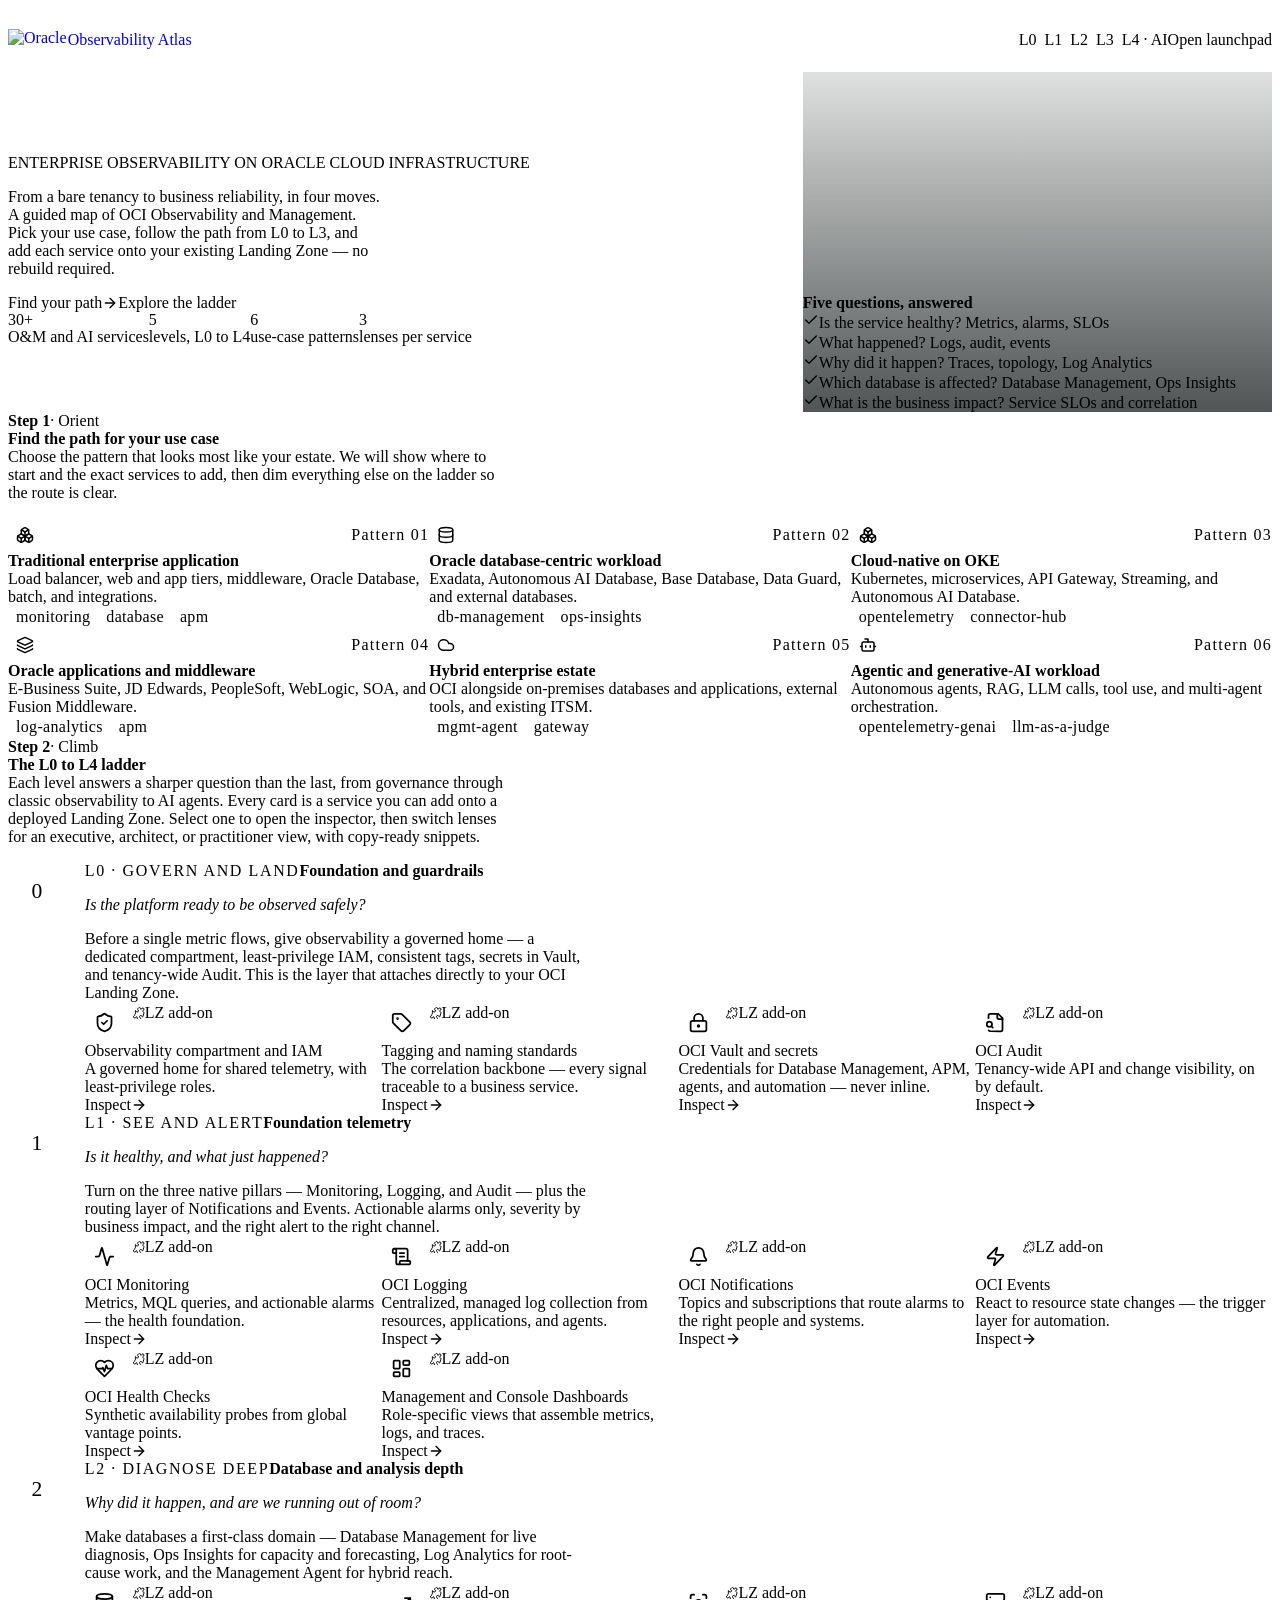
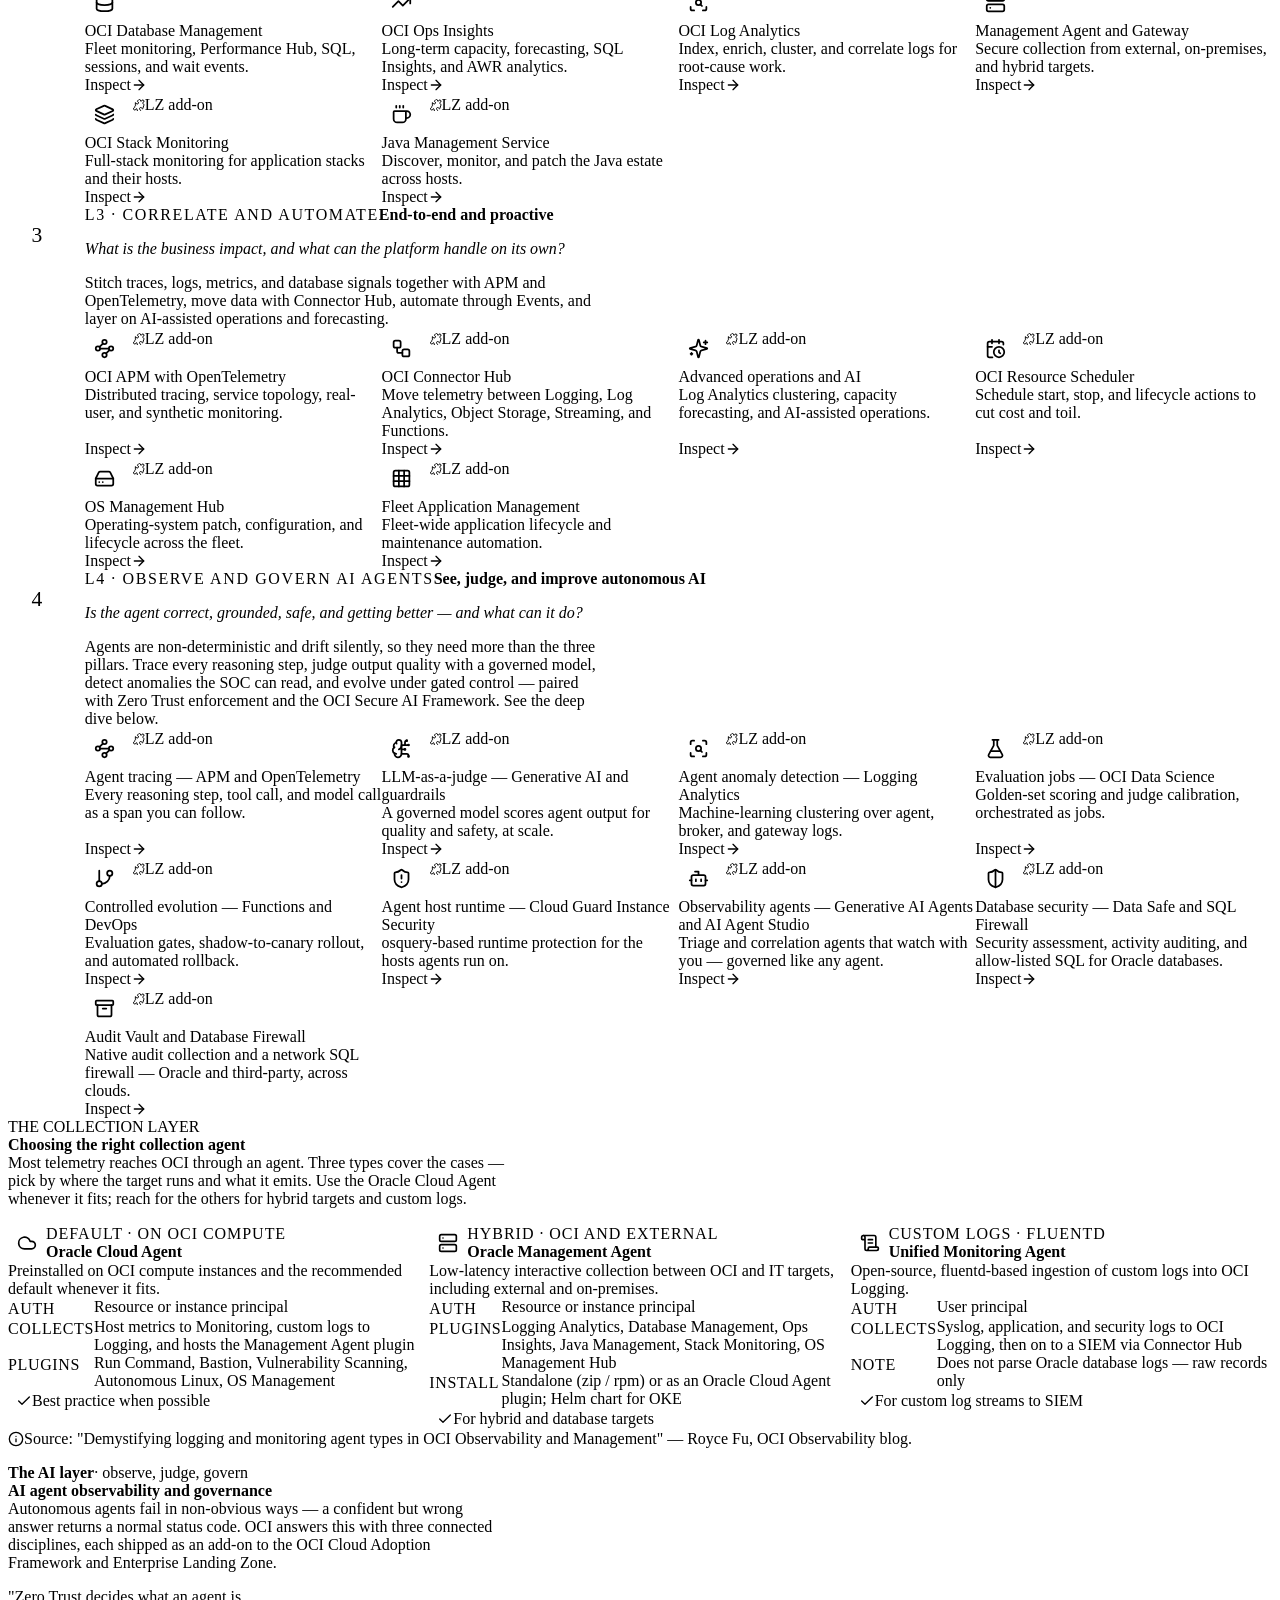
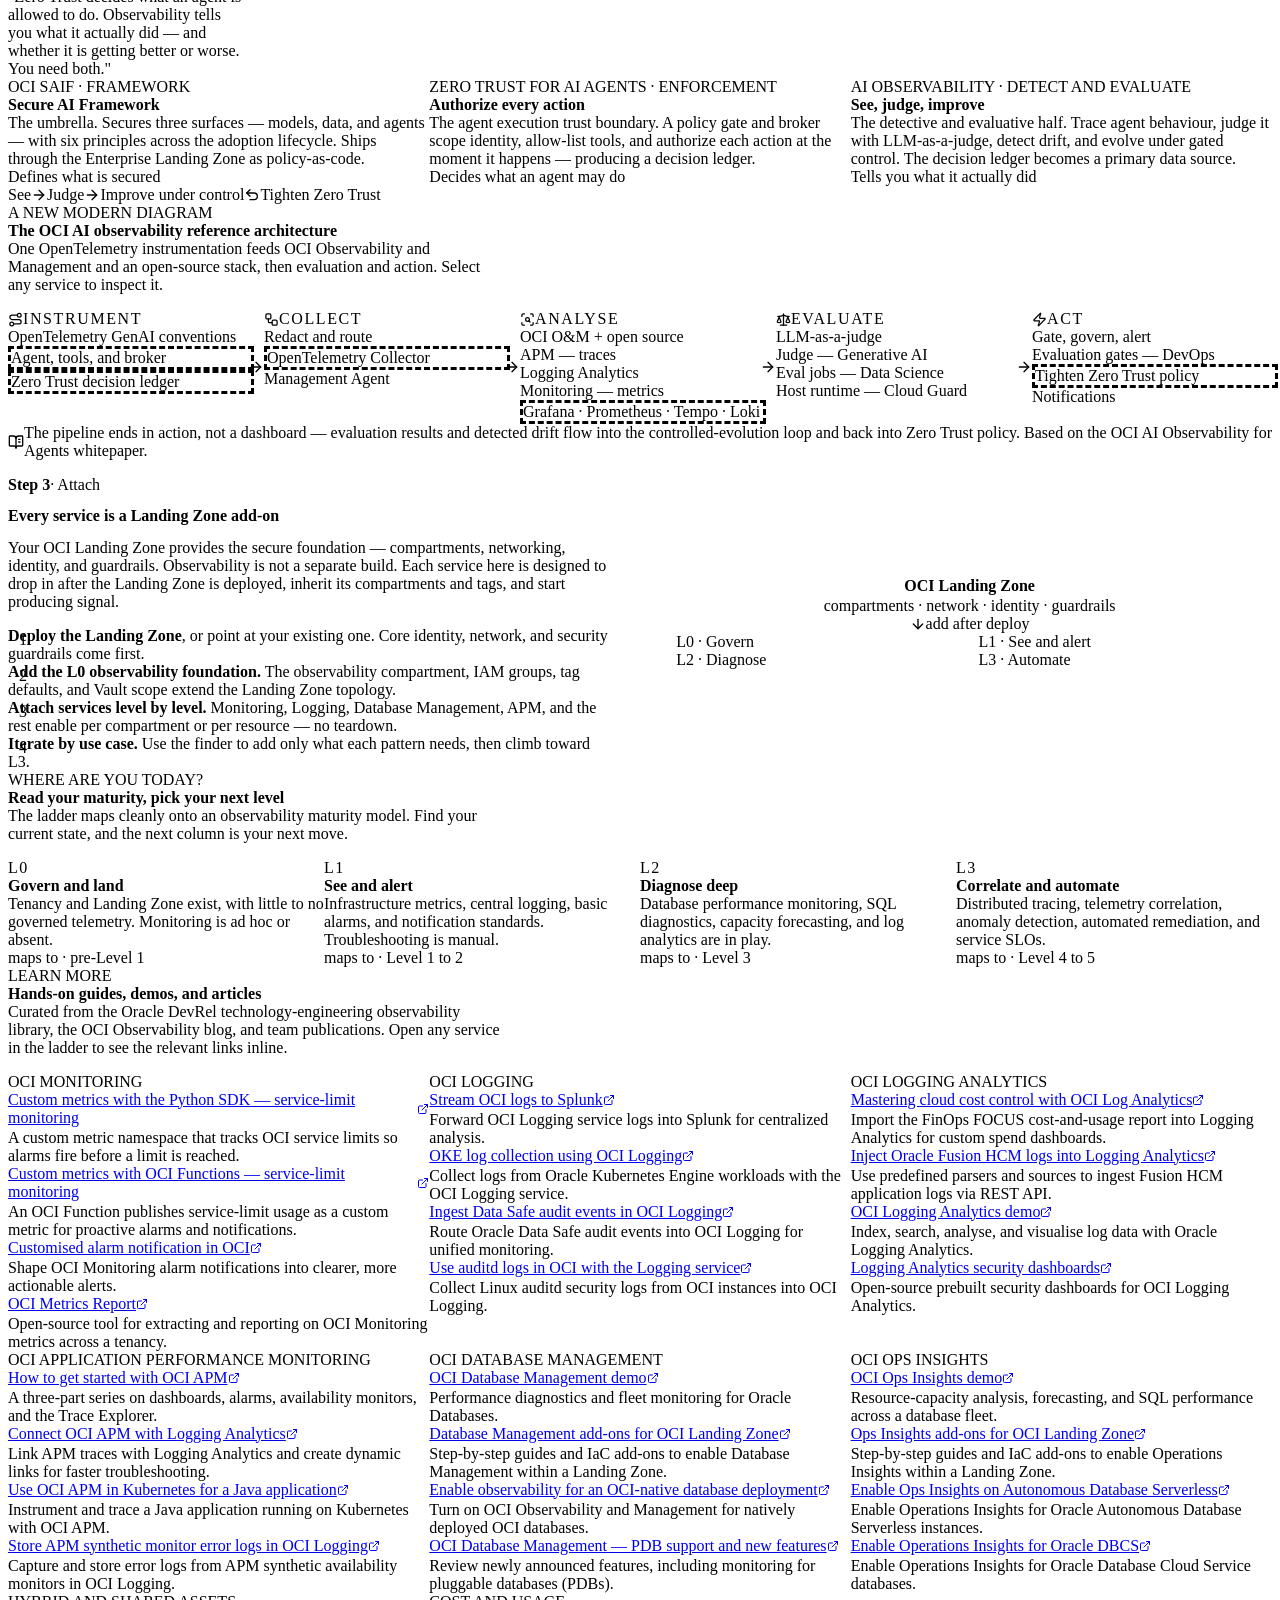
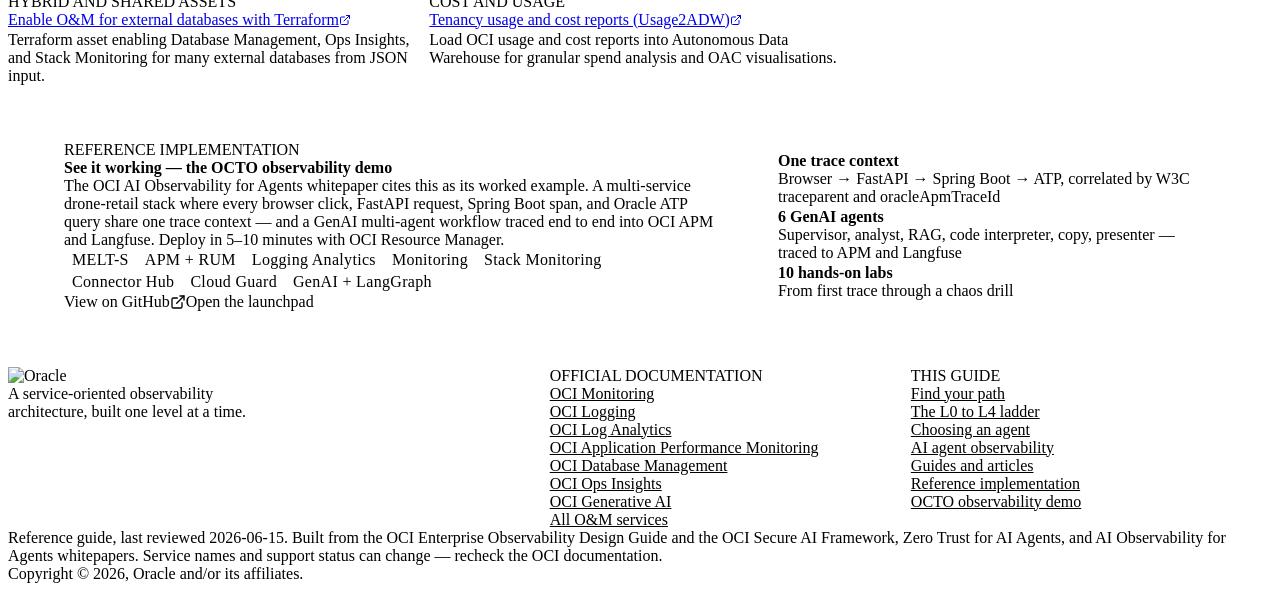
==== index.html @ d5f4e7b4 "feat: expand use-cases, add curated O&M articles to guide and launchpad Sourced from oracle-devrel/t" ====
<!DOCTYPE html>
<html lang="en">
<head>
  <meta charset="UTF-8" />
  <meta name="viewport" content="width=device-width, initial-scale=1.0" />
  <meta name="description" content="OCI Observability Atlas — a guided path from L0 (govern and land) through L4 (observe and govern AI agents). Find the right Oracle Cloud Infrastructure Observability and Management services for your use case, each deployable as an add-on to your OCI Landing Zone." />
  <meta name="theme-color" content="#FBF9F8" />
  <title>OCI Observability Atlas — a guided path from L0 to L4</title>

  <link rel="icon" type="image/svg+xml" href="data:image/svg+xml,%3Csvg xmlns='http://www.w3.org/2000/svg' viewBox='0 0 64 64'%3E%3Crect width='64' height='64' rx='14' fill='%23FBF9F8'/%3E%3Ccircle cx='32' cy='32' r='19' fill='none' stroke='%2304536F' stroke-width='3'/%3E%3Ccircle cx='32' cy='32' r='7' fill='%23C74634'/%3E%3C/svg%3E" />

  <link rel="preconnect" href="https://fonts.googleapis.com" />
  <link rel="preconnect" href="https://fonts.gstatic.com" crossorigin />

  <!-- Oracle Redwood Design System tokens (vendored) -->
  <link rel="stylesheet" href="assets/redwood/styles.css" />
  <!-- Page styles built on Redwood tokens -->
  <link rel="stylesheet" href="assets/guide.css" />
</head>
<body>
  <img class="texture-corner" src="assets/redwood/brand-texture-corner.svg" alt="" aria-hidden="true" />
  <div class="scrollbar" id="scrollbar" aria-hidden="true"></div>

  <!-- ============ NAV ============ -->
  <header class="topnav">
    <div class="wrap topnav__row">
      <a class="brand" href="#top" aria-label="OCI Observability Atlas — home">
        <img class="brand__logo" src="assets/redwood/oracle-logo-red.svg" alt="Oracle" />
        <span class="brand__div" aria-hidden="true"></span>
        <span class="brand__name">Observability Atlas</span>
      </a>
      <span class="topnav__spacer"></span>
      <nav class="levelnav" aria-label="Levels">
        <a href="#lvl-L0" data-lv="L0"><span class="dot" style="--lv:var(--l0)"></span>L0</a>
        <a href="#lvl-L1" data-lv="L1"><span class="dot" style="--lv:var(--l1)"></span>L1</a>
        <a href="#lvl-L2" data-lv="L2"><span class="dot" style="--lv:var(--l2)"></span>L2</a>
        <a href="#lvl-L3" data-lv="L3"><span class="dot" style="--lv:var(--l3)"></span>L3</a>
        <a href="#lvl-L4" data-lv="L4"><span class="dot" style="--lv:var(--l4)"></span>L4 · AI</a>
      </nav>
      <a class="btn btn--primary" href="launchpad.html">Open launchpad</a>
    </div>
  </header>

  <main id="top">
    <!-- ============ HERO ============ -->
    <section class="hero">
      <div class="wrap hero__grid">
        <div class="reveal">
          <p class="eyebrow">Enterprise observability on Oracle Cloud Infrastructure</p>
          <h1>From a bare tenancy to <span class="accent">business reliability</span>, in four moves.</h1>
          <p class="hero__lede">A guided map of OCI Observability and Management. Pick your use case, follow the path from L0 to L3, and add each service onto your existing Landing Zone — no rebuild required.</p>
          <div class="hero__actions">
            <a class="btn btn--primary" href="#finder">Find your path <svg class="lucide" viewBox="0 0 24 24" fill="none" stroke="currentColor" stroke-width="2" stroke-linecap="round" stroke-linejoin="round" aria-hidden="true"><path d="M5 12h14"/><path d="m12 5 7 7-7 7"/></svg></a>
            <a class="btn btn--secondary" href="#ladder">Explore the ladder</a>
          </div>
          <div class="hero__meta">
            <div class="hero__stat"><span class="n">30+</span><span class="l">O&amp;M and AI services</span></div>
            <div class="hero__stat"><span class="n">5</span><span class="l">levels, L0 to L4</span></div>
            <div class="hero__stat"><span class="n">6</span><span class="l">use-case patterns</span></div>
            <div class="hero__stat"><span class="n">3</span><span class="l">lenses per service</span></div>
          </div>
        </div>
        <aside class="hero__panel reveal" aria-label="Questions observability answers">
          <div class="hero__panel-bg" style="background-image:url('assets/redwood/brand-mosaic-stone.jpg')"></div>
          <div class="hero__panel-scrim"></div>
          <div class="hero__panel-body">
            <h2>Five questions, answered</h2>
            <ul class="hero__qs">
              <li><svg class="lucide" viewBox="0 0 24 24" fill="none" stroke="currentColor" stroke-width="2" stroke-linecap="round" stroke-linejoin="round" aria-hidden="true"><path d="M20 6 9 17l-5-5"/></svg><span><b>Is the service healthy?</b> Metrics, alarms, SLOs</span></li>
              <li><svg class="lucide" viewBox="0 0 24 24" fill="none" stroke="currentColor" stroke-width="2" stroke-linecap="round" stroke-linejoin="round" aria-hidden="true"><path d="M20 6 9 17l-5-5"/></svg><span><b>What happened?</b> Logs, audit, events</span></li>
              <li><svg class="lucide" viewBox="0 0 24 24" fill="none" stroke="currentColor" stroke-width="2" stroke-linecap="round" stroke-linejoin="round" aria-hidden="true"><path d="M20 6 9 17l-5-5"/></svg><span><b>Why did it happen?</b> Traces, topology, Log Analytics</span></li>
              <li><svg class="lucide" viewBox="0 0 24 24" fill="none" stroke="currentColor" stroke-width="2" stroke-linecap="round" stroke-linejoin="round" aria-hidden="true"><path d="M20 6 9 17l-5-5"/></svg><span><b>Which database is affected?</b> Database Management, Ops Insights</span></li>
              <li><svg class="lucide" viewBox="0 0 24 24" fill="none" stroke="currentColor" stroke-width="2" stroke-linecap="round" stroke-linejoin="round" aria-hidden="true"><path d="M20 6 9 17l-5-5"/></svg><span><b>What is the business impact?</b> Service SLOs and correlation</span></li>
            </ul>
          </div>
        </aside>
      </div>
    </section>

    <!-- ============ FINDER ============ -->
    <section class="section section--sunken" id="finder">
      <div class="wrap">
        <div class="section__head reveal">
          <span class="steptag"><b>Step 1</b> · Orient</span>
          <h2>Find the path for your use case</h2>
          <p>Choose the pattern that looks most like your estate. We will show where to start and the exact services to add, then dim everything else on the ladder so the route is clear.</p>
        </div>

        <div class="finder reveal">
          <button class="uc" type="button" data-uc="trad" aria-pressed="false">
            <div class="uc__top"><span class="uc__ic"></span><span class="uc__k">Pattern 01</span></div>
            <h3>Traditional enterprise application</h3>
            <p>Load balancer, web and app tiers, middleware, Oracle Database, batch, and integrations.</p>
            <div class="uc__tags"><span class="tag">monitoring</span><span class="tag">database</span><span class="tag">apm</span></div>
          </button>
          <button class="uc" type="button" data-uc="dbc" aria-pressed="false">
            <div class="uc__top"><span class="uc__ic"></span><span class="uc__k">Pattern 02</span></div>
            <h3>Oracle database-centric workload</h3>
            <p>Exadata, Autonomous AI Database, Base Database, Data Guard, and external databases.</p>
            <div class="uc__tags"><span class="tag">db-management</span><span class="tag">ops-insights</span></div>
          </button>
          <button class="uc" type="button" data-uc="oke" aria-pressed="false">
            <div class="uc__top"><span class="uc__ic"></span><span class="uc__k">Pattern 03</span></div>
            <h3>Cloud-native on OKE</h3>
            <p>Kubernetes, microservices, API Gateway, Streaming, and Autonomous AI Database.</p>
            <div class="uc__tags"><span class="tag">opentelemetry</span><span class="tag">connector-hub</span></div>
          </button>
          <button class="uc" type="button" data-uc="apps" aria-pressed="false">
            <div class="uc__top"><span class="uc__ic"></span><span class="uc__k">Pattern 04</span></div>
            <h3>Oracle applications and middleware</h3>
            <p>E-Business Suite, JD Edwards, PeopleSoft, WebLogic, SOA, and Fusion Middleware.</p>
            <div class="uc__tags"><span class="tag">log-analytics</span><span class="tag">apm</span></div>
          </button>
          <button class="uc" type="button" data-uc="hybrid" aria-pressed="false">
            <div class="uc__top"><span class="uc__ic"></span><span class="uc__k">Pattern 05</span></div>
            <h3>Hybrid enterprise estate</h3>
            <p>OCI alongside on-premises databases and applications, external tools, and existing ITSM.</p>
            <div class="uc__tags"><span class="tag">mgmt-agent</span><span class="tag">gateway</span></div>
          </button>
          <button class="uc" type="button" data-uc="agentic" aria-pressed="false">
            <div class="uc__top"><span class="uc__ic"></span><span class="uc__k">Pattern 06</span></div>
            <h3>Agentic and generative-AI workload</h3>
            <p>Autonomous agents, RAG, LLM calls, tool use, and multi-agent orchestration.</p>
            <div class="uc__tags"><span class="tag">opentelemetry-genai</span><span class="tag">llm-as-a-judge</span></div>
          </button>
        </div>

        <div class="finder__result reveal" id="finderResult" role="region" aria-live="polite">
          <span class="eyebrow">Recommended path</span>
          <h3 id="fr-name">—</h3>
          <p class="finder__detail" id="fr-detail"></p>
          <ul class="finder__outcomes" id="fr-outcomes"></ul>
          <p class="finder__start" id="fr-start"></p>
          <div class="path-label">Add these services, in order</div>
          <div class="path" id="fr-path"></div>
          <p class="finder__foot">
            <button class="linkbtn" id="finderClear" type="button"><svg class="lucide" viewBox="0 0 24 24" fill="none" stroke="currentColor" stroke-width="2" stroke-linecap="round" stroke-linejoin="round" aria-hidden="true"><path d="M3 12a9 9 0 1 0 9-9 9.75 9.75 0 0 0-6.74 2.74L3 8"/><path d="M3 3v5h5"/></svg> Clear and show all</button>
            <span>· select any service to inspect it</span>
          </p>
        </div>
      </div>
    </section>

    <!-- ============ LADDER ============ -->
    <section class="section" id="ladder">
      <div class="wrap">
        <div class="section__head reveal">
          <span class="steptag"><b>Step 2</b> · Climb</span>
          <h2>The L0 to L4 ladder</h2>
          <p>Each level answers a sharper question than the last, from governance through classic observability to AI agents. Every card is a service you can add onto a deployed Landing Zone. Select one to open the inspector, then switch lenses for an executive, architect, or practitioner view, with copy-ready snippets.</p>
        </div>

        <div class="ladder">
          <article class="station reveal" id="lvl-L0" data-level="L0">
            <div class="station__node">0</div>
            <div class="station__head">
              <span class="station__tier">L0 · Govern and land</span>
              <h3>Foundation and guardrails</h3>
            </div>
            <p class="station__q">Is the platform ready to be observed safely?</p>
            <p class="station__body">Before a single metric flows, give observability a governed home — a dedicated compartment, least-privilege IAM, consistent tags, secrets in Vault, and tenancy-wide Audit. This is the layer that attaches directly to your OCI Landing Zone.</p>
            <div class="cards"></div>
          </article>

          <article class="station reveal" id="lvl-L1" data-level="L1">
            <div class="station__node">1</div>
            <div class="station__head">
              <span class="station__tier">L1 · See and alert</span>
              <h3>Foundation telemetry</h3>
            </div>
            <p class="station__q">Is it healthy, and what just happened?</p>
            <p class="station__body">Turn on the three native pillars — Monitoring, Logging, and Audit — plus the routing layer of Notifications and Events. Actionable alarms only, severity by business impact, and the right alert to the right channel.</p>
            <div class="cards"></div>
          </article>

          <article class="station reveal" id="lvl-L2" data-level="L2">
            <div class="station__node">2</div>
            <div class="station__head">
              <span class="station__tier">L2 · Diagnose deep</span>
              <h3>Database and analysis depth</h3>
            </div>
            <p class="station__q">Why did it happen, and are we running out of room?</p>
            <p class="station__body">Make databases a first-class domain — Database Management for live diagnosis, Ops Insights for capacity and forecasting, Log Analytics for root-cause work, and the Management Agent for hybrid reach.</p>
            <div class="cards"></div>
          </article>

          <article class="station reveal" id="lvl-L3" data-level="L3">
            <div class="station__node">3</div>
            <div class="station__head">
              <span class="station__tier">L3 · Correlate and automate</span>
              <h3>End-to-end and proactive</h3>
            </div>
            <p class="station__q">What is the business impact, and what can the platform handle on its own?</p>
            <p class="station__body">Stitch traces, logs, metrics, and database signals together with APM and OpenTelemetry, move data with Connector Hub, automate through Events, and layer on AI-assisted operations and forecasting.</p>
            <div class="cards"></div>
          </article>

          <article class="station reveal" id="lvl-L4" data-level="L4">
            <div class="station__node">4</div>
            <div class="station__head">
              <span class="station__tier">L4 · Observe and govern AI agents</span>
              <h3>See, judge, and improve autonomous AI</h3>
            </div>
            <p class="station__q">Is the agent correct, grounded, safe, and getting better — and what can it do?</p>
            <p class="station__body">Agents are non-deterministic and drift silently, so they need more than the three pillars. Trace every reasoning step, judge output quality with a governed model, detect anomalies the SOC can read, and evolve under gated control — paired with Zero Trust enforcement and the OCI Secure AI Framework. See the deep dive below.</p>
            <div class="cards"></div>
          </article>
        </div>
      </div>
    </section>

    <!-- ============ AGENT COMPARISON ============ -->
    <section class="section" id="agents">
      <div class="wrap">
        <div class="section__head reveal">
          <span class="eyebrow">The collection layer</span>
          <h2>Choosing the right collection agent</h2>
          <p>Most telemetry reaches OCI through an agent. Three types cover the cases — pick by where the target runs and what it emits. Use the Oracle Cloud Agent whenever it fits; reach for the others for hybrid targets and custom logs.</p>
        </div>
        <div class="agents reveal">
          <article class="agentcard" style="--ac:var(--l1);--ac-tint:var(--l1-tint)">
            <div class="agentcard__top">
              <span class="agentcard__ic"><svg class="lucide" viewBox="0 0 24 24" fill="none" stroke="currentColor" stroke-width="2" stroke-linecap="round" stroke-linejoin="round" aria-hidden="true"><path d="M17.5 19H9a7 7 0 1 1 6.71-9h1.79a4.5 4.5 0 1 1 0 9Z"/></svg></span>
              <div><span class="kind">Default · on OCI compute</span><h3>Oracle Cloud Agent</h3></div>
            </div>
            <p class="use">Preinstalled on OCI compute instances and the recommended default whenever it fits.</p>
            <dl>
              <dt>Auth</dt><dd>Resource or instance principal</dd>
              <dt>Collects</dt><dd>Host metrics to Monitoring, custom logs to Logging, and hosts the Management Agent plugin</dd>
              <dt>Plugins</dt><dd>Run Command, Bastion, Vulnerability Scanning, Autonomous Linux, OS Management</dd>
            </dl>
            <span class="best"><svg class="lucide" viewBox="0 0 24 24" fill="none" stroke="currentColor" stroke-width="2.4" stroke-linecap="round" stroke-linejoin="round" aria-hidden="true"><path d="M20 6 9 17l-5-5"/></svg> Best practice when possible</span>
          </article>
          <article class="agentcard" style="--ac:var(--l2);--ac-tint:var(--l2-tint)">
            <div class="agentcard__top">
              <span class="agentcard__ic"><svg class="lucide" viewBox="0 0 24 24" fill="none" stroke="currentColor" stroke-width="2" stroke-linecap="round" stroke-linejoin="round" aria-hidden="true"><rect width="20" height="8" x="2" y="2" rx="2"/><rect width="20" height="8" x="2" y="14" rx="2"/><path d="M6 6h.01"/><path d="M6 18h.01"/></svg></span>
              <div><span class="kind">Hybrid · OCI and external</span><h3>Oracle Management Agent</h3></div>
            </div>
            <p class="use">Low-latency interactive collection between OCI and IT targets, including external and on-premises.</p>
            <dl>
              <dt>Auth</dt><dd>Resource or instance principal</dd>
              <dt>Plugins</dt><dd>Logging Analytics, Database Management, Ops Insights, Java Management, Stack Monitoring, OS Management Hub</dd>
              <dt>Install</dt><dd>Standalone (zip / rpm) or as an Oracle Cloud Agent plugin; Helm chart for OKE</dd>
            </dl>
            <span class="best"><svg class="lucide" viewBox="0 0 24 24" fill="none" stroke="currentColor" stroke-width="2.4" stroke-linecap="round" stroke-linejoin="round" aria-hidden="true"><path d="M20 6 9 17l-5-5"/></svg> For hybrid and database targets</span>
          </article>
          <article class="agentcard" style="--ac:var(--l0);--ac-tint:var(--l0-tint)">
            <div class="agentcard__top">
              <span class="agentcard__ic"><svg class="lucide" viewBox="0 0 24 24" fill="none" stroke="currentColor" stroke-width="2" stroke-linecap="round" stroke-linejoin="round" aria-hidden="true"><path d="M15 12h-5"/><path d="M15 8h-5"/><path d="M19 17V5a2 2 0 0 0-2-2H4"/><path d="M8 21h12a2 2 0 0 0 2-2v-1a1 1 0 0 0-1-1H11a1 1 0 0 0-1 1v1a2 2 0 1 1-4 0V5a2 2 0 1 0-4 0v2a1 1 0 0 0 1 1h3"/></svg></span>
              <div><span class="kind">Custom logs · fluentd</span><h3>Unified Monitoring Agent</h3></div>
            </div>
            <p class="use">Open-source, fluentd-based ingestion of custom logs into OCI Logging.</p>
            <dl>
              <dt>Auth</dt><dd>User principal</dd>
              <dt>Collects</dt><dd>Syslog, application, and security logs to OCI Logging, then on to a SIEM via Connector Hub</dd>
              <dt>Note</dt><dd>Does not parse Oracle database logs — raw records only</dd>
            </dl>
            <span class="best"><svg class="lucide" viewBox="0 0 24 24" fill="none" stroke="currentColor" stroke-width="2.4" stroke-linecap="round" stroke-linejoin="round" aria-hidden="true"><path d="M20 6 9 17l-5-5"/></svg> For custom log streams to SIEM</span>
          </article>
        </div>
        <p class="aicap reveal"><svg class="lucide" viewBox="0 0 24 24" fill="none" stroke="currentColor" stroke-width="2" stroke-linecap="round" stroke-linejoin="round" aria-hidden="true"><circle cx="12" cy="12" r="10"/><path d="M12 16v-4"/><path d="M12 8h.01"/></svg> Source: "Demystifying logging and monitoring agent types in OCI Observability and Management" — Royce Fu, OCI Observability blog.</p>
      </div>
    </section>

    <!-- ============ AI LAYER (deep dive) ============ -->
    <section class="section section--sunken" id="ai">
      <div class="wrap">
        <div class="section__head reveal">
          <span class="steptag"><b>The AI layer</b> · observe, judge, govern</span>
          <h2>AI agent observability and governance</h2>
          <p>Autonomous agents fail in non-obvious ways — a confident but wrong answer returns a normal status code. OCI answers this with three connected disciplines, each shipped as an add-on to the OCI Cloud Adoption Framework and Enterprise Landing Zone.</p>
        </div>

        <div class="reveal">
          <p class="triad__quote">"Zero Trust decides what an agent is allowed to do. Observability tells you what it <span class="accent">actually did</span> — and whether it is getting better or worse. You need both."</p>
          <div class="triad">
            <article class="triadcard" style="--tc:var(--blue-deep)">
              <span class="role">OCI SAIF · framework</span>
              <h3>Secure AI Framework</h3>
              <p>The umbrella. Secures three surfaces — models, data, and agents — with six principles across the adoption lifecycle. Ships through the Enterprise Landing Zone as policy-as-code.</p>
              <span class="verb">Defines what is secured</span>
            </article>
            <article class="triadcard" style="--tc:var(--red-redwood)">
              <span class="role">Zero Trust for AI agents · enforcement</span>
              <h3>Authorize every action</h3>
              <p>The agent execution trust boundary. A policy gate and broker scope identity, allow-list tools, and authorize each action at the moment it happens — producing a decision ledger.</p>
              <span class="verb">Decides what an agent may do</span>
            </article>
            <article class="triadcard" style="--tc:var(--plum-core)">
              <span class="role">AI observability · detect and evaluate</span>
              <h3>See, judge, improve</h3>
              <p>The detective and evaluative half. Trace agent behaviour, judge it with LLM-as-a-judge, detect drift, and evolve under gated control. The decision ledger becomes a primary data source.</p>
              <span class="verb">Tells you what it actually did</span>
            </article>
          </div>
          <div class="loop" aria-label="The agent observability loop">
            <span class="loopchip">See</span>
            <span class="arrow"><svg class="lucide" viewBox="0 0 24 24" fill="none" stroke="currentColor" stroke-width="2" stroke-linecap="round" stroke-linejoin="round" aria-hidden="true"><path d="M5 12h14"/><path d="m12 5 7 7-7 7"/></svg></span>
            <span class="loopchip">Judge</span>
            <span class="arrow"><svg class="lucide" viewBox="0 0 24 24" fill="none" stroke="currentColor" stroke-width="2" stroke-linecap="round" stroke-linejoin="round" aria-hidden="true"><path d="M5 12h14"/><path d="m12 5 7 7-7 7"/></svg></span>
            <span class="loopchip">Improve under control</span>
            <span class="arrow"><svg class="lucide" viewBox="0 0 24 24" fill="none" stroke="currentColor" stroke-width="2" stroke-linecap="round" stroke-linejoin="round" aria-hidden="true"><path d="M9 14 4 9l5-5"/><path d="M4 9h11a5 5 0 0 1 5 5v0a5 5 0 0 1-5 5H9"/></svg></span>
            <span class="loopchip">Tighten Zero Trust</span>
          </div>
        </div>

        <div class="section__head reveal" style="margin-top:var(--space-8)">
          <span class="eyebrow">A new modern diagram</span>
          <h2 style="font-size:var(--text-2xl)">The OCI AI observability reference architecture</h2>
          <p>One OpenTelemetry instrumentation feeds OCI Observability and Management and an open-source stack, then evaluation and action. Select any service to inspect it.</p>
        </div>

        <div class="aiflow reveal" role="group" aria-label="AI observability pipeline">
          <div class="aistage" style="--stagec:var(--l0)">
            <div class="aistage__h"><svg class="lucide" viewBox="0 0 24 24" fill="none" stroke="currentColor" stroke-width="2" stroke-linecap="round" stroke-linejoin="round" aria-hidden="true"><circle cx="6" cy="19" r="3"/><path d="M9 19h8.5a3.5 3.5 0 0 0 0-7h-11a3.5 3.5 0 0 1 0-7H15"/><circle cx="18" cy="5" r="3"/></svg> Instrument</div>
            <p class="aistage__sub">OpenTelemetry GenAI conventions</p>
            <span class="dchip dchip--static">Agent, tools, and broker</span>
            <span class="dchip dchip--static">Zero Trust decision ledger</span>
          </div>
          <span class="aiarrow"><svg class="lucide" viewBox="0 0 24 24" fill="none" stroke="currentColor" stroke-width="2" stroke-linecap="round" stroke-linejoin="round" aria-hidden="true"><path d="M5 12h14"/><path d="m12 5 7 7-7 7"/></svg></span>

          <div class="aistage" style="--stagec:var(--l1)">
            <div class="aistage__h"><svg class="lucide" viewBox="0 0 24 24" fill="none" stroke="currentColor" stroke-width="2" stroke-linecap="round" stroke-linejoin="round" aria-hidden="true"><rect width="8" height="8" x="3" y="3" rx="2"/><path d="M7 11v4a2 2 0 0 0 2 2h4"/><rect width="8" height="8" x="13" y="13" rx="2"/></svg> Collect</div>
            <p class="aistage__sub">Redact and route</p>
            <span class="dchip dchip--static">OpenTelemetry Collector</span>
            <button class="dchip" type="button" data-comp="agent">Management Agent</button>
          </div>
          <span class="aiarrow"><svg class="lucide" viewBox="0 0 24 24" fill="none" stroke="currentColor" stroke-width="2" stroke-linecap="round" stroke-linejoin="round" aria-hidden="true"><path d="M5 12h14"/><path d="m12 5 7 7-7 7"/></svg></span>

          <div class="aistage" style="--stagec:var(--l2)">
            <div class="aistage__h"><svg class="lucide" viewBox="0 0 24 24" fill="none" stroke="currentColor" stroke-width="2" stroke-linecap="round" stroke-linejoin="round" aria-hidden="true"><path d="M3 7V5a2 2 0 0 1 2-2h2"/><path d="M17 3h2a2 2 0 0 1 2 2v2"/><path d="M21 17v2a2 2 0 0 1-2 2h-2"/><path d="M7 21H5a2 2 0 0 1-2-2v-2"/><circle cx="12" cy="12" r="3"/><path d="m16 16-1.9-1.9"/></svg> Analyse</div>
            <p class="aistage__sub">OCI O&amp;M + open source</p>
            <button class="dchip" type="button" data-comp="ai_apm">APM — traces</button>
            <button class="dchip" type="button" data-comp="ai_logan">Logging Analytics</button>
            <button class="dchip" type="button" data-comp="metric">Monitoring — metrics</button>
            <span class="dchip dchip--static">Grafana · Prometheus · Tempo · Loki</span>
          </div>
          <span class="aiarrow"><svg class="lucide" viewBox="0 0 24 24" fill="none" stroke="currentColor" stroke-width="2" stroke-linecap="round" stroke-linejoin="round" aria-hidden="true"><path d="M5 12h14"/><path d="m12 5 7 7-7 7"/></svg></span>

          <div class="aistage" style="--stagec:var(--l4)">
            <div class="aistage__h"><svg class="lucide" viewBox="0 0 24 24" fill="none" stroke="currentColor" stroke-width="2" stroke-linecap="round" stroke-linejoin="round" aria-hidden="true"><path d="m16 16 3-8 3 8c-.87.65-1.92 1-3 1s-2.13-.35-3-1Z"/><path d="m2 16 3-8 3 8c-.87.65-1.92 1-3 1s-2.13-.35-3-1Z"/><path d="M7 21h10"/><path d="M12 3v18"/><path d="M3 7h2c2 0 5-1 7-2 2 1 5 2 7 2h2"/></svg> Evaluate</div>
            <p class="aistage__sub">LLM-as-a-judge</p>
            <button class="dchip" type="button" data-comp="ai_genai">Judge — Generative AI</button>
            <button class="dchip" type="button" data-comp="ai_eval">Eval jobs — Data Science</button>
            <button class="dchip" type="button" data-comp="ai_cgis">Host runtime — Cloud Guard</button>
          </div>
          <span class="aiarrow"><svg class="lucide" viewBox="0 0 24 24" fill="none" stroke="currentColor" stroke-width="2" stroke-linecap="round" stroke-linejoin="round" aria-hidden="true"><path d="M5 12h14"/><path d="m12 5 7 7-7 7"/></svg></span>

          <div class="aistage" style="--stagec:var(--l3)">
            <div class="aistage__h"><svg class="lucide" viewBox="0 0 24 24" fill="none" stroke="currentColor" stroke-width="2" stroke-linecap="round" stroke-linejoin="round" aria-hidden="true"><path d="M4 14a1 1 0 0 1-.78-1.63l9.9-10.2a.5.5 0 0 1 .86.46l-1.92 6.02A1 1 0 0 0 13 10h7a1 1 0 0 1 .78 1.63l-9.9 10.2a.5.5 0 0 1-.86-.46l1.92-6.02A1 1 0 0 0 11 14z"/></svg> Act</div>
            <p class="aistage__sub">Gate, govern, alert</p>
            <button class="dchip" type="button" data-comp="ai_loop">Evaluation gates — DevOps</button>
            <span class="dchip dchip--static">Tighten Zero Trust policy</span>
            <button class="dchip" type="button" data-comp="bell">Notifications</button>
          </div>
        </div>
        <p class="aicap reveal"><svg class="lucide" viewBox="0 0 24 24" fill="none" stroke="currentColor" stroke-width="2" stroke-linecap="round" stroke-linejoin="round" aria-hidden="true"><path d="M12 7v14"/><path d="M16 12h2"/><path d="M16 8h2"/><path d="M3 18a1 1 0 0 1-1-1V4a1 1 0 0 1 1-1h5a4 4 0 0 1 4 4 4 4 0 0 1 4-4h5a1 1 0 0 1 1 1v13a1 1 0 0 1-1 1h-6a3 3 0 0 0-3 3 3 3 0 0 0-3-3z"/></svg> The pipeline ends in action, not a dashboard — evaluation results and detected drift flow into the controlled-evolution loop and back into Zero Trust policy. Based on the OCI AI Observability for Agents whitepaper.</p>
      </div>
    </section>

    <!-- ============ LANDING ZONE ============ -->
    <section class="section section--sunken" id="landingzone">
      <div class="wrap lzband">
        <div class="reveal">
          <span class="steptag"><b>Step 3</b> · Attach</span>
          <h2>Every service is a Landing Zone add-on</h2>
          <p style="color:var(--text-muted);margin-top:var(--space-4)">Your OCI Landing Zone provides the secure foundation — compartments, networking, identity, and guardrails. Observability is not a separate build. Each service here is designed to drop in after the Landing Zone is deployed, inherit its compartments and tags, and start producing signal.</p>
          <ol class="steps">
            <li><b>Deploy the Landing Zone</b>, or point at your existing one. Core identity, network, and security guardrails come first.</li>
            <li><b>Add the L0 observability foundation.</b> The observability compartment, IAM groups, tag defaults, and Vault scope extend the Landing Zone topology.</li>
            <li><b>Attach services level by level.</b> Monitoring, Logging, Database Management, APM, and the rest enable per compartment or per resource — no teardown.</li>
            <li><b>Iterate by use case.</b> Use the finder to add only what each pattern needs, then climb toward L3.</li>
          </ol>
        </div>
        <div class="lzcard reveal" aria-hidden="true">
          <div class="lzcore"><b>OCI Landing Zone</b><span>compartments · network · identity · guardrails</span></div>
          <div class="lzplus"><svg class="lucide" viewBox="0 0 24 24" fill="none" stroke="currentColor" stroke-width="2" stroke-linecap="round" stroke-linejoin="round" aria-hidden="true"><path d="M12 5v14"/><path d="m19 12-7 7-7-7"/></svg> add after deploy</div>
          <div class="lzaddons">
            <div class="lzaddon"><span class="dot" style="background:var(--l0)"></span>L0 · Govern</div>
            <div class="lzaddon"><span class="dot" style="background:var(--l1)"></span>L1 · See and alert</div>
            <div class="lzaddon"><span class="dot" style="background:var(--l2)"></span>L2 · Diagnose</div>
            <div class="lzaddon"><span class="dot" style="background:var(--l3)"></span>L3 · Automate</div>
          </div>
        </div>
      </div>
    </section>

    <!-- ============ MATURITY ============ -->
    <section class="section" id="maturity">
      <div class="wrap">
        <div class="section__head reveal">
          <span class="eyebrow">Where are you today?</span>
          <h2>Read your maturity, pick your next level</h2>
          <p>The ladder maps cleanly onto an observability maturity model. Find your current state, and the next column is your next move.</p>
        </div>
        <div class="matgrid reveal">
          <div class="matcard" style="--lvl:var(--l0)">
            <span class="lv">L0</span><h4>Govern and land</h4>
            <p>Tenancy and Landing Zone exist, with little to no governed telemetry. Monitoring is ad hoc or absent.</p>
            <span class="map">maps to · pre-Level 1</span>
          </div>
          <div class="matcard" style="--lvl:var(--l1)">
            <span class="lv">L1</span><h4>See and alert</h4>
            <p>Infrastructure metrics, central logging, basic alarms, and notification standards. Troubleshooting is manual.</p>
            <span class="map">maps to · Level 1 to 2</span>
          </div>
          <div class="matcard" style="--lvl:var(--l2)">
            <span class="lv">L2</span><h4>Diagnose deep</h4>
            <p>Database performance monitoring, SQL diagnostics, capacity forecasting, and log analytics are in play.</p>
            <span class="map">maps to · Level 3</span>
          </div>
          <div class="matcard" style="--lvl:var(--l3)">
            <span class="lv">L3</span><h4>Correlate and automate</h4>
            <p>Distributed tracing, telemetry correlation, anomaly detection, automated remediation, and service SLOs.</p>
            <span class="map">maps to · Level 4 to 5</span>
          </div>
        </div>
      </div>
    </section>
    <!-- ============ RESOURCES ============ -->
    <section class="section section--sunken" id="resources">
      <div class="wrap">
        <div class="section__head reveal">
          <span class="eyebrow">Learn more</span>
          <h2>Hands-on guides, demos, and articles</h2>
          <p>Curated from the Oracle DevRel technology-engineering observability library, the OCI Observability blog, and team publications. Open any service in the ladder to see the relevant links inline.</p>
        </div>
        <div class="reslist reveal" id="resList"></div>
      </div>
    </section>

    <!-- ============ REFERENCE IMPLEMENTATION ============ -->
    <section class="section" id="reference">
      <div class="wrap">
        <div class="refimpl reveal">
          <div class="refimpl__bg" style="background-image:url('assets/redwood/brand-mosaic-stone.jpg')"></div>
          <div class="refimpl__in">
            <div>
              <span class="eyebrow">Reference implementation</span>
              <h2>See it working — the OCTO observability demo</h2>
              <p>The OCI AI Observability for Agents whitepaper cites this as its worked example. A multi-service drone-retail stack where every browser click, FastAPI request, Spring Boot span, and Oracle ATP query share one trace context — and a GenAI multi-agent workflow traced end to end into OCI APM and Langfuse. Deploy in 5–10 minutes with OCI Resource Manager.</p>
              <div class="refimpl__tags">
                <span class="tag">MELT-S</span><span class="tag">APM + RUM</span><span class="tag">Logging Analytics</span><span class="tag">Monitoring</span><span class="tag">Stack Monitoring</span><span class="tag">Connector Hub</span><span class="tag">Cloud Guard</span><span class="tag">GenAI + LangGraph</span>
              </div>
              <div class="refimpl__actions">
                <a class="btn btn--primary" href="https://github.com/adibirzu/octo-observability-demo" target="_blank" rel="noopener">View on GitHub <svg class="lucide" viewBox="0 0 24 24" fill="none" stroke="currentColor" stroke-width="2" stroke-linecap="round" stroke-linejoin="round" aria-hidden="true"><path d="M15 3h6v6"/><path d="M10 14 21 3"/><path d="M18 13v6a2 2 0 0 1-2 2H5a2 2 0 0 1-2-2V8a2 2 0 0 1 2-2h6"/></svg></a>
                <a class="btn btn--ghostlight" href="launchpad.html">Open the launchpad</a>
              </div>
            </div>
            <div class="refimpl__side">
              <div class="refstat"><b>One trace context</b><span>Browser → FastAPI → Spring Boot → ATP, correlated by W3C traceparent and oracleApmTraceId</span></div>
              <div class="refstat"><b>6 GenAI agents</b><span>Supervisor, analyst, RAG, code interpreter, copy, presenter — traced to APM and Langfuse</span></div>
              <div class="refstat"><b>10 hands-on labs</b><span>From first trace through a chaos drill</span></div>
            </div>
          </div>
        </div>
      </div>
    </section>
  </main>

  <!-- ============ FOOTER ============ -->
  <footer class="foot">
    <div class="wrap">
      <div class="foot__grid">
        <div>
          <img class="foot__logo" src="assets/redwood/oracle-logo-white.svg" alt="Oracle" />
          <p class="foot__lede">A service-oriented observability architecture, built one level at a time.</p>
        </div>
        <div>
          <h4>Official documentation</h4>
          <ul>
            <li><a href="https://docs.oracle.com/en-us/iaas/Content/Monitoring/home.htm">OCI Monitoring</a></li>
            <li><a href="https://docs.oracle.com/en-us/iaas/Content/Logging/home.htm">OCI Logging</a></li>
            <li><a href="https://docs.oracle.com/en-us/iaas/log-analytics/home.htm">OCI Log Analytics</a></li>
            <li><a href="https://docs.oracle.com/en-us/iaas/application-performance-monitoring/home.htm">OCI Application Performance Monitoring</a></li>
            <li><a href="https://docs.oracle.com/en-us/iaas/database-management/doc/database-management-oracle-databases.html">OCI Database Management</a></li>
            <li><a href="https://docs.oracle.com/en-us/iaas/operations-insights/doc/operations-insights.html">OCI Ops Insights</a></li>
            <li><a href="https://docs.oracle.com/en-us/iaas/Content/generative-ai/home.htm">OCI Generative AI</a></li>
            <li><a href="https://www.oracle.com/manageability/">All O&amp;M services</a></li>
          </ul>
        </div>
        <div>
          <h4>This guide</h4>
          <ul>
            <li><a href="#finder">Find your path</a></li>
            <li><a href="#ladder">The L0 to L4 ladder</a></li>
            <li><a href="#agents">Choosing an agent</a></li>
            <li><a href="#ai">AI agent observability</a></li>
            <li><a href="#resources">Guides and articles</a></li>
            <li><a href="#reference">Reference implementation</a></li>
            <li><a href="https://github.com/adibirzu/octo-observability-demo">OCTO observability demo</a></li>
          </ul>
        </div>
      </div>
      <div class="foot__legal">
        <span>Reference guide, last reviewed 2026-06-15. Built from the OCI Enterprise Observability Design Guide and the OCI Secure AI Framework, Zero Trust for AI Agents, and AI Observability for Agents whitepapers. Service names and support status can change — recheck the OCI documentation.</span>
        <span>Copyright © 2026, Oracle and/or its affiliates.</span>
      </div>
    </div>
  </footer>

  <!-- ============ SLIDE-OVER INSPECTOR ============ -->
  <div class="scrim" id="scrim" aria-hidden="true"></div>
  <aside class="inspector" id="inspector" role="dialog" aria-modal="true" aria-labelledby="i-name" aria-hidden="true">
    <div class="inspector__bar"></div>
    <div class="inspector__head">
      <span class="inspector__ic" id="i-ic"></span>
      <div class="inspector__title">
        <span class="tier" id="i-tier"></span>
        <h3 id="i-name"></h3>
        <p id="i-tag"></p>
      </div>
      <button class="iclose" id="i-close" type="button" aria-label="Close inspector"><svg class="lucide" viewBox="0 0 24 24" fill="none" stroke="currentColor" stroke-width="2" stroke-linecap="round" stroke-linejoin="round" aria-hidden="true"><path d="M18 6 6 18"/><path d="m6 6 12 12"/></svg></button>
    </div>
    <div class="inspector__scroll">
      <div class="callout">
        <svg class="lucide" viewBox="0 0 24 24" fill="none" stroke="currentColor" stroke-width="2" stroke-linecap="round" stroke-linejoin="round" aria-hidden="true"><path d="M15.39 4.39a1 1 0 0 0 1.68-.474 2.5 2.5 0 1 1 3.014 3.015 1 1 0 0 0-.474 1.68l1.683 1.682a2.414 2.414 0 0 1 0 3.414L19.61 19.39a1 1 0 0 1-1.68-.474 2.5 2.5 0 1 0-3.014 3.015 1 1 0 0 1-.474 1.68l-1.683 1.682a2.414 2.414 0 0 1-3.414 0L7.61 19.61a1 1 0 0 0-1.68.474 2.5 2.5 0 1 1-3.014-3.015 1 1 0 0 0 .474-1.68l1.683-1.682a2.414 2.414 0 0 1 0-3.414L4.39 7.61a1 1 0 0 1 1.68.474 2.5 2.5 0 1 0 3.014-3.015 1 1 0 0 1 .474-1.68l1.683-1.682a2.414 2.414 0 0 1 3.414 0z"/></svg>
        <div><b>Landing Zone add-on.</b><p id="i-lz"></p></div>
      </div>

      <div class="lens" role="tablist" aria-label="Detail lens">
        <button role="tab" type="button" aria-selected="true">Executive</button>
        <button role="tab" type="button" aria-selected="false">Architect</button>
        <button role="tab" type="button" aria-selected="false">Practitioner</button>
      </div>

      <div class="lenspanel active" role="tabpanel"><h4>Business value</h4><div id="i-exec"></div></div>
      <div class="lenspanel" role="tabpanel"><h4>Design decisions</h4><div id="i-arch"></div></div>
      <div class="lenspanel" role="tabpanel"><h4>Hands-on</h4><div id="i-prac"></div></div>

      <a class="idocs" id="i-docs" href="#" target="_blank" rel="noopener">Official documentation <svg class="lucide" viewBox="0 0 24 24" fill="none" stroke="currentColor" stroke-width="2" stroke-linecap="round" stroke-linejoin="round" aria-hidden="true"><path d="M15 3h6v6"/><path d="M10 14 21 3"/><path d="M18 13v6a2 2 0 0 1-2 2H5a2 2 0 0 1-2-2V8a2 2 0 0 1 2-2h6"/></svg></a>
      <div id="i-resources"></div>
    </div>
  </aside>

  <script src="assets/resources.js"></script>
  <script src="assets/guide.js"></script>
</body>
</html>
---- assets/guide.css ----
/* =========================================================================
   OCI Observability Atlas — guide.css
   Built on the Oracle Redwood Design System tokens (assets/redwood/).
   References semantic Redwood variables only — no raw hex except level
   accents drawn from the Redwood core palette.
   ========================================================================= */

:root {
  /* Level accents — drawn from the Redwood core palette.
     L0 Pine (Tech·OCI family) · L1 Deep blue · L2 Ochre · L3 Redwood red */
  --l0: var(--pine);
  --l1: var(--blue-deep);
  --l2: var(--ochre);
  --l3: var(--red-redwood);
  --l4: var(--plum-core);
  --l0-tint: var(--sage-tint);
  --l1-tint: var(--blue-tint);
  --l2-tint: var(--gold-tint);
  --l3-tint: var(--red-tint);
  --l4-tint: var(--plum-tint);
}

/* ---------- Layout primitives ---------- */
.wrap { width: min(100% - 2.5rem, var(--container-max)); margin-inline: auto; }
.eyebrow {
  font-family: var(--font-body); font-size: var(--text-2xs); font-weight: var(--weight-bold);
  letter-spacing: var(--tracking-caps); text-transform: uppercase; color: var(--text-brand);
}
.section { position: relative; z-index: 1; padding-block: var(--space-9); }
.section--sunken { background: var(--surface-sunken); border-block: 1px solid var(--border-subtle); }
.section__head { max-width: 62ch; margin-bottom: var(--space-7); }
.section__head h2 { font-size: var(--text-3xl); margin: var(--space-2) 0 0; }
.section__head p { color: var(--text-muted); margin-top: var(--space-3); font-size: var(--text-md); }

@media (prefers-reduced-motion: reduce) {
  html { scroll-behavior: auto; }
  *, *::before, *::after { animation-duration: .001ms !important; transition-duration: .001ms !important; }
}
html { scroll-behavior: smooth; }
body { overflow-x: hidden; }
body.no-scroll { overflow: hidden; }
.lucide { width: 1em; height: 1em; display: inline-block; vertical-align: -0.125em; stroke-width: 2; }

/* ---------- Brand texture atmosphere ---------- */
.texture-corner {
  position: fixed; top: 0; right: 0; width: clamp(220px, 30vw, 460px); z-index: 0;
  opacity: .5; pointer-events: none; mix-blend-mode: multiply;
}

/* ---------- Scroll progress ---------- */
.scrollbar { position: fixed; top: 0; left: 0; height: 3px; width: 0%; z-index: 60;
  background: var(--red-redwood); transition: width 80ms linear; }

/* ---------- Top nav ---------- */
.topnav {
  position: sticky; top: 0; z-index: 50;
  background: color-mix(in srgb, var(--stone-50) 86%, transparent);
  backdrop-filter: blur(12px); border-bottom: 1px solid var(--border-subtle);
}
.topnav__row { display: flex; align-items: center; gap: var(--space-5); height: 64px; }
.brand { display: flex; align-items: center; gap: var(--space-3); text-decoration: none; }
.brand:hover { text-decoration: none; }
.brand__logo { height: 22px; width: auto; }
.brand__div { width: 1px; height: 22px; background: var(--border-default); }
.brand__name { font-family: var(--font-display); font-size: var(--text-md); color: var(--text-strong); letter-spacing: var(--tracking-snug); }
.topnav__spacer { flex: 1; }
.levelnav { display: flex; gap: var(--space-1); }
.levelnav a {
  font-size: var(--text-sm); font-weight: var(--weight-medium); color: var(--text-muted); text-decoration: none;
  padding: var(--space-2) var(--space-3); border-radius: var(--radius-pill);
  display: inline-flex; align-items: center; gap: var(--space-2);
  transition: background var(--duration-fast) var(--ease-standard), color var(--duration-fast) var(--ease-standard);
}
.levelnav a:hover { background: var(--surface-sunken); color: var(--text-strong); text-decoration: none; }
.levelnav a.active { color: var(--text-strong); }
.levelnav a .dot { width: 8px; height: 8px; border-radius: 50%; background: var(--lv, var(--stone-400)); flex: none; }
.btn {
  font-family: var(--font-body); font-size: var(--text-sm); font-weight: var(--weight-semibold);
  border: none; cursor: pointer; padding: var(--space-2) var(--space-4); border-radius: var(--radius-pill);
  display: inline-flex; align-items: center; gap: var(--space-2); text-decoration: none;
  transition: background var(--duration-fast) var(--ease-standard), transform var(--duration-fast) var(--ease-standard);
}
.btn:hover { text-decoration: none; }
.btn--primary { background: var(--action-primary); color: var(--white); }
.btn--primary:hover { background: var(--action-primary-hover); color: var(--white); }
.btn--primary:active { background: var(--action-primary-active); transform: translateY(.5px); }
.btn--secondary { background: transparent; color: var(--action-secondary); box-shadow: inset 0 0 0 1.5px var(--action-secondary); }
.btn--secondary:hover { background: var(--surface-sunken); }
@media (max-width: 920px) { .levelnav { display: none; } }

/* ---------- Hero ---------- */
.hero { position: relative; z-index: 1; padding: var(--space-9) 0 var(--space-8); }
.hero__grid { display: grid; grid-template-columns: 1.55fr 1fr; gap: clamp(2rem, 1rem + 4vw, 5rem); align-items: center; }
@media (max-width: 940px) { .hero__grid { grid-template-columns: 1fr; } }
.hero h1 {
  font-size: clamp(2.6rem, 1.4rem + 4.5vw, var(--text-6xl)); line-height: var(--leading-tight);
  letter-spacing: var(--tracking-tight); font-weight: var(--weight-regular); margin: var(--space-4) 0 0;
}
.hero h1 .accent { color: var(--red-redwood); }
.hero__lede { margin-top: var(--space-5); font-size: var(--text-lg); color: var(--text-muted); max-width: 46ch; line-height: var(--leading-relaxed); }
.hero__actions { margin-top: var(--space-6); display: flex; flex-wrap: wrap; gap: var(--space-3); }
.hero__panel {
  position: relative; border-radius: var(--radius-xl); overflow: hidden; min-height: 340px;
  background: var(--surface-inverse); box-shadow: var(--shadow-lg); display: flex; flex-direction: column; justify-content: flex-end;
  padding: var(--space-6);
}
.hero__panel-bg { position: absolute; inset: 0; background-size: cover; background-position: center; }
.hero__panel-scrim { position: absolute; inset: 0; background: linear-gradient(180deg, rgba(42,47,47,.15), rgba(42,47,47,.82)); }
.hero__panel-body { position: relative; z-index: 1; }
.hero__panel h2 { color: var(--white); font-size: var(--text-xl); margin: 0 0 var(--space-2); }
.hero__qs { list-style: none; margin: 0; padding: 0; display: flex; flex-direction: column; gap: var(--space-2); }
.hero__qs li { color: var(--stone-200); font-size: var(--text-sm); display: flex; gap: var(--space-2); align-items: baseline; }
.hero__qs li b { color: var(--white); font-weight: var(--weight-semibold); }
.hero__qs .lucide { color: var(--gold-core); flex: none; }

.hero__meta { margin-top: var(--space-7); display: grid; grid-template-columns: repeat(4, auto); gap: var(--space-5) var(--space-7);
  padding-top: var(--space-5); border-top: 1px solid var(--border-subtle); width: fit-content; }
@media (max-width: 560px) { .hero__meta { grid-template-columns: 1fr 1fr; } }
.hero__stat .n { font-family: var(--font-display); font-size: var(--text-3xl); color: var(--text-strong); display: block; line-height: 1; }
.hero__stat .l { font-size: var(--text-xs); color: var(--text-muted); }

/* ---------- Reveal (progressive enhancement) ---------- */
.js .reveal { opacity: 0; transform: translateY(12px); transition: opacity var(--duration-slow) var(--ease-out), transform var(--duration-slow) var(--ease-out); }
.js .reveal.in { opacity: 1; transform: none; }
@media (prefers-reduced-motion: reduce) { .js .reveal { opacity: 1; transform: none; } }

/* ---------- Steps eyebrow ---------- */
.steptag { display: inline-flex; align-items: center; gap: var(--space-2); font-family: var(--font-mono); font-size: var(--text-xs);
  color: var(--text-muted); background: var(--surface-card); border: 1px solid var(--border-subtle); border-radius: var(--radius-pill);
  padding: var(--space-1) var(--space-3); margin-bottom: var(--space-3); }
.steptag b { color: var(--text-brand); }

/* ---------- Use-case finder ---------- */
.finder { display: grid; grid-template-columns: repeat(3, 1fr); gap: var(--space-4); }
@media (max-width: 900px) { .finder { grid-template-columns: 1fr 1fr; } }
@media (max-width: 560px) { .finder { grid-template-columns: 1fr; } }
.uc {
  text-align: left; cursor: pointer; background: var(--surface-card); border: 1px solid var(--border-subtle);
  border-radius: var(--radius-lg); padding: var(--space-5); font: inherit; color: inherit; position: relative; overflow: hidden;
  transition: transform var(--duration-base) var(--ease-standard), box-shadow var(--duration-base) var(--ease-standard), border-color var(--duration-base) var(--ease-standard);
}
.uc::before { content: ""; position: absolute; inset: 0 auto 0 0; width: 4px; background: var(--action-secondary); transform: scaleY(0); transform-origin: bottom; transition: transform var(--duration-base) var(--ease-emphasized); }
.uc:hover { transform: translateY(-2px); box-shadow: var(--shadow-md); }
.uc:hover::before, .uc[aria-pressed="true"]::before { transform: scaleY(1); }
.uc[aria-pressed="true"] { border-color: var(--action-secondary); box-shadow: var(--shadow-sm); }
.uc__top { display: flex; align-items: center; justify-content: space-between; margin-bottom: var(--space-3); }
.uc__ic { width: 34px; height: 34px; border-radius: var(--radius-md); display: grid; place-items: center; background: var(--blue-tint); color: var(--blue-deep); font-size: 18px; }
.uc__k { font-family: var(--font-mono); font-size: var(--text-2xs); color: var(--text-subtle); letter-spacing: .08em; }
.uc h3 { font-size: var(--text-lg); margin: 0 0 var(--space-2); font-family: var(--font-display); }
.uc p { font-size: var(--text-sm); color: var(--text-muted); margin: 0; }
.uc__tags { margin-top: var(--space-4); display: flex; flex-wrap: wrap; gap: var(--space-1); }
.tag {
  font-family: var(--font-mono); font-size: var(--text-2xs); letter-spacing: .02em; padding: 2px 8px;
  border-radius: var(--radius-pill); background: var(--surface-sunken); color: var(--text-muted); border: 1px solid var(--border-subtle);
}
.uc--hint { display: flex; align-items: center; border-style: dashed; cursor: default; background: transparent; }
.uc--hint:hover { transform: none; box-shadow: none; }
.uc--hint::before { display: none; }
.uc--hint p { color: var(--text-muted); }

.finder__result {
  margin-top: var(--space-5); border: 1px solid var(--border-default); border-left: 4px solid var(--action-secondary);
  border-radius: var(--radius-lg); padding: var(--space-5) var(--space-6); background: var(--surface-card); display: none; box-shadow: var(--shadow-sm);
}
.finder__result.show { display: block; animation: rise var(--duration-base) var(--ease-out); }
@keyframes rise { from { opacity: 0; transform: translateY(8px); } to { opacity: 1; transform: none; } }
.finder__result h3 { font-size: var(--text-2xl); margin: var(--space-1) 0 0; }
.finder__detail { color: var(--text-muted); margin: var(--space-3) 0 0; max-width: 70ch; }
.finder__outcomes { list-style: none; margin: var(--space-4) 0 0; padding: 0; display: grid; grid-template-columns: 1fr 1fr; gap: var(--space-2) var(--space-5); }
@media (max-width: 680px) { .finder__outcomes { grid-template-columns: 1fr; } }
.finder__outcomes li { display: flex; gap: var(--space-2); align-items: flex-start; font-size: var(--text-sm); color: var(--text-body); }
.finder__outcomes .lucide { color: var(--success); flex: none; font-size: 16px; margin-top: 2px; }
.finder__start { color: var(--text-body); font-weight: var(--weight-semibold); margin: var(--space-5) 0 0; padding: var(--space-3) var(--space-4); background: var(--blue-tint); border-radius: var(--radius-md); border-left: 3px solid var(--action-secondary); }
.path-label { font-family: var(--font-mono); font-size: var(--text-xs); letter-spacing: .06em; text-transform: uppercase; color: var(--text-subtle); margin: var(--space-5) 0 0; }
.path { display: flex; flex-wrap: wrap; gap: var(--space-2); margin-top: var(--space-4); align-items: center; }
.pathchip {
  display: inline-flex; align-items: center; gap: var(--space-2); font-family: var(--font-body); font-size: var(--text-sm);
  font-weight: var(--weight-medium); padding: var(--space-1) var(--space-3); border-radius: var(--radius-pill);
  border: 1px solid var(--brdr, var(--border-default)); cursor: pointer; background: var(--surface-card); color: var(--text-body);
  transition: background var(--duration-fast) var(--ease-standard), border-color var(--duration-fast) var(--ease-standard);
}
.pathchip:hover { background: var(--surface-sunken); border-color: var(--lv); }
.pathchip .dot { width: 8px; height: 8px; border-radius: 50%; background: var(--lv); flex: none; }
.path .arrow { color: var(--stone-400); display: inline-flex; }
.finder__foot { margin-top: var(--space-4); font-size: var(--text-sm); color: var(--text-muted); display: flex; align-items: center; gap: var(--space-2); flex-wrap: wrap; }
.linkbtn { background: none; border: none; color: var(--text-link); cursor: pointer; font: inherit; font-weight: var(--weight-semibold); padding: 0; display: inline-flex; align-items: center; gap: var(--space-1); }
.linkbtn:hover { text-decoration: underline; }

/* ---------- The ladder ---------- */
.ladder { position: relative; }
.ladder::before {
  content: ""; position: absolute; left: clamp(15px, 2.4vw, 28px); top: 10px; bottom: 10px; width: 2px;
  background: linear-gradient(var(--l0), var(--l1), var(--l2), var(--l3), var(--l4)); opacity: .35; border-radius: 2px;
}
.station { position: relative; padding-left: clamp(50px, 6vw, 84px); margin-bottom: var(--space-8); scroll-margin-top: 90px; }
.station__node {
  position: absolute; left: 0; top: 0; width: clamp(32px, 4.8vw, 58px); height: clamp(32px, 4.8vw, 58px);
  border-radius: var(--radius-circle); display: grid; place-items: center; background: var(--surface-card);
  border: 2px solid var(--lvl); color: var(--lvl); font-family: var(--font-display); font-weight: var(--weight-semibold);
  font-size: clamp(.95rem, 2vw, 1.35rem); box-shadow: 0 0 0 6px var(--surface-page);
}
.station__head { display: flex; flex-wrap: wrap; align-items: baseline; gap: var(--space-2) var(--space-4); }
.station__tier { font-family: var(--font-mono); font-size: var(--text-xs); letter-spacing: .1em; text-transform: uppercase; color: var(--lvl); font-weight: var(--weight-bold); }
.station h3 { font-size: var(--text-2xl); margin: var(--space-1) 0; }
.station__q { color: var(--text-subtle); font-family: var(--font-display); font-style: italic; font-size: var(--text-md); }
.station__body { color: var(--text-muted); max-width: 64ch; margin: var(--space-2) 0 var(--space-5); }

.cards { display: grid; grid-template-columns: repeat(auto-fill, minmax(248px, 1fr)); gap: var(--space-4); }
.card {
  text-align: left; cursor: pointer; background: var(--surface-card); border: 1px solid var(--border-subtle); border-radius: var(--radius-lg);
  padding: var(--space-5); font: inherit; color: inherit; position: relative; display: flex; flex-direction: column; gap: var(--space-3);
  transition: transform var(--duration-base) var(--ease-standard), box-shadow var(--duration-base) var(--ease-standard), opacity var(--duration-base) var(--ease-standard);
}
.card::before { content: ""; position: absolute; inset: 0 0 auto 0; height: 4px; background: var(--lvl); border-radius: var(--radius-lg) var(--radius-lg) 0 0; opacity: 0; transition: opacity var(--duration-base) var(--ease-standard); }
.card:hover { transform: translateY(-2px); box-shadow: var(--shadow-md); }
.card:hover::before { opacity: 1; }
.card.dim { opacity: .34; }
.card__top { display: flex; align-items: flex-start; justify-content: space-between; gap: var(--space-3); }
.card__ic { width: 40px; height: 40px; border-radius: var(--radius-md); display: grid; place-items: center; background: var(--lvl-tint); color: var(--lvl); font-size: 21px; flex: none; }
.card h4 { font-family: var(--font-body); font-weight: var(--weight-bold); font-size: var(--text-md); letter-spacing: var(--tracking-snug); color: var(--text-strong); margin: 0; }
.card p { font-size: var(--text-sm); color: var(--text-muted); margin: 0; flex: 1; }
.card__foot { display: flex; align-items: center; justify-content: space-between; gap: var(--space-2); margin-top: var(--space-1); }
.addon {
  display: inline-flex; align-items: center; gap: var(--space-1); font-family: var(--font-mono); font-size: var(--text-2xs);
  color: var(--success); background: var(--success-tint); padding: 2px 8px; border-radius: var(--radius-pill);
}
.addon .lucide { font-size: 12px; }
.card__more { font-family: var(--font-body); font-size: var(--text-xs); font-weight: var(--weight-semibold); color: var(--text-subtle); display: inline-flex; align-items: center; gap: var(--space-1); }
.card:hover .card__more { color: var(--lvl); }

/* ---------- Landing Zone band ---------- */
.lzband { display: grid; grid-template-columns: 1fr 1fr; gap: clamp(2rem, 1rem + 3vw, 4rem); align-items: center; }
@media (max-width: 860px) { .lzband { grid-template-columns: 1fr; } }
.lzband h2 { font-size: var(--text-3xl); }
.steps { list-style: none; padding: 0; margin: var(--space-5) 0 0; counter-reset: s; }
.steps li { position: relative; padding-left: var(--space-7); margin-bottom: var(--space-4); color: var(--text-muted); }
.steps li::before {
  counter-increment: s; content: counter(s); position: absolute; left: 0; top: -2px; width: 30px; height: 30px;
  border-radius: var(--radius-circle); background: var(--action-secondary); color: var(--white); display: grid; place-items: center;
  font-family: var(--font-mono); font-size: var(--text-sm); font-weight: var(--weight-medium);
}
.steps li b { color: var(--text-strong); }
.lzcard { background: var(--surface-card); border: 1px solid var(--border-subtle); border-radius: var(--radius-xl); padding: var(--space-6); box-shadow: var(--shadow-md); }
.lzcore { border: 1.5px solid var(--action-secondary); border-radius: var(--radius-md); padding: var(--space-3) var(--space-4); text-align: center; background: var(--blue-tint); }
.lzcore b { font-family: var(--font-display); color: var(--action-secondary); font-size: var(--text-lg); }
.lzcore span { display: block; font-size: var(--text-xs); color: var(--text-muted); margin-top: 2px; }
.lzplus { text-align: center; color: var(--text-subtle); font-family: var(--font-mono); margin: var(--space-3) 0; font-size: var(--text-sm); display: flex; align-items: center; gap: var(--space-2); justify-content: center; }
.lzaddons { display: grid; grid-template-columns: 1fr 1fr; gap: var(--space-2); }
.lzaddon { border: 1px dashed var(--border-default); border-radius: var(--radius-md); padding: var(--space-2) var(--space-3); font-size: var(--text-sm); display: flex; align-items: center; gap: var(--space-2); background: var(--surface-page); }
.lzaddon .dot { width: 9px; height: 9px; border-radius: 50%; flex: none; }

/* ---------- Maturity ---------- */
.matgrid { display: grid; grid-template-columns: repeat(4, 1fr); gap: var(--space-4); }
@media (max-width: 860px) { .matgrid { grid-template-columns: 1fr 1fr; } }
@media (max-width: 480px) { .matgrid { grid-template-columns: 1fr; } }
.matcard { border: 1px solid var(--border-subtle); border-radius: var(--radius-lg); padding: var(--space-5); background: var(--surface-card); border-top: 3px solid var(--lvl); }
.matcard .lv { font-family: var(--font-mono); font-size: var(--text-xs); letter-spacing: .1em; color: var(--lvl); text-transform: uppercase; font-weight: var(--weight-bold); }
.matcard h4 { font-family: var(--font-display); font-size: var(--text-xl); margin: var(--space-2) 0 var(--space-2); }
.matcard p { font-size: var(--text-sm); color: var(--text-muted); margin: 0; }
.matcard .map { font-size: var(--text-2xs); color: var(--text-subtle); margin-top: var(--space-3); font-family: var(--font-mono); display: block; }

/* ---------- AI layer: whitepaper triad ---------- */
.triad__quote { font-family: var(--font-display); font-size: var(--text-2xl); color: var(--text-strong); max-width: 30ch; line-height: var(--leading-snug); margin: 0 0 var(--space-6); }
.triad__quote .accent { color: var(--red-redwood); }
.triad { display: grid; grid-template-columns: repeat(3, 1fr); gap: var(--space-4); }
@media (max-width: 820px) { .triad { grid-template-columns: 1fr; } }
.triadcard { background: var(--surface-card); border: 1px solid var(--border-subtle); border-radius: var(--radius-lg); border-top: 3px solid var(--tc); padding: var(--space-5); display: flex; flex-direction: column; gap: var(--space-2); }
.triadcard .role { font-family: var(--font-mono); font-size: var(--text-2xs); letter-spacing: var(--tracking-caps); text-transform: uppercase; color: var(--tc); font-weight: var(--weight-bold); }
.triadcard h3 { font-family: var(--font-display); font-size: var(--text-xl); margin: 0; }
.triadcard p { font-size: var(--text-sm); color: var(--text-muted); margin: 0; flex: 1; }
.triadcard .verb { font-family: var(--font-body); font-size: var(--text-sm); font-weight: var(--weight-bold); color: var(--tc); }

/* loop chips SEE -> JUDGE -> IMPROVE */
.loop { display: flex; flex-wrap: wrap; align-items: center; gap: var(--space-2); margin-top: var(--space-5); }
.loopchip { display: inline-flex; align-items: center; gap: var(--space-2); font-family: var(--font-body); font-weight: var(--weight-bold); font-size: var(--text-sm); padding: var(--space-2) var(--space-4); border-radius: var(--radius-pill); background: var(--l4-tint); color: var(--plum-core); }
.loop .arrow { color: var(--stone-400); display: inline-flex; }

/* ---------- AI reference-architecture diagram ---------- */
.aiflow { display: flex; align-items: stretch; gap: var(--space-2); }
@media (max-width: 1000px) { .aiflow { flex-direction: column; } .aiflow .aiarrow { transform: rotate(90deg); align-self: center; } }
.aistage { flex: 1 1 0; min-width: 0; background: var(--surface-card); border: 1px solid var(--border-subtle); border-radius: var(--radius-lg); padding: var(--space-4); display: flex; flex-direction: column; gap: var(--space-2); }
.aistage__h { display: flex; align-items: center; gap: var(--space-2); font-family: var(--font-mono); font-size: var(--text-2xs); letter-spacing: .1em; text-transform: uppercase; font-weight: var(--weight-bold); color: var(--stagec); margin-bottom: var(--space-1); }
.aistage__h .lucide { font-size: 15px; }
.aistage__sub { font-size: var(--text-2xs); color: var(--text-subtle); margin: -4px 0 var(--space-1); }
.aiarrow { align-self: center; color: var(--stone-400); flex: none; display: inline-flex; }
.dchip { display: inline-flex; align-items: center; gap: var(--space-2); width: 100%; text-align: left; font: inherit; font-size: var(--text-sm); font-weight: var(--weight-medium);
  padding: var(--space-2) var(--space-3); border-radius: var(--radius-md); border: 1px solid var(--border-subtle); background: var(--surface-page); color: var(--text-body); cursor: pointer;
  transition: border-color var(--duration-fast) var(--ease-standard), background var(--duration-fast) var(--ease-standard), box-shadow var(--duration-fast) var(--ease-standard); }
button.dchip:hover { border-color: var(--l4); background: var(--surface-card); box-shadow: var(--shadow-xs); }
.dchip .lucide { color: var(--stagec); flex: none; font-size: 16px; }
.dchip--static { cursor: default; color: var(--text-muted); border-style: dashed; }
.dchip--static:hover { border-color: var(--border-subtle); box-shadow: none; background: var(--surface-page); }
.aicap { margin-top: var(--space-4); font-size: var(--text-sm); color: var(--text-muted); display: flex; align-items: center; gap: var(--space-2); }
.aicap .lucide { color: var(--text-subtle); flex: none; }

/* ---------- Agent comparison ---------- */
.agents { display: grid; grid-template-columns: repeat(3, 1fr); gap: var(--space-4); }
@media (max-width: 860px) { .agents { grid-template-columns: 1fr; } }
.agentcard { background: var(--surface-card); border: 1px solid var(--border-subtle); border-radius: var(--radius-lg); border-top: 3px solid var(--ac); padding: var(--space-5); display: flex; flex-direction: column; gap: var(--space-3); }
.agentcard__top { display: flex; align-items: center; gap: var(--space-3); }
.agentcard__ic { width: 38px; height: 38px; border-radius: var(--radius-md); display: grid; place-items: center; background: var(--ac-tint); color: var(--ac); font-size: 20px; flex: none; }
.agentcard h3 { font-family: var(--font-display); font-size: var(--text-lg); margin: 0; }
.agentcard .kind { font-family: var(--font-mono); font-size: var(--text-2xs); letter-spacing: .06em; text-transform: uppercase; color: var(--ac); font-weight: var(--weight-bold); }
.agentcard .use { font-size: var(--text-sm); color: var(--text-body); margin: 0; }
.agentcard dl { margin: 0; display: grid; grid-template-columns: auto 1fr; gap: var(--space-1) var(--space-3); font-size: var(--text-sm); }
.agentcard dt { font-family: var(--font-mono); font-size: var(--text-xs); color: var(--text-subtle); text-transform: uppercase; letter-spacing: .04em; padding-top: 2px; }
.agentcard dd { margin: 0; color: var(--text-muted); }
.agentcard .best { display: inline-flex; align-items: center; gap: var(--space-1); font-family: var(--font-mono); font-size: var(--text-2xs); color: var(--success); background: var(--success-tint); padding: 2px 8px; border-radius: var(--radius-pill); align-self: flex-start; }

/* ---------- Reference implementation band ---------- */
.refimpl { background: var(--surface-inverse); border-radius: var(--radius-xl); padding: clamp(2rem, 1.5rem + 3vw, 3.5rem); position: relative; overflow: hidden; }
.refimpl__bg { position: absolute; inset: 0; background-size: cover; background-position: center; opacity: .14; }
.refimpl__in { position: relative; z-index: 1; display: grid; grid-template-columns: 1.5fr 1fr; gap: clamp(1.5rem, 1rem + 3vw, 4rem); align-items: center; }
@media (max-width: 820px) { .refimpl__in { grid-template-columns: 1fr; } }
.refimpl .eyebrow { color: var(--gold-core); }
.refimpl h2 { color: var(--white); font-size: var(--text-3xl); margin: var(--space-2) 0 var(--space-3); }
.refimpl p { color: var(--stone-200); font-size: var(--text-md); margin: 0 0 var(--space-4); }
.refimpl__tags { display: flex; flex-wrap: wrap; gap: var(--space-2); margin-bottom: var(--space-5); }
.refimpl__tags .tag { background: rgba(255,255,255,.08); color: var(--stone-200); border-color: rgba(255,255,255,.14); }
.refimpl__actions { display: flex; flex-wrap: wrap; gap: var(--space-3); }
.refimpl__side { display: flex; flex-direction: column; gap: var(--space-3); }
.refstat { background: rgba(255,255,255,.06); border: 1px solid rgba(255,255,255,.12); border-radius: var(--radius-md); padding: var(--space-4); }
.refstat b { font-family: var(--font-display); color: var(--white); font-size: var(--text-xl); display: block; }
.refstat span { color: var(--stone-300); font-size: var(--text-sm); }
.btn--ghostlight { background: transparent; color: var(--white); box-shadow: inset 0 0 0 1.5px rgba(255,255,255,.4); }
.btn--ghostlight:hover { background: rgba(255,255,255,.1); color: var(--white); }

/* ---------- Slide-over inspector (Redwood console pattern) ---------- */
.scrim { position: fixed; inset: 0; z-index: 90; background: rgba(42,47,47,.4); opacity: 0; visibility: hidden;
  transition: opacity var(--duration-base) var(--ease-standard), visibility var(--duration-base); }
.scrim.open { opacity: 1; visibility: visible; }
.inspector {
  position: fixed; top: 0; right: 0; bottom: 0; z-index: 91; width: min(540px, 94vw);
  background: var(--surface-card); box-shadow: var(--shadow-xl); transform: translateX(100%);
  transition: transform var(--duration-slow) var(--ease-emphasized); display: flex; flex-direction: column; overflow: hidden;
}
.inspector.open { transform: none; }
.inspector__bar { height: 5px; background: var(--lvl, var(--action-secondary)); flex: none; }
.inspector__head { padding: var(--space-5) var(--space-6) var(--space-4); border-bottom: 1px solid var(--border-subtle); display: flex; gap: var(--space-4); align-items: flex-start; }
.inspector__ic { width: 46px; height: 46px; border-radius: var(--radius-md); display: grid; place-items: center; background: var(--lvl-tint, var(--blue-tint)); color: var(--lvl, var(--action-secondary)); font-size: 24px; flex: none; }
.inspector__title { flex: 1; min-width: 0; }
.inspector__title .tier { font-family: var(--font-mono); font-size: var(--text-xs); letter-spacing: .1em; text-transform: uppercase; color: var(--lvl, var(--action-secondary)); font-weight: var(--weight-bold); }
.inspector__title h3 { font-size: var(--text-2xl); margin: var(--space-1) 0 0; }
.inspector__title p { font-size: var(--text-sm); color: var(--text-muted); margin: var(--space-2) 0 0; }
.iclose { background: var(--surface-card); border: 1px solid var(--border-subtle); border-radius: var(--radius-circle); width: 36px; height: 36px; cursor: pointer; color: var(--text-muted); flex: none; display: grid; place-items: center; font-size: 18px; transition: background var(--duration-fast) var(--ease-standard); }
.iclose:hover { background: var(--surface-sunken); color: var(--text-strong); }
.inspector__scroll { overflow-y: auto; padding: var(--space-5) var(--space-6) var(--space-8); flex: 1; }

.callout { display: flex; gap: var(--space-3); background: var(--success-tint); border: 1px solid color-mix(in srgb, var(--success) 30%, transparent); border-radius: var(--radius-md); padding: var(--space-4); margin-bottom: var(--space-5); }
.callout .lucide { color: var(--success); flex: none; font-size: 18px; margin-top: 2px; }
.callout b { color: var(--success); }
.callout p { margin: var(--space-1) 0 0; font-size: var(--text-sm); color: var(--text-body); }

.lens { display: flex; gap: var(--space-1); background: var(--surface-sunken); padding: 4px; border-radius: var(--radius-pill); margin-bottom: var(--space-4); }
.lens button { flex: 1; font: inherit; font-size: var(--text-sm); font-weight: var(--weight-semibold); cursor: pointer; border: none; background: none;
  padding: var(--space-2); border-radius: var(--radius-pill); color: var(--text-muted); transition: background var(--duration-fast) var(--ease-standard), color var(--duration-fast) var(--ease-standard); }
.lens button[aria-selected="true"] { background: var(--surface-card); color: var(--text-strong); box-shadow: var(--shadow-xs); }
.lenspanel { display: none; }
.lenspanel.active { display: block; animation: rise var(--duration-base) var(--ease-out); }
.lenspanel h4 { font-family: var(--font-body); font-weight: var(--weight-bold); font-size: var(--text-xs); text-transform: uppercase; letter-spacing: var(--tracking-caps); color: var(--text-subtle); margin: 0 0 var(--space-2); }
.lenspanel ul { margin: 0 0 var(--space-4); padding-left: var(--space-5); }
.lenspanel li { margin-bottom: var(--space-2); color: var(--text-body); }
.lenspanel li b { color: var(--text-strong); }

.codeblock { background: var(--stone-900); border-radius: var(--radius-md); overflow: hidden; margin-top: var(--space-2); }
.codeblock__bar { display: flex; align-items: center; justify-content: space-between; padding: var(--space-2) var(--space-3); background: #20262b; }
.codeblock__lang { font-family: var(--font-mono); font-size: var(--text-xs); color: var(--sage-core); letter-spacing: .04em; }
.copybtn { background: none; border: 1px solid #3a4248; color: var(--stone-300); font-family: var(--font-mono); font-size: var(--text-xs); padding: 3px 10px; border-radius: var(--radius-sm); cursor: pointer; display: inline-flex; align-items: center; gap: var(--space-1); transition: background var(--duration-fast) var(--ease-standard); }
.copybtn:hover { background: #3a4248; color: var(--white); }
.copybtn.ok { color: var(--green-core); border-color: var(--green-core); }
.codeblock pre { margin: 0; padding: var(--space-4); overflow-x: auto; }
.codeblock code { font-family: var(--font-mono); font-size: var(--text-sm); line-height: 1.7; color: var(--stone-200); white-space: pre; background: none; padding: 0; }
.codeblock .c { color: var(--stone-500); }
.codeblock .k { color: var(--ochre); }

.idocs { display: inline-flex; align-items: center; gap: var(--space-2); margin-top: var(--space-5); font-size: var(--text-sm); font-weight: var(--weight-semibold); }

/* inspector learn-more */
.ilearn__h { font-family: var(--font-body); font-weight: var(--weight-bold); font-size: var(--text-xs); text-transform: uppercase; letter-spacing: var(--tracking-caps); color: var(--text-subtle); margin: var(--space-6) 0 var(--space-3); padding-top: var(--space-4); border-top: 1px solid var(--border-subtle); }
.ilearn { list-style: none; margin: 0; padding: 0; display: flex; flex-direction: column; gap: var(--space-3); }
.ilearn li { display: flex; flex-direction: column; gap: 2px; }
.ilearn a { font-size: var(--text-sm); font-weight: var(--weight-semibold); display: inline-flex; align-items: center; gap: var(--space-1); }
.ilearn a .lucide { font-size: 13px; color: var(--text-subtle); flex: none; }
.ilearn span { font-size: var(--text-xs); color: var(--text-muted); }

/* ---------- Resources section ---------- */
.reslist { display: grid; grid-template-columns: repeat(3, 1fr); gap: var(--space-4); }
@media (max-width: 920px) { .reslist { grid-template-columns: 1fr 1fr; } }
@media (max-width: 600px) { .reslist { grid-template-columns: 1fr; } }
.resgroup { background: var(--surface-card); border: 1px solid var(--border-subtle); border-radius: var(--radius-lg); padding: var(--space-5); }
.resgroup h3 { font-family: var(--font-body); font-weight: var(--weight-bold); font-size: var(--text-xs); text-transform: uppercase; letter-spacing: var(--tracking-caps); color: var(--text-brand); margin: 0 0 var(--space-4); }
.resgroup ul { list-style: none; margin: 0; padding: 0; display: flex; flex-direction: column; gap: var(--space-4); }
.resgroup li { display: flex; flex-direction: column; gap: 2px; }
.resgroup a { font-size: var(--text-sm); font-weight: var(--weight-semibold); line-height: var(--leading-snug); display: inline-flex; align-items: baseline; gap: var(--space-1); }
.resgroup a .lucide { font-size: 12px; color: var(--text-subtle); flex: none; align-self: center; }
.resgroup span { font-size: var(--text-xs); color: var(--text-muted); }

/* ---------- Footer ---------- */
.foot { background: var(--surface-inverse); color: var(--stone-200); padding: var(--space-8) 0 var(--space-6); position: relative; z-index: 1; }
.foot a { color: var(--stone-200); }
.foot a:hover { color: var(--white); }
.foot__grid { display: grid; grid-template-columns: 1.5fr 1fr 1fr; gap: var(--space-6); }
@media (max-width: 740px) { .foot__grid { grid-template-columns: 1fr; gap: var(--space-5); } }
.foot__logo { height: 26px; margin-bottom: var(--space-4); }
.foot__lede { font-family: var(--font-display); font-size: var(--text-xl); color: var(--white); max-width: 34ch; line-height: var(--leading-snug); margin: 0; }
.foot h4 { font-family: var(--font-body); font-size: var(--text-2xs); letter-spacing: var(--tracking-caps); text-transform: uppercase; color: var(--stone-400); font-weight: var(--weight-bold); margin: 0 0 var(--space-4); }
.foot ul { list-style: none; padding: 0; margin: 0; }
.foot li { margin-bottom: var(--space-2); font-size: var(--text-sm); }
.foot__legal { margin-top: var(--space-7); padding-top: var(--space-5); border-top: 1px solid var(--stone-800); font-size: var(--text-xs); color: var(--stone-500); display: flex; justify-content: space-between; flex-wrap: wrap; gap: var(--space-3); }
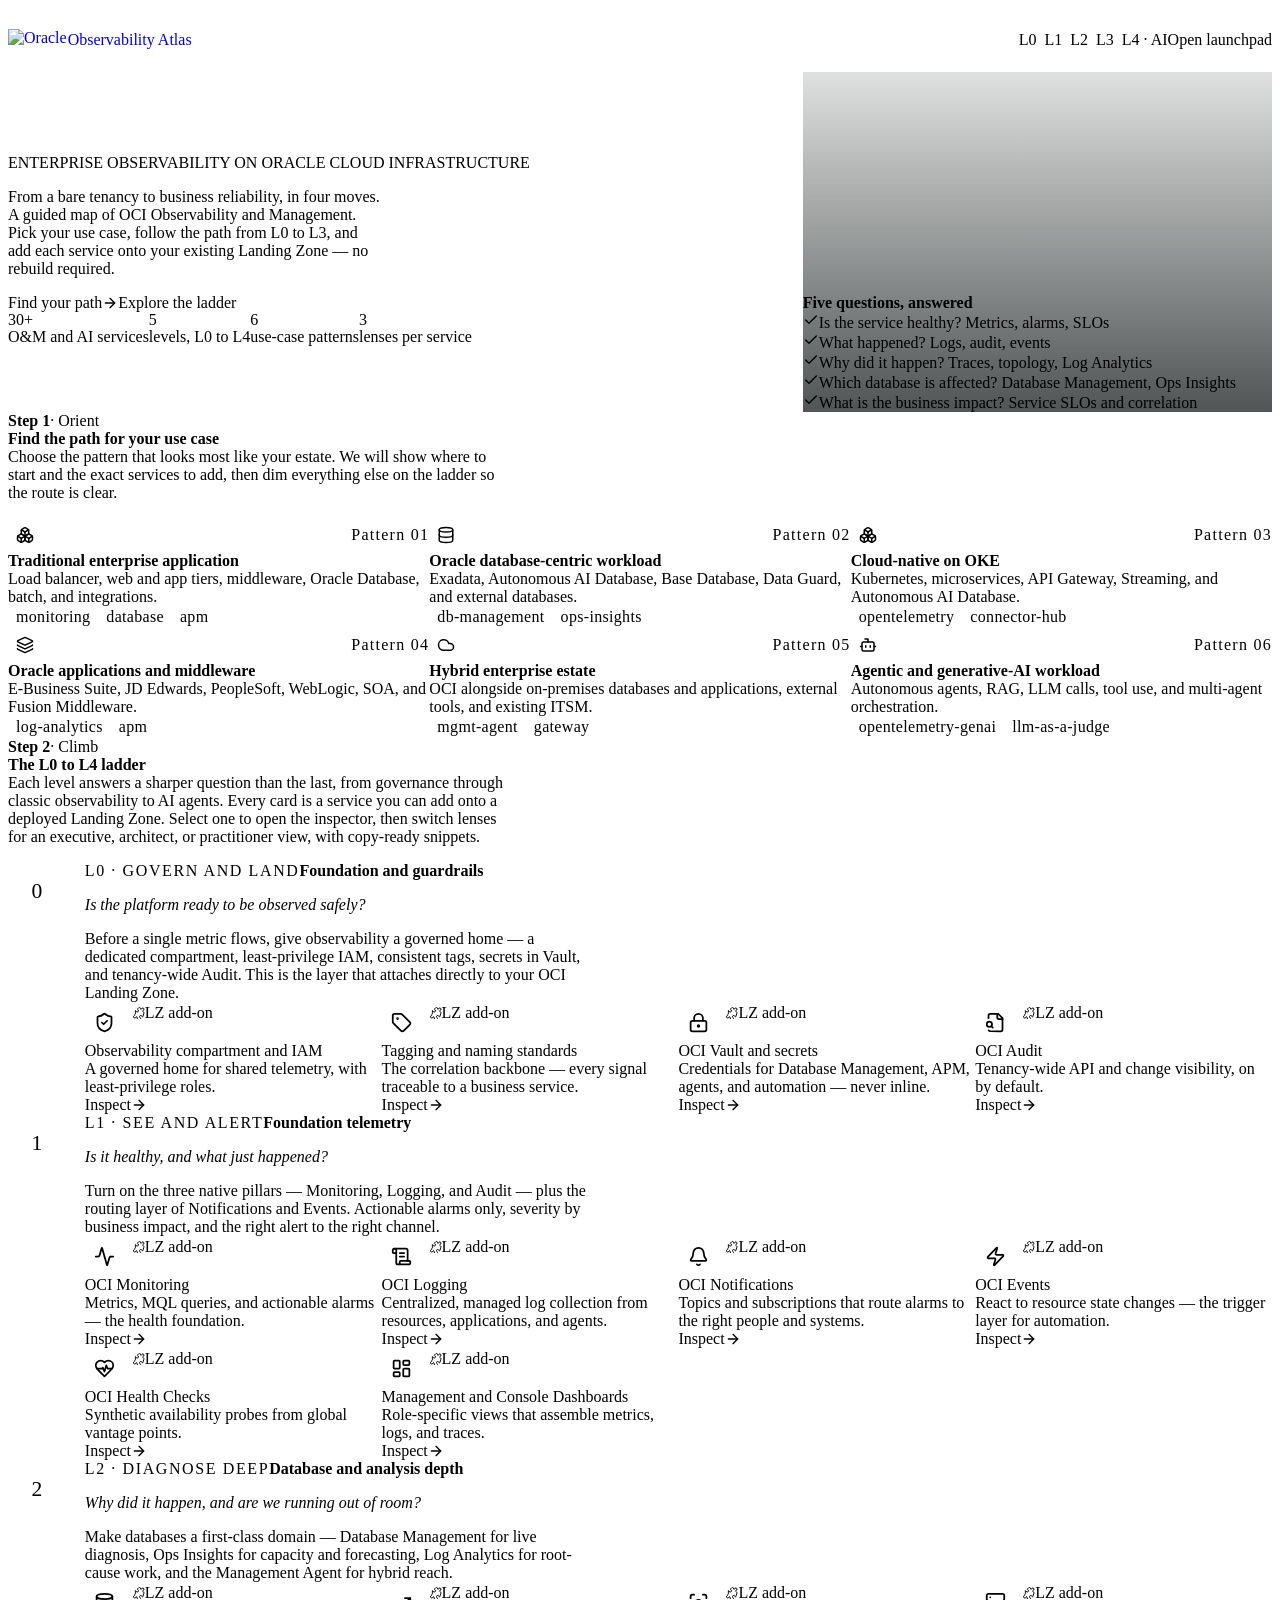
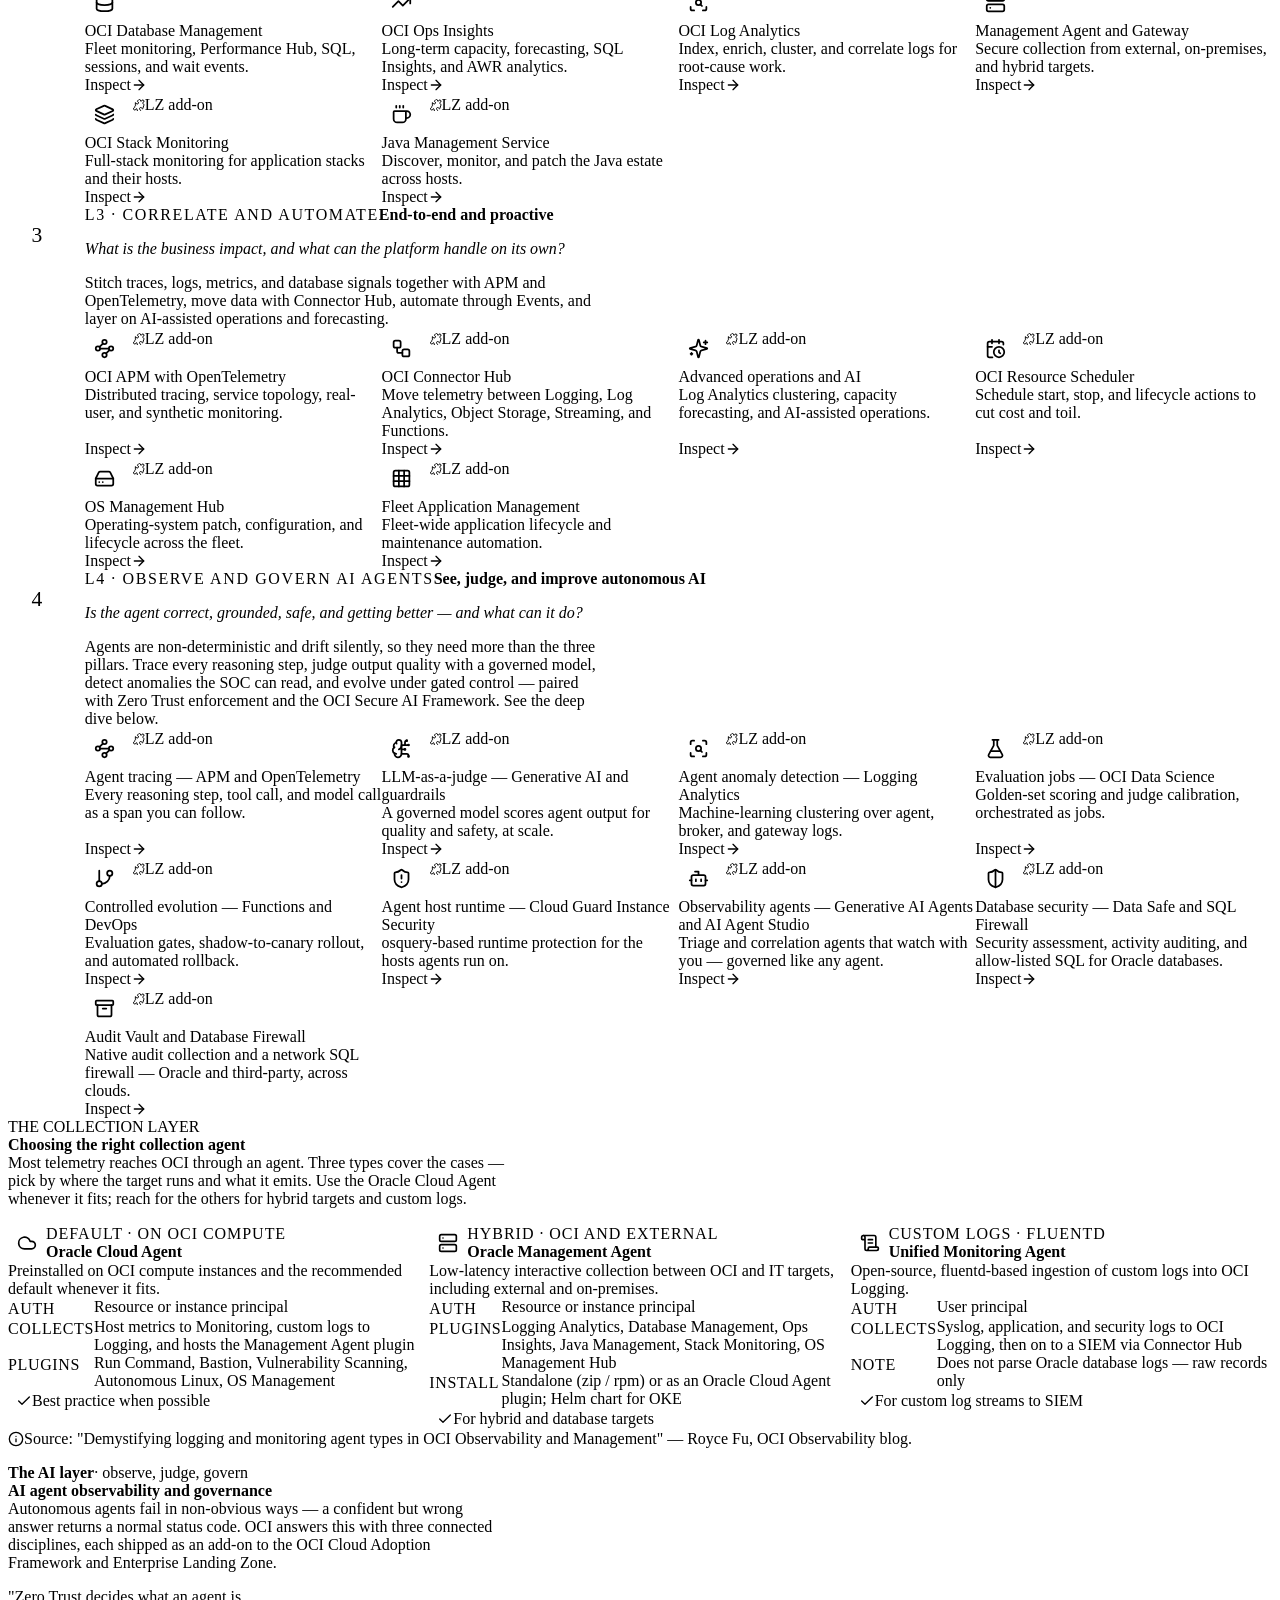
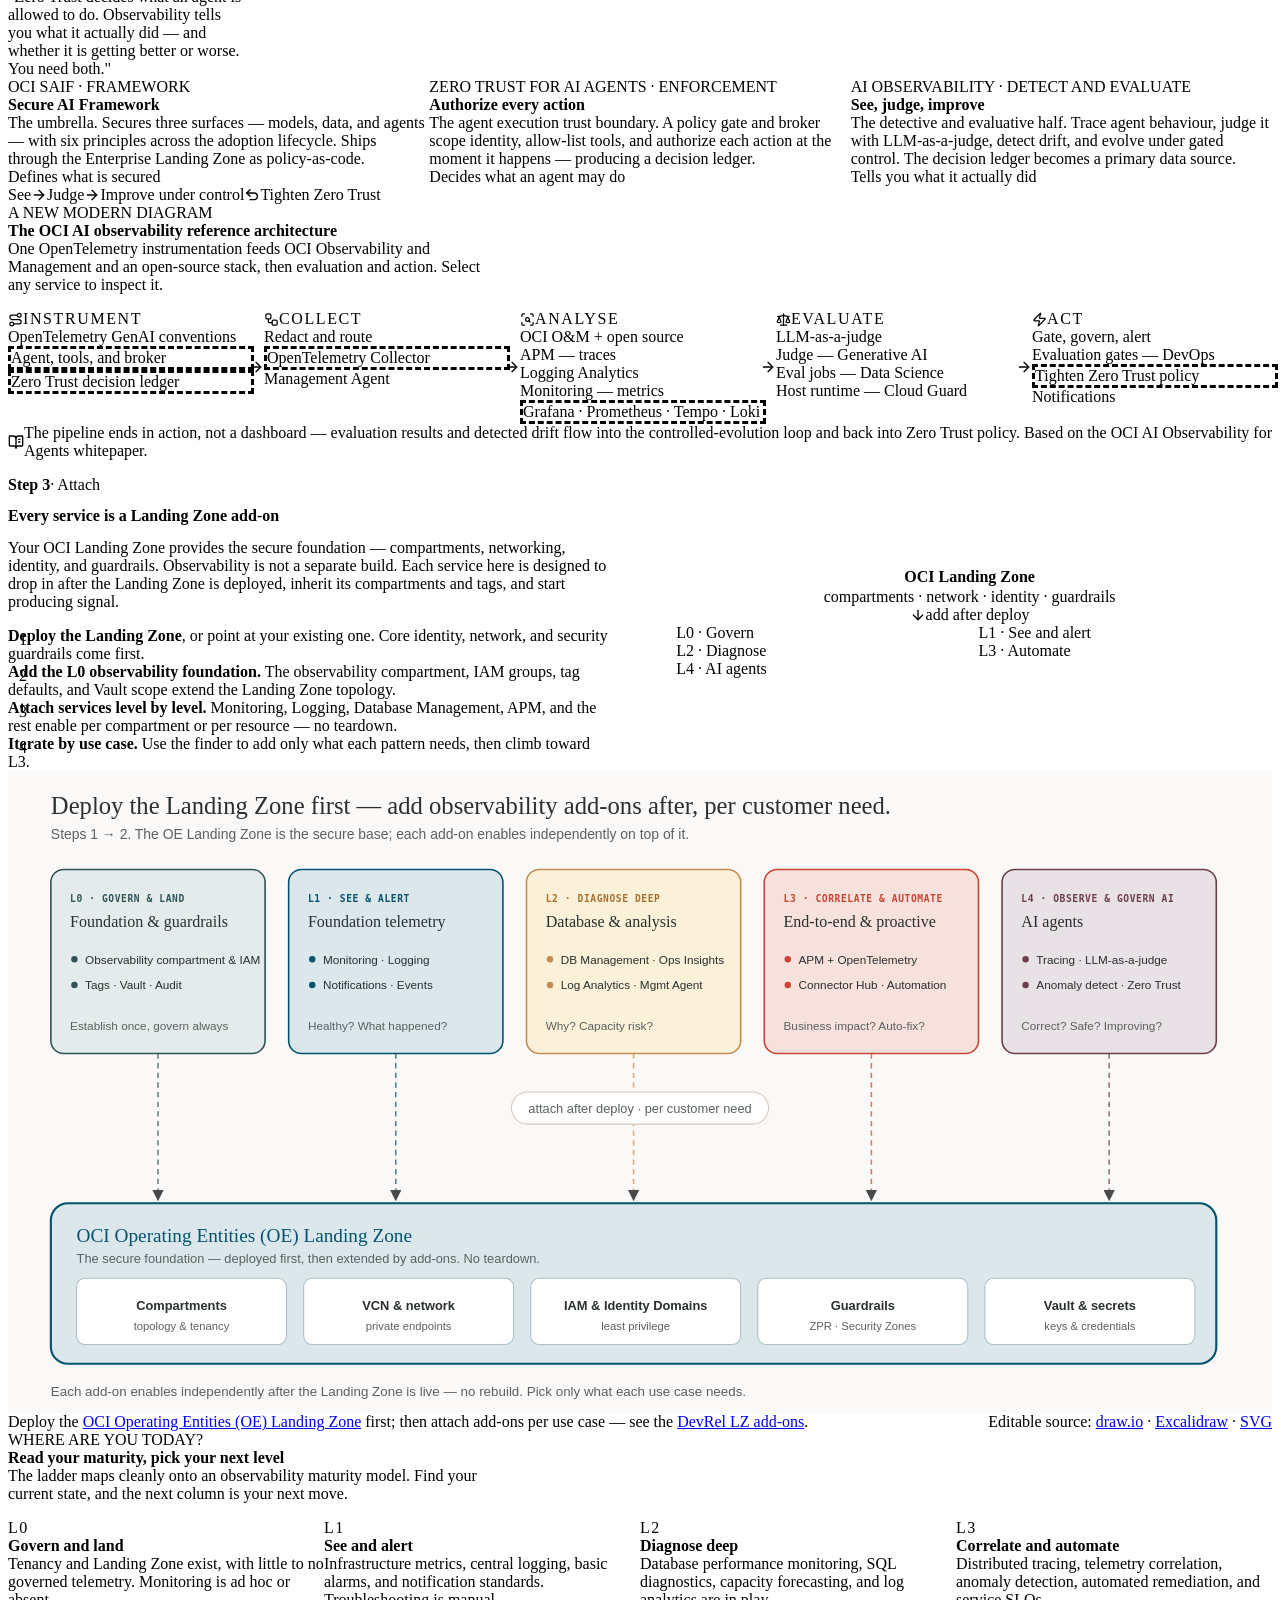
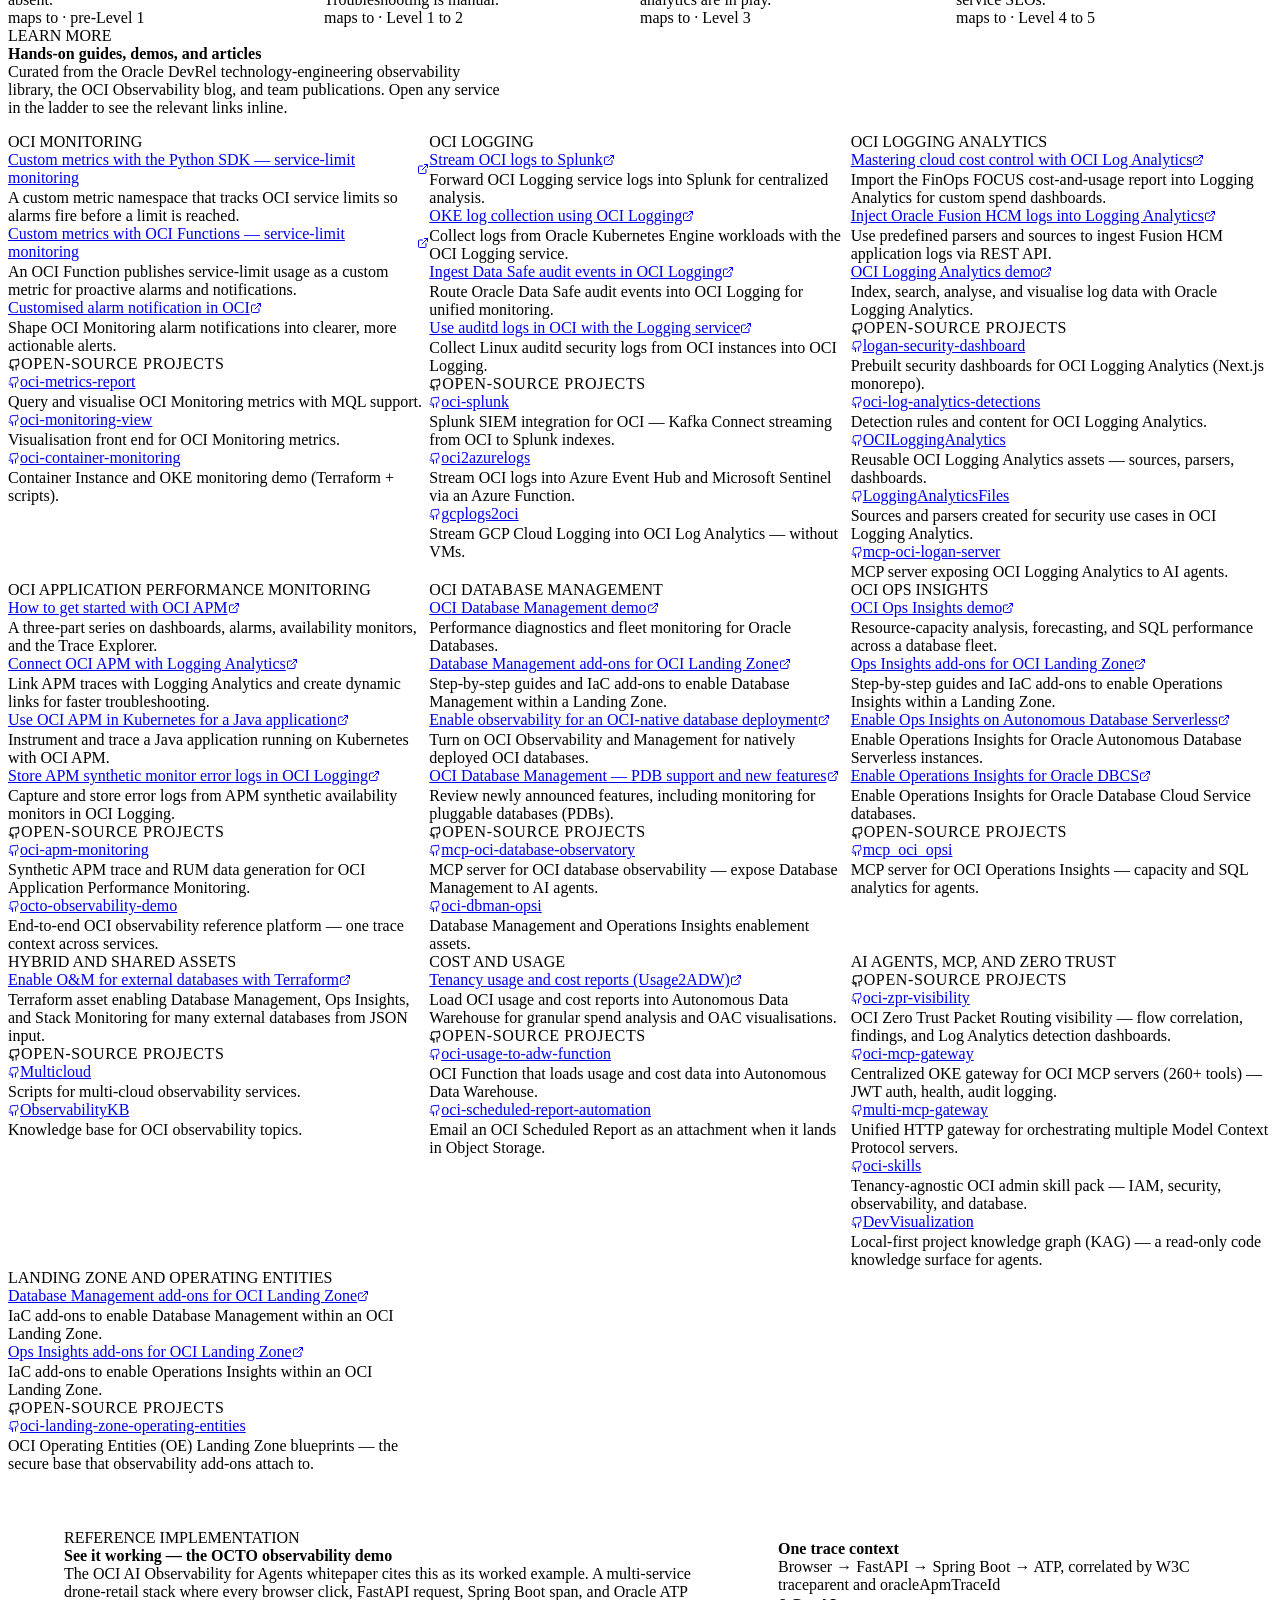
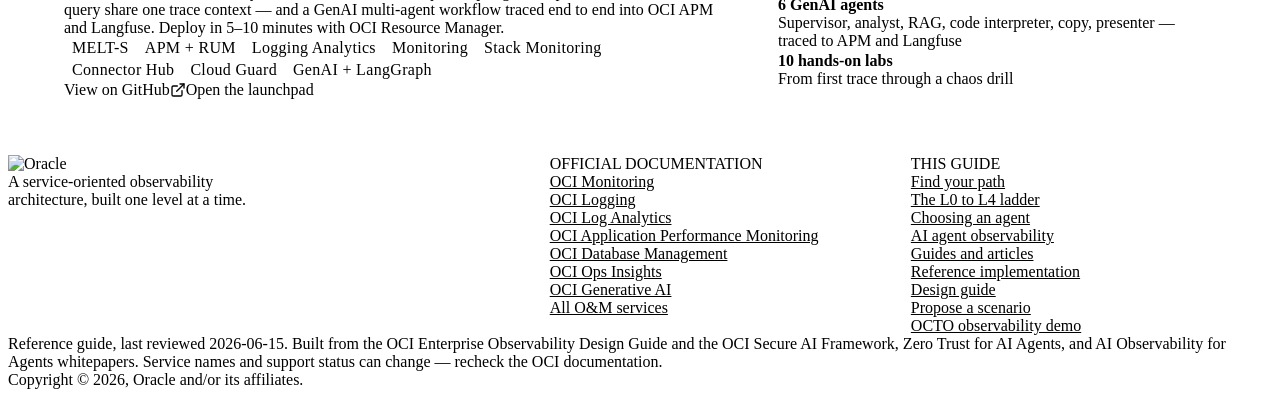
==== commit e4416fd6: "feat: LZ add-on architecture, public project refs, diagrams, README + docs UX/architecture, referenc" ====
--- a/index.html
+++ b/index.html
@@ -380,9 +380,22 @@
             <div class="lzaddon"><span class="dot" style="background:var(--l1)"></span>L1 · See and alert</div>
             <div class="lzaddon"><span class="dot" style="background:var(--l2)"></span>L2 · Diagnose</div>
             <div class="lzaddon"><span class="dot" style="background:var(--l3)"></span>L3 · Automate</div>
-          </div>
-        </div>
-      </div>
+            <div class="lzaddon"><span class="dot" style="background:var(--l4)"></span>L4 · AI agents</div>
+          </div>
+        </div>
+      </div>
+
+      <figure class="lzfig reveal">
+        <img src="assets/diagrams/lz-addons-architecture.svg" alt="Architecture: the OCI Operating Entities Landing Zone as a secure base, with L0 to L4 observability add-ons attaching after deployment, each enabled independently per customer need." loading="lazy" width="1180" height="600" />
+        <figcaption>
+          <span>Deploy the <a href="https://github.com/adibirzu/oci-landing-zone-operating-entities" target="_blank" rel="noopener">OCI Operating Entities (OE) Landing Zone</a> first; then attach add-ons per use case — see the <a href="https://github.com/oracle-devrel/technology-engineering/tree/main/observability-and-management/database-management/LZ-addons" target="_blank" rel="noopener">DevRel LZ add-ons</a>.</span>
+          <span class="lzfig__src">Editable source:
+            <a href="assets/diagrams/lz-addons-architecture.drawio" download>draw.io</a> ·
+            <a href="assets/diagrams/lz-addons-architecture.excalidraw" download>Excalidraw</a> ·
+            <a href="assets/diagrams/lz-addons-architecture.svg" target="_blank" rel="noopener">SVG</a>
+          </span>
+        </figcaption>
+      </figure>
     </section>
 
     <!-- ============ MATURITY ============ -->
@@ -488,6 +501,8 @@
             <li><a href="#ai">AI agent observability</a></li>
             <li><a href="#resources">Guides and articles</a></li>
             <li><a href="#reference">Reference implementation</a></li>
+            <li><a href="docs/observability-design-guide.md">Design guide</a></li>
+            <li><a href="docs/PROPOSE-A-SCENARIO.md">Propose a scenario</a></li>
             <li><a href="https://github.com/adibirzu/octo-observability-demo">OCTO observability demo</a></li>
           </ul>
         </div>
--- a/assets/guide.css
+++ b/assets/guide.css
@@ -248,6 +248,12 @@
 .lzaddons { display: grid; grid-template-columns: 1fr 1fr; gap: var(--space-2); }
 .lzaddon { border: 1px dashed var(--border-default); border-radius: var(--radius-md); padding: var(--space-2) var(--space-3); font-size: var(--text-sm); display: flex; align-items: center; gap: var(--space-2); background: var(--surface-page); }
 .lzaddon .dot { width: 9px; height: 9px; border-radius: 50%; flex: none; }
+
+.lzfig { margin: var(--space-7) 0 0; }
+.lzfig img { width: 100%; height: auto; display: block; border: 1px solid var(--border-subtle); border-radius: var(--radius-lg); background: var(--surface-card); box-shadow: var(--shadow-sm); }
+.lzfig figcaption { margin-top: var(--space-3); display: flex; flex-wrap: wrap; justify-content: space-between; gap: var(--space-2) var(--space-5); font-size: var(--text-sm); color: var(--text-muted); }
+.lzfig__src { font-family: var(--font-mono); font-size: var(--text-xs); color: var(--text-subtle); }
+.lzfig__src a { font-weight: var(--weight-semibold); }
 
 /* ---------- Maturity ---------- */
 .matgrid { display: grid; grid-template-columns: repeat(4, 1fr); gap: var(--space-4); }
@@ -394,6 +400,10 @@
 .resgroup a { font-size: var(--text-sm); font-weight: var(--weight-semibold); line-height: var(--leading-snug); display: inline-flex; align-items: baseline; gap: var(--space-1); }
 .resgroup a .lucide { font-size: 12px; color: var(--text-subtle); flex: none; align-self: center; }
 .resgroup span { font-size: var(--text-xs); color: var(--text-muted); }
+.projlabel { display: flex; align-items: center; gap: var(--space-1); font-family: var(--font-mono); font-size: var(--text-2xs); letter-spacing: .04em; text-transform: uppercase; color: var(--text-subtle); margin: var(--space-4) 0 var(--space-3); padding-top: var(--space-3); border-top: 1px dashed var(--border-subtle); }
+.projlabel .lucide { font-size: 13px; }
+.resgroup .projlist { gap: var(--space-3); }
+.resgroup .projlist a .lucide, .ilearn a .lucide { color: var(--text-body); }
 
 /* ---------- Footer ---------- */
 .foot { background: var(--surface-inverse); color: var(--stone-200); padding: var(--space-8) 0 var(--space-6); position: relative; z-index: 1; }
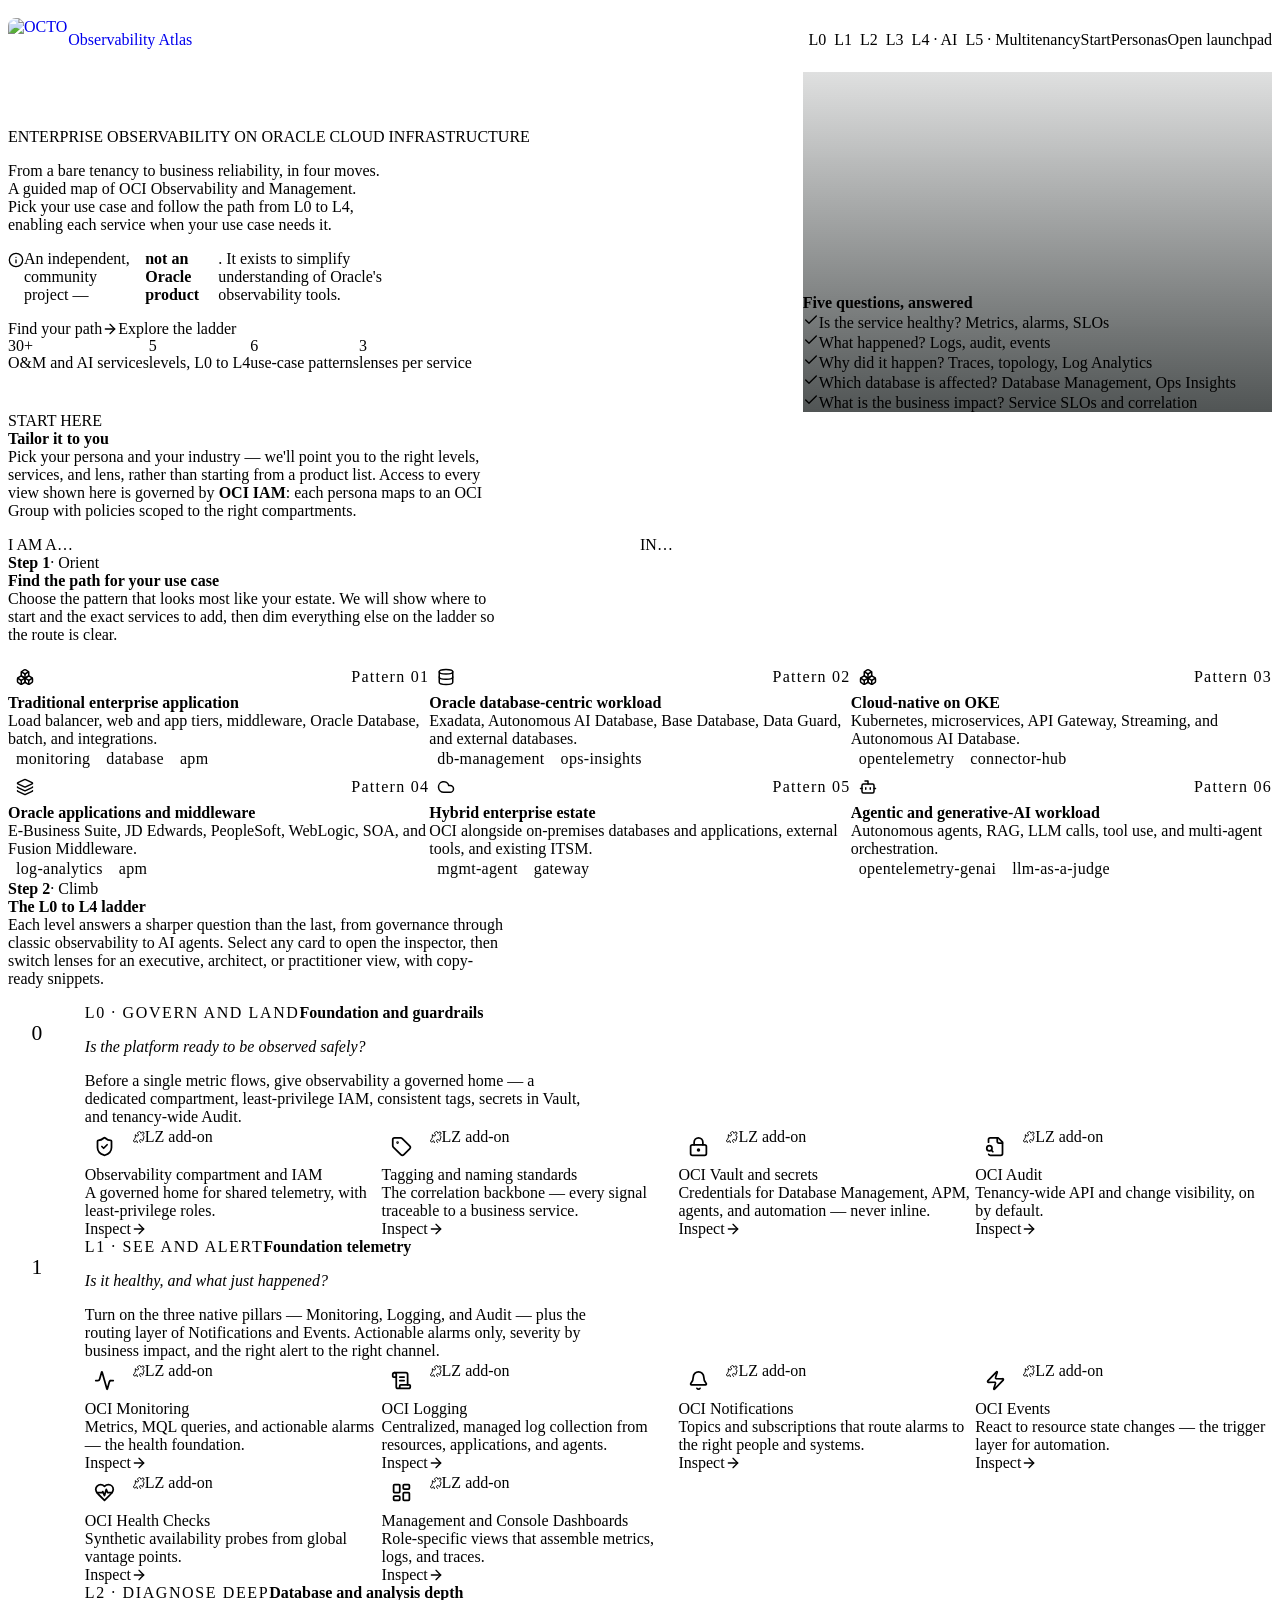
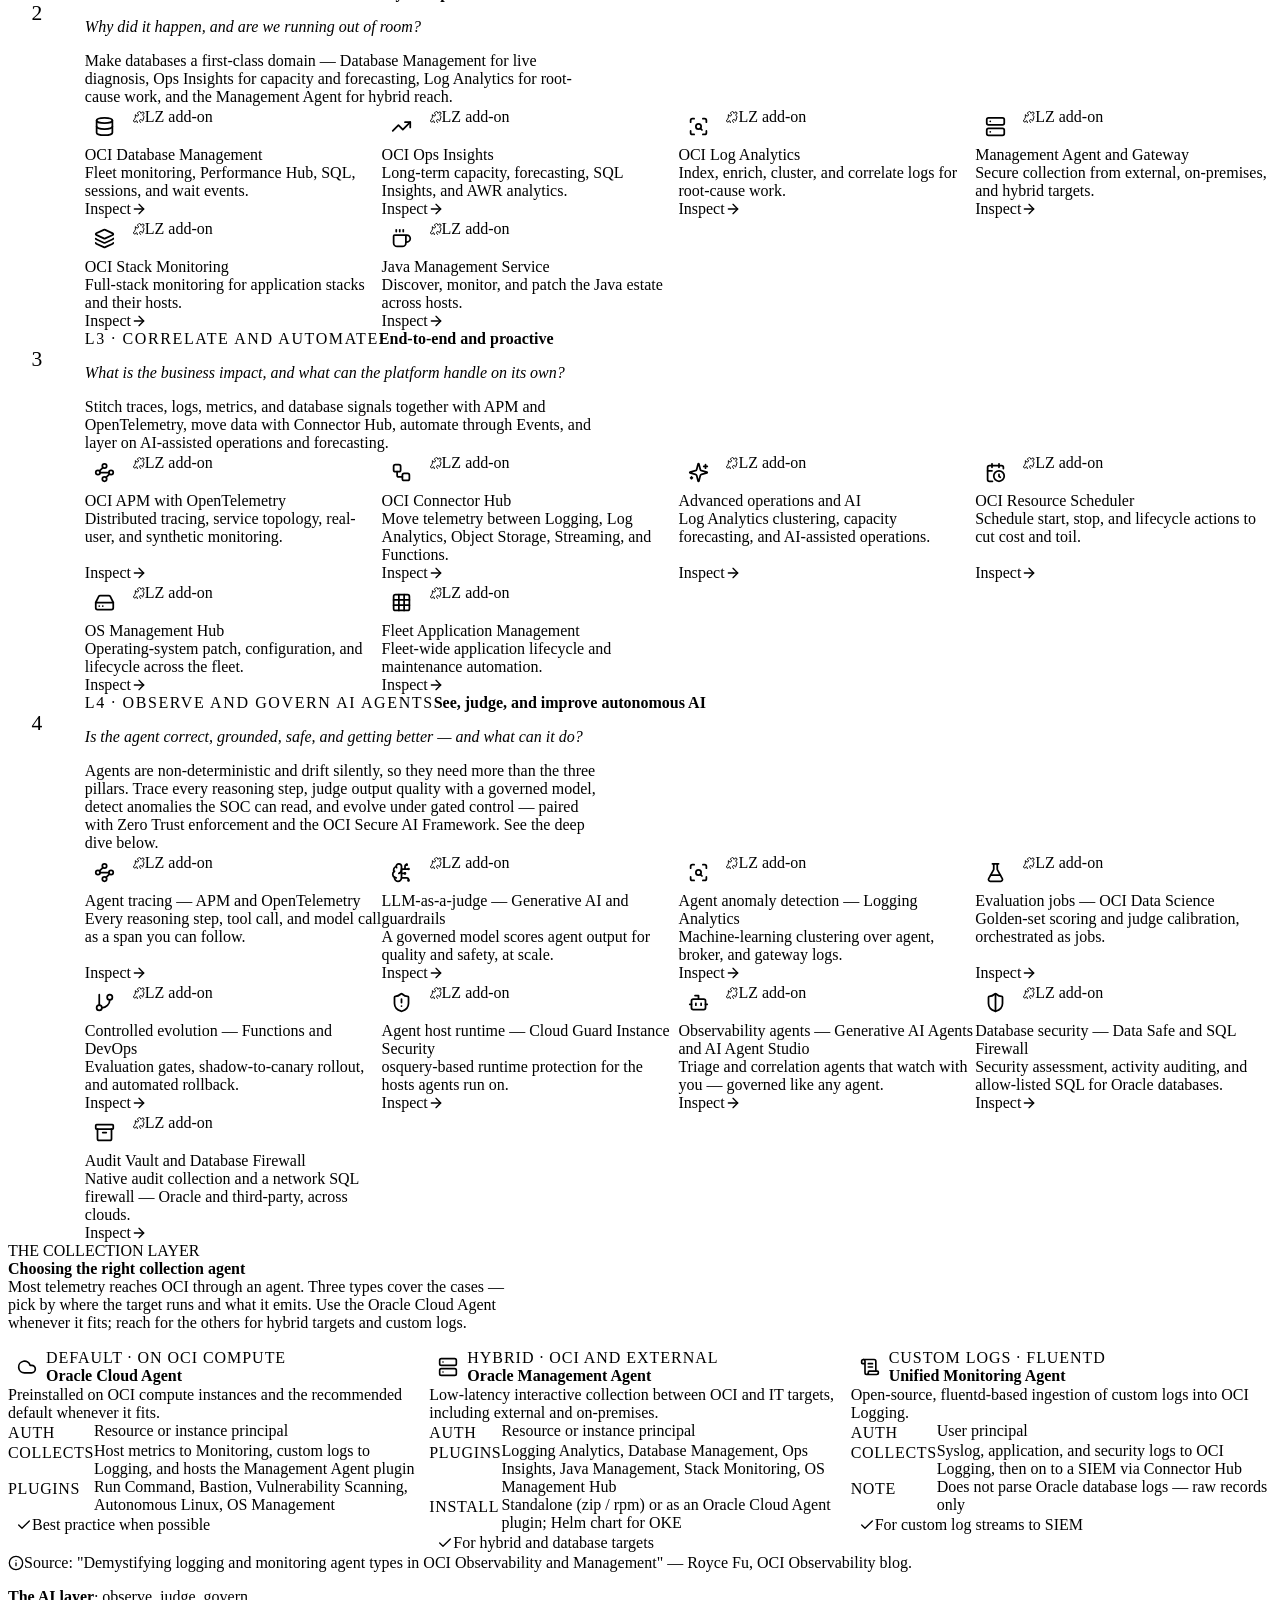
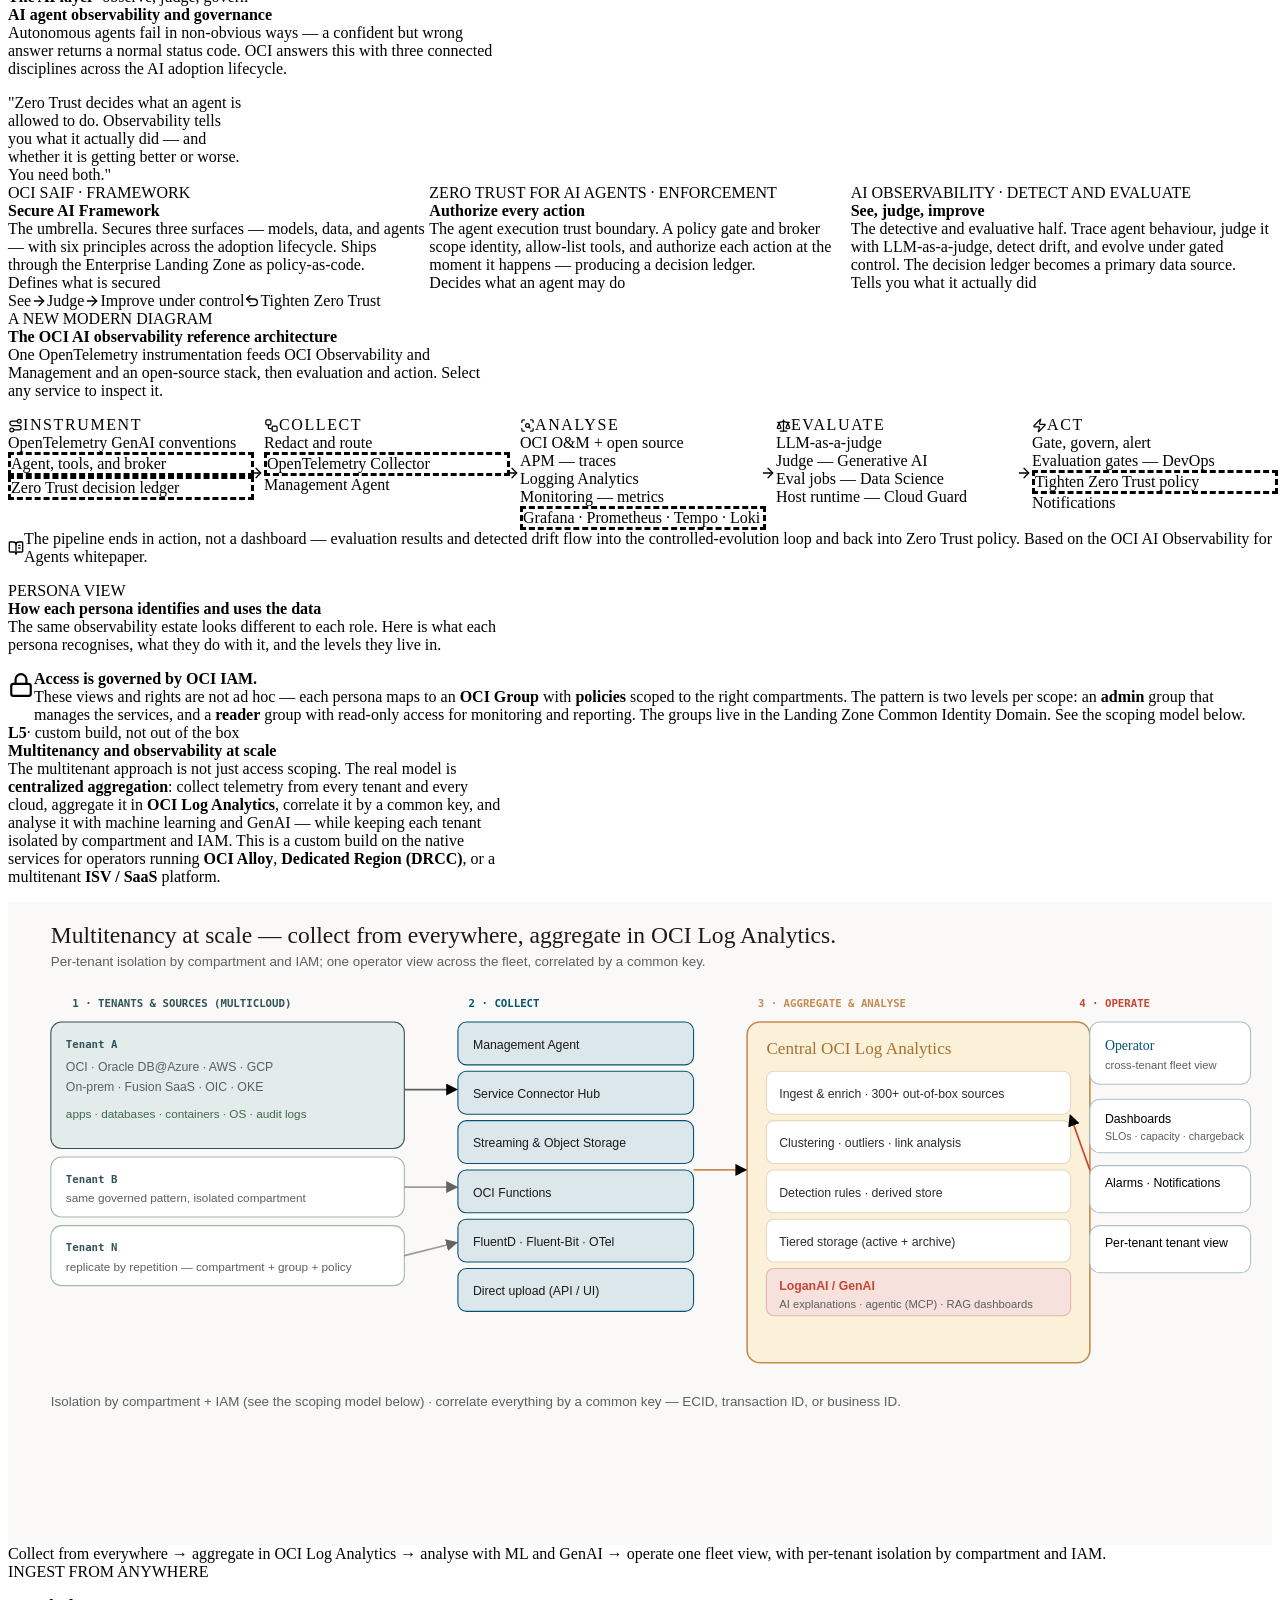
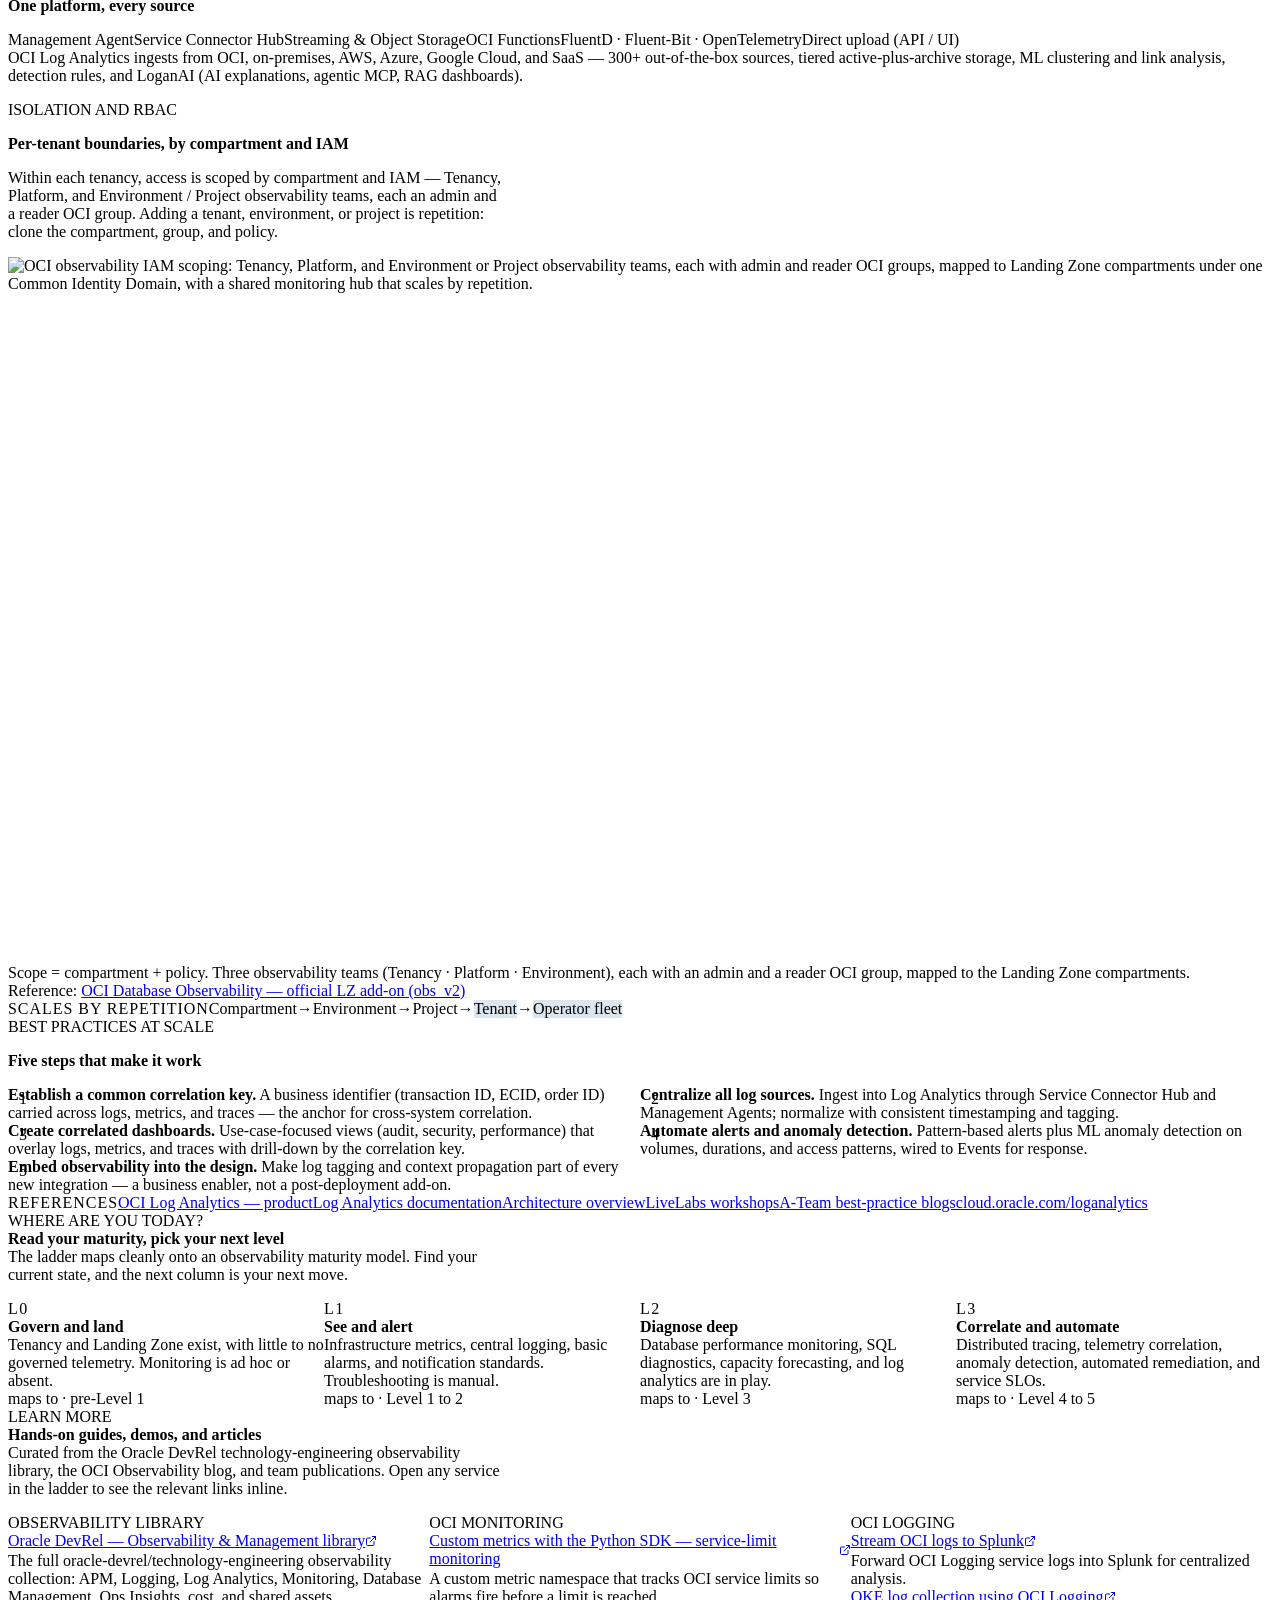
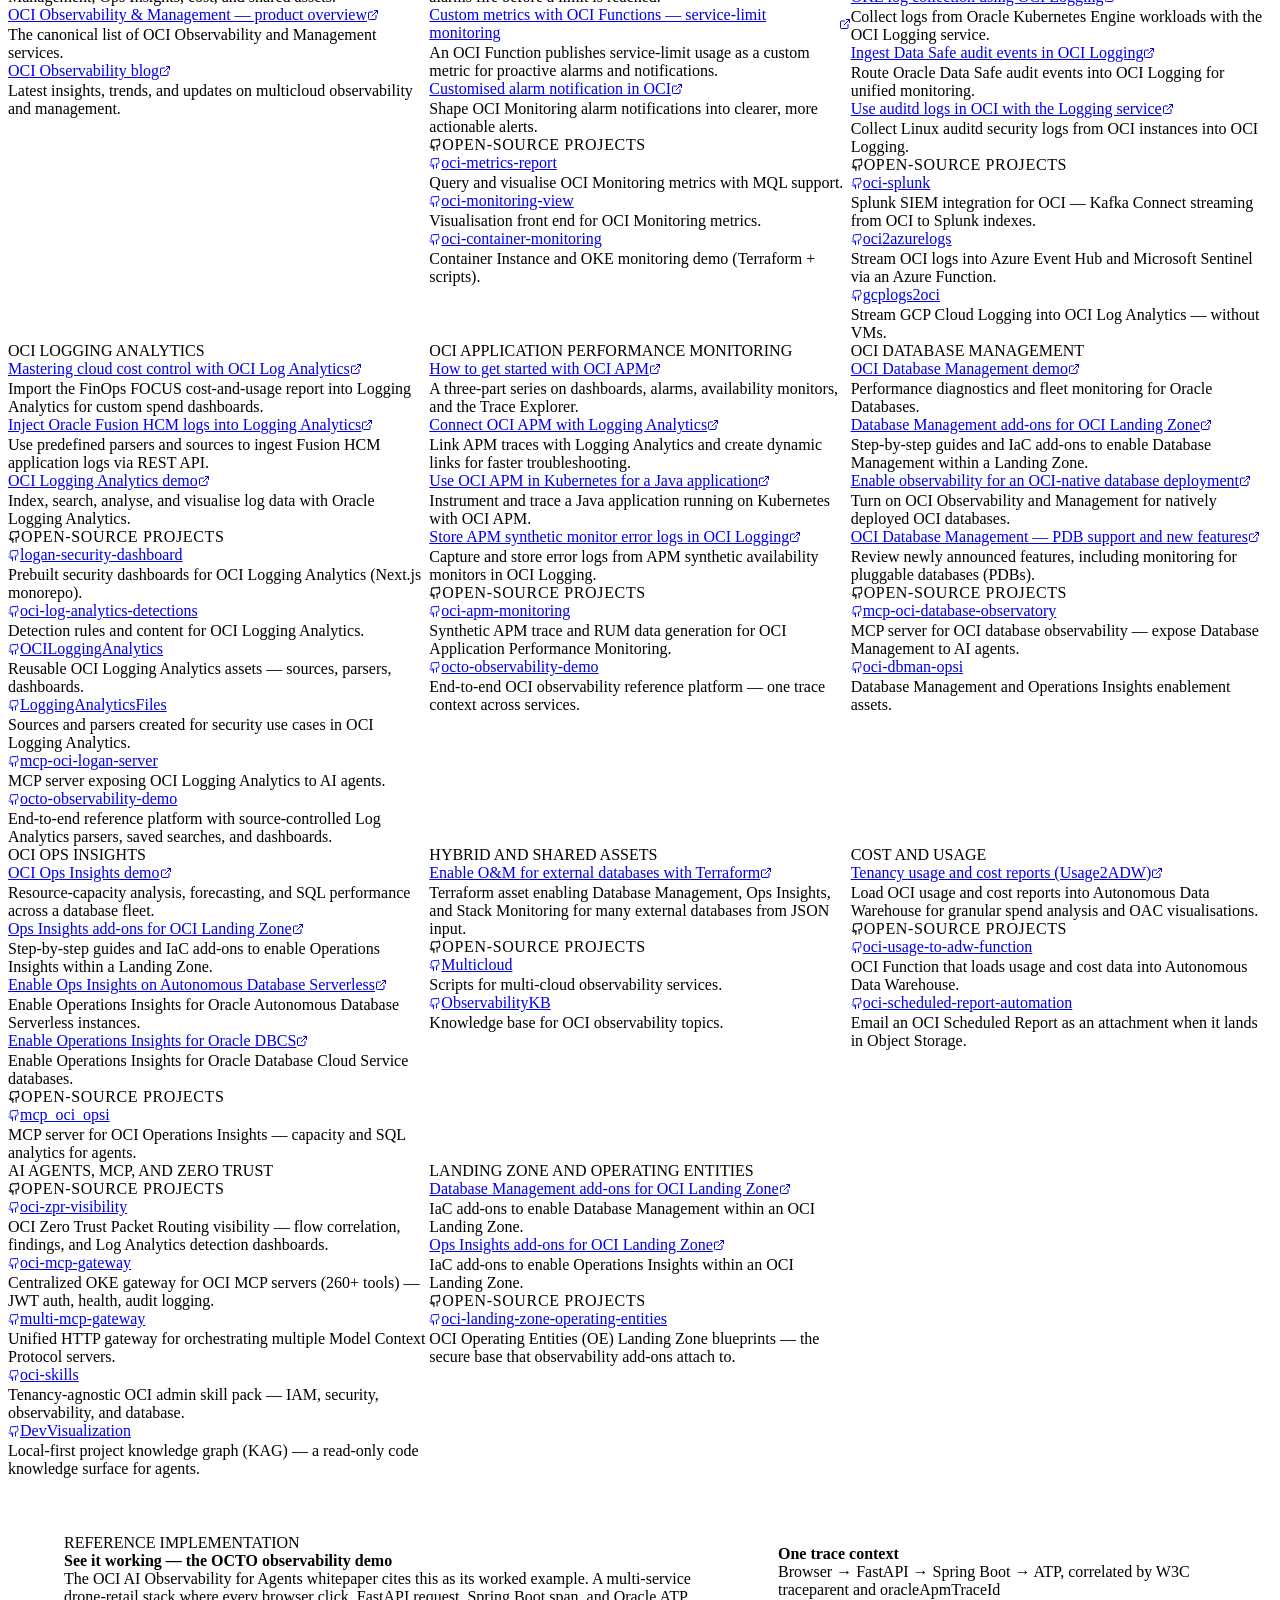
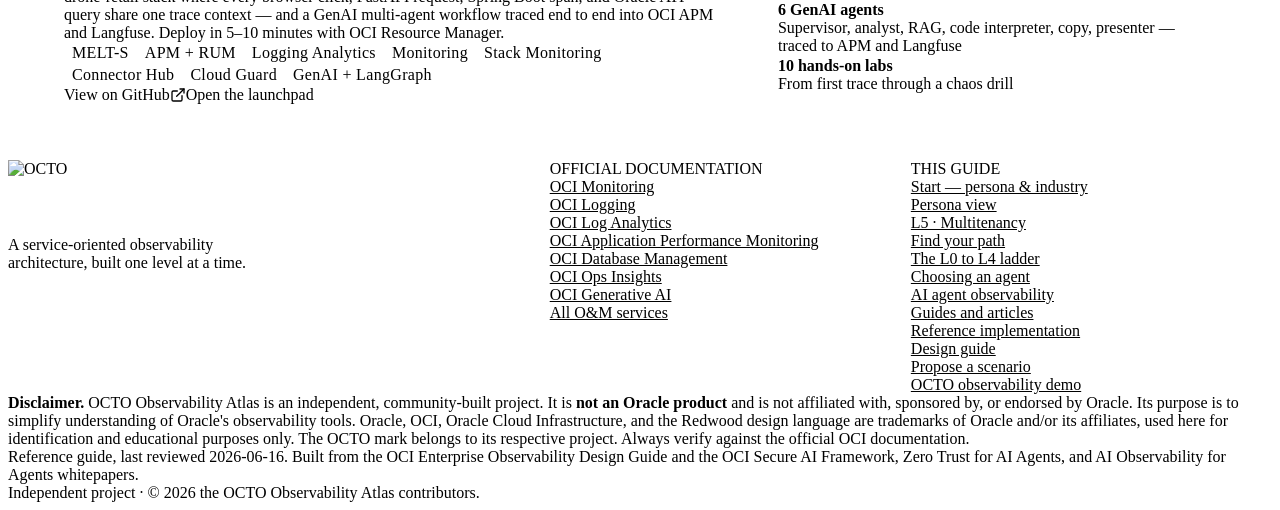
==== commit 02f6ad57: "fix: correct the multitenancy model to centralized aggregation + isolation The previous L5 section s" ====
--- a/index.html
+++ b/index.html
@@ -3,11 +3,12 @@
 <head>
   <meta charset="UTF-8" />
   <meta name="viewport" content="width=device-width, initial-scale=1.0" />
-  <meta name="description" content="OCI Observability Atlas — a guided path from L0 (govern and land) through L4 (observe and govern AI agents). Find the right Oracle Cloud Infrastructure Observability and Management services for your use case, each deployable as an add-on to your OCI Landing Zone." />
+  <meta name="description" content="OCTO Observability Atlas — an independent, community project (not an Oracle product) that simplifies understanding of OCI Observability and Management. A guided path from L0 (govern and land) through L4 (observe and govern AI agents)." />
   <meta name="theme-color" content="#FBF9F8" />
-  <title>OCI Observability Atlas — a guided path from L0 to L4</title>
-
-  <link rel="icon" type="image/svg+xml" href="data:image/svg+xml,%3Csvg xmlns='http://www.w3.org/2000/svg' viewBox='0 0 64 64'%3E%3Crect width='64' height='64' rx='14' fill='%23FBF9F8'/%3E%3Ccircle cx='32' cy='32' r='19' fill='none' stroke='%2304536F' stroke-width='3'/%3E%3Ccircle cx='32' cy='32' r='7' fill='%23C74634'/%3E%3C/svg%3E" />
+  <title>OCTO Observability Atlas — a guided path from L0 to L4 (independent project)</title>
+
+  <link rel="icon" type="image/png" sizes="256x250" href="assets/octo/octo-logo.png?v=4" />
+  <link rel="apple-touch-icon" href="assets/octo/octo-logo.png?v=4" />
 
   <link rel="preconnect" href="https://fonts.googleapis.com" />
   <link rel="preconnect" href="https://fonts.gstatic.com" crossorigin />
@@ -24,8 +25,8 @@
   <!-- ============ NAV ============ -->
   <header class="topnav">
     <div class="wrap topnav__row">
-      <a class="brand" href="#top" aria-label="OCI Observability Atlas — home">
-        <img class="brand__logo" src="assets/redwood/oracle-logo-red.svg" alt="Oracle" />
+      <a class="brand" href="#top" aria-label="OCTO Observability Atlas — home">
+        <img class="brand__logo" src="assets/octo/octo-logo.png?v=4" alt="OCTO" height="44" />
         <span class="brand__div" aria-hidden="true"></span>
         <span class="brand__name">Observability Atlas</span>
       </a>
@@ -36,7 +37,10 @@
         <a href="#lvl-L2" data-lv="L2"><span class="dot" style="--lv:var(--l2)"></span>L2</a>
         <a href="#lvl-L3" data-lv="L3"><span class="dot" style="--lv:var(--l3)"></span>L3</a>
         <a href="#lvl-L4" data-lv="L4"><span class="dot" style="--lv:var(--l4)"></span>L4 · AI</a>
+        <a href="#multitenancy" data-lv="L5"><span class="dot" style="--lv:var(--l5)"></span>L5 · Multitenancy</a>
       </nav>
+      <a class="topnav__seg" href="#start">Start</a>
+      <a class="topnav__seg" href="#personas">Personas</a>
       <a class="btn btn--primary" href="launchpad.html">Open launchpad</a>
     </div>
   </header>
@@ -48,7 +52,8 @@
         <div class="reveal">
           <p class="eyebrow">Enterprise observability on Oracle Cloud Infrastructure</p>
           <h1>From a bare tenancy to <span class="accent">business reliability</span>, in four moves.</h1>
-          <p class="hero__lede">A guided map of OCI Observability and Management. Pick your use case, follow the path from L0 to L3, and add each service onto your existing Landing Zone — no rebuild required.</p>
+          <p class="hero__lede">A guided map of OCI Observability and Management. Pick your use case and follow the path from L0 to L4, enabling each service when your use case needs it.</p>
+          <p class="hero__note"><svg class="lucide" viewBox="0 0 24 24" fill="none" stroke="currentColor" stroke-width="2" stroke-linecap="round" stroke-linejoin="round" aria-hidden="true"><circle cx="12" cy="12" r="10"/><path d="M12 16v-4"/><path d="M12 8h.01"/></svg> An independent, community project — <b>not an Oracle product</b>. It exists to simplify understanding of Oracle's observability tools.</p>
           <div class="hero__actions">
             <a class="btn btn--primary" href="#finder">Find your path <svg class="lucide" viewBox="0 0 24 24" fill="none" stroke="currentColor" stroke-width="2" stroke-linecap="round" stroke-linejoin="round" aria-hidden="true"><path d="M5 12h14"/><path d="m12 5 7 7-7 7"/></svg></a>
             <a class="btn btn--secondary" href="#ladder">Explore the ladder</a>
@@ -74,6 +79,28 @@
             </ul>
           </div>
         </aside>
+      </div>
+    </section>
+
+    <!-- ============ START: PERSONA + INDUSTRY ============ -->
+    <section class="section" id="start">
+      <div class="wrap">
+        <div class="section__head reveal">
+          <span class="eyebrow">Start here</span>
+          <h2>Tailor it to you</h2>
+          <p>Pick your persona and your industry — we'll point you to the right levels, services, and lens, rather than starting from a product list. Access to every view shown here is governed by <b>OCI IAM</b>: each persona maps to an OCI Group with policies scoped to the right compartments.</p>
+        </div>
+        <div class="start__grid reveal">
+          <div class="start__col">
+            <h3 class="start__label">I am a…</h3>
+            <div class="pickrow" id="personaPick"></div>
+          </div>
+          <div class="start__col">
+            <h3 class="start__label">In…</h3>
+            <div class="pickrow" id="industryPick"></div>
+          </div>
+        </div>
+        <div class="start__result" id="startResult" role="region" aria-live="polite"></div>
       </div>
     </section>
 
@@ -147,7 +174,7 @@
         <div class="section__head reveal">
           <span class="steptag"><b>Step 2</b> · Climb</span>
           <h2>The L0 to L4 ladder</h2>
-          <p>Each level answers a sharper question than the last, from governance through classic observability to AI agents. Every card is a service you can add onto a deployed Landing Zone. Select one to open the inspector, then switch lenses for an executive, architect, or practitioner view, with copy-ready snippets.</p>
+          <p>Each level answers a sharper question than the last, from governance through classic observability to AI agents. Select any card to open the inspector, then switch lenses for an executive, architect, or practitioner view, with copy-ready snippets.</p>
         </div>
 
         <div class="ladder">
@@ -158,7 +185,7 @@
               <h3>Foundation and guardrails</h3>
             </div>
             <p class="station__q">Is the platform ready to be observed safely?</p>
-            <p class="station__body">Before a single metric flows, give observability a governed home — a dedicated compartment, least-privilege IAM, consistent tags, secrets in Vault, and tenancy-wide Audit. This is the layer that attaches directly to your OCI Landing Zone.</p>
+            <p class="station__body">Before a single metric flows, give observability a governed home — a dedicated compartment, least-privilege IAM, consistent tags, secrets in Vault, and tenancy-wide Audit.</p>
             <div class="cards"></div>
           </article>
 
@@ -268,7 +295,7 @@
         <div class="section__head reveal">
           <span class="steptag"><b>The AI layer</b> · observe, judge, govern</span>
           <h2>AI agent observability and governance</h2>
-          <p>Autonomous agents fail in non-obvious ways — a confident but wrong answer returns a normal status code. OCI answers this with three connected disciplines, each shipped as an add-on to the OCI Cloud Adoption Framework and Enterprise Landing Zone.</p>
+          <p>Autonomous agents fail in non-obvious ways — a confident but wrong answer returns a normal status code. OCI answers this with three connected disciplines across the AI adoption lifecycle.</p>
         </div>
 
         <div class="reveal">
@@ -358,44 +385,101 @@
       </div>
     </section>
 
-    <!-- ============ LANDING ZONE ============ -->
-    <section class="section section--sunken" id="landingzone">
-      <div class="wrap lzband">
-        <div class="reveal">
-          <span class="steptag"><b>Step 3</b> · Attach</span>
-          <h2>Every service is a Landing Zone add-on</h2>
-          <p style="color:var(--text-muted);margin-top:var(--space-4)">Your OCI Landing Zone provides the secure foundation — compartments, networking, identity, and guardrails. Observability is not a separate build. Each service here is designed to drop in after the Landing Zone is deployed, inherit its compartments and tags, and start producing signal.</p>
-          <ol class="steps">
-            <li><b>Deploy the Landing Zone</b>, or point at your existing one. Core identity, network, and security guardrails come first.</li>
-            <li><b>Add the L0 observability foundation.</b> The observability compartment, IAM groups, tag defaults, and Vault scope extend the Landing Zone topology.</li>
-            <li><b>Attach services level by level.</b> Monitoring, Logging, Database Management, APM, and the rest enable per compartment or per resource — no teardown.</li>
-            <li><b>Iterate by use case.</b> Use the finder to add only what each pattern needs, then climb toward L3.</li>
-          </ol>
-        </div>
-        <div class="lzcard reveal" aria-hidden="true">
-          <div class="lzcore"><b>OCI Landing Zone</b><span>compartments · network · identity · guardrails</span></div>
-          <div class="lzplus"><svg class="lucide" viewBox="0 0 24 24" fill="none" stroke="currentColor" stroke-width="2" stroke-linecap="round" stroke-linejoin="round" aria-hidden="true"><path d="M12 5v14"/><path d="m19 12-7 7-7-7"/></svg> add after deploy</div>
-          <div class="lzaddons">
-            <div class="lzaddon"><span class="dot" style="background:var(--l0)"></span>L0 · Govern</div>
-            <div class="lzaddon"><span class="dot" style="background:var(--l1)"></span>L1 · See and alert</div>
-            <div class="lzaddon"><span class="dot" style="background:var(--l2)"></span>L2 · Diagnose</div>
-            <div class="lzaddon"><span class="dot" style="background:var(--l3)"></span>L3 · Automate</div>
-            <div class="lzaddon"><span class="dot" style="background:var(--l4)"></span>L4 · AI agents</div>
-          </div>
-        </div>
-      </div>
-
-      <figure class="lzfig reveal">
-        <img src="assets/diagrams/lz-addons-architecture.svg" alt="Architecture: the OCI Operating Entities Landing Zone as a secure base, with L0 to L4 observability add-ons attaching after deployment, each enabled independently per customer need." loading="lazy" width="1180" height="600" />
-        <figcaption>
-          <span>Deploy the <a href="https://github.com/adibirzu/oci-landing-zone-operating-entities" target="_blank" rel="noopener">OCI Operating Entities (OE) Landing Zone</a> first; then attach add-ons per use case — see the <a href="https://github.com/oracle-devrel/technology-engineering/tree/main/observability-and-management/database-management/LZ-addons" target="_blank" rel="noopener">DevRel LZ add-ons</a>.</span>
-          <span class="lzfig__src">Editable source:
-            <a href="assets/diagrams/lz-addons-architecture.drawio" download>draw.io</a> ·
-            <a href="assets/diagrams/lz-addons-architecture.excalidraw" download>Excalidraw</a> ·
-            <a href="assets/diagrams/lz-addons-architecture.svg" target="_blank" rel="noopener">SVG</a>
-          </span>
-        </figcaption>
-      </figure>
+    <!-- ============ PERSONA VIEW ============ -->
+    <section class="section" id="personas">
+      <div class="wrap">
+        <div class="section__head reveal">
+          <span class="eyebrow">Persona view</span>
+          <h2>How each persona identifies and uses the data</h2>
+          <p>The same observability estate looks different to each role. Here is what each persona recognises, what they do with it, and the levels they live in.</p>
+        </div>
+
+        <div class="iam-note reveal">
+          <svg class="lucide" viewBox="0 0 24 24" fill="none" stroke="currentColor" stroke-width="2" stroke-linecap="round" stroke-linejoin="round" aria-hidden="true"><rect width="18" height="11" x="3" y="11" rx="2" ry="2"/><path d="M7 11V7a5 5 0 0 1 10 0v4"/></svg>
+          <div>
+            <b>Access is governed by OCI IAM.</b>
+            <p>These views and rights are not ad hoc — each persona maps to an <b>OCI Group</b> with <b>policies</b> scoped to the right compartments. The pattern is two levels per scope: an <b>admin</b> group that manages the services, and a <b>reader</b> group with read-only access for monitoring and reporting. The groups live in the Landing Zone Common Identity Domain. See the scoping model below.</p>
+          </div>
+        </div>
+
+        <div class="pgrid reveal" id="personaGrid"></div>
+      </div>
+    </section>
+
+    <!-- ============ L5: MULTITENANCY ============ -->
+    <section class="section section--sunken" id="multitenancy">
+      <div class="wrap">
+        <div class="section__head reveal">
+          <span class="steptag"><b>L5</b> · custom build, not out of the box</span>
+          <h2>Multitenancy and observability at scale</h2>
+          <p>The multitenant approach is not just access scoping. The real model is <b>centralized aggregation</b>: collect telemetry from every tenant and every cloud, aggregate it in <b>OCI Log Analytics</b>, correlate it by a common key, and analyse it with machine learning and GenAI — while keeping each tenant isolated by compartment and IAM. This is a custom build on the native services for operators running <b>OCI Alloy</b>, <b>Dedicated Region (DRCC)</b>, or a multitenant <b>ISV / SaaS</b> platform.</p>
+        </div>
+
+        <figure class="lzfig reveal">
+          <img src="assets/diagrams/observability-multitenant.svg" alt="Multitenant observability at scale: per-tenant multicloud sources (OCI, Oracle Database@Azure, AWS, GCP, on-premises, Fusion SaaS, OKE) are collected by Management Agent, Service Connector Hub, Streaming and Object Storage, Functions, FluentD/Fluent-Bit/OpenTelemetry and direct upload, aggregated into a central OCI Log Analytics that ingests 300-plus sources, clusters and correlates with link analysis and detection rules and tiered storage and LoganAI, and is surfaced to an operator cross-tenant fleet view, dashboards, alarms, and per-tenant views — with per-tenant isolation by compartment and IAM." loading="lazy" width="1180" height="600" />
+          <figcaption>
+            <span>Collect from everywhere → aggregate in OCI Log Analytics → analyse with ML and GenAI → operate one fleet view, with per-tenant isolation by compartment and IAM.</span>
+          </figcaption>
+        </figure>
+
+        <div class="section__head reveal" style="margin:var(--space-7) 0 var(--space-5)">
+          <span class="eyebrow">Ingest from anywhere</span>
+          <h3 style="font-size:var(--text-xl)">One platform, every source</h3>
+        </div>
+        <div class="l5scale reveal" style="gap:var(--space-2)">
+          <span class="l5pill">Management Agent</span>
+          <span class="l5pill">Service Connector Hub</span>
+          <span class="l5pill">Streaming &amp; Object Storage</span>
+          <span class="l5pill">OCI Functions</span>
+          <span class="l5pill">FluentD · Fluent-Bit · OpenTelemetry</span>
+          <span class="l5pill">Direct upload (API / UI)</span>
+        </div>
+        <p class="reveal" style="color:var(--text-muted);font-size:var(--text-sm);margin-top:var(--space-3)">OCI Log Analytics ingests from OCI, on-premises, AWS, Azure, Google Cloud, and SaaS — 300+ out-of-the-box sources, tiered active-plus-archive storage, ML clustering and link analysis, detection rules, and LoganAI (AI explanations, agentic MCP, RAG dashboards).</p>
+
+        <div class="section__head reveal" style="margin:var(--space-8) 0 var(--space-5)">
+          <span class="eyebrow">Isolation and RBAC</span>
+          <h3 style="font-size:var(--text-xl)">Per-tenant boundaries, by compartment and IAM</h3>
+          <p>Within each tenancy, access is scoped by compartment and IAM — Tenancy, Platform, and Environment / Project observability teams, each an admin and a reader OCI group. Adding a tenant, environment, or project is repetition: clone the compartment, group, and policy.</p>
+        </div>
+        <figure class="lzfig reveal">
+          <img src="assets/diagrams/observability-scope.svg" alt="OCI observability IAM scoping: Tenancy, Platform, and Environment or Project observability teams, each with admin and reader OCI groups, mapped to Landing Zone compartments under one Common Identity Domain, with a shared monitoring hub that scales by repetition." loading="lazy" width="1180" height="660" />
+          <figcaption>
+            <span>Scope = compartment + policy. Three observability teams (Tenancy · Platform · Environment), each with an admin and a reader OCI group, mapped to the Landing Zone compartments.</span>
+            <span class="lzfig__src">Reference: <a href="https://github.com/oci-landing-zones/oci-landing-zone-operating-entities/tree/obs_v2/addons/oci-db-observability" target="_blank" rel="noopener">OCI Database Observability — official LZ add-on (obs_v2)</a></span>
+          </figcaption>
+        </figure>
+
+        <div class="l5scale reveal" style="margin-top:var(--space-6)">
+          <span class="l5scale__k">Scales by repetition</span>
+          <span class="l5pill">Compartment</span><span class="arrow">→</span>
+          <span class="l5pill">Environment</span><span class="arrow">→</span>
+          <span class="l5pill">Project</span><span class="arrow">→</span>
+          <span class="l5pill l5pill--op">Tenant</span><span class="arrow">→</span>
+          <span class="l5pill l5pill--op">Operator fleet</span>
+        </div>
+
+        <div class="section__head reveal" style="margin:var(--space-8) 0 var(--space-5)">
+          <span class="eyebrow">Best practices at scale</span>
+          <h3 style="font-size:var(--text-xl)">Five steps that make it work</h3>
+        </div>
+        <ol class="bp5 reveal">
+          <li><b>Establish a common correlation key.</b> A business identifier (transaction ID, ECID, order ID) carried across logs, metrics, and traces — the anchor for cross-system correlation.</li>
+          <li><b>Centralize all log sources.</b> Ingest into Log Analytics through Service Connector Hub and Management Agents; normalize with consistent timestamping and tagging.</li>
+          <li><b>Create correlated dashboards.</b> Use-case-focused views (audit, security, performance) that overlay logs, metrics, and traces with drill-down by the correlation key.</li>
+          <li><b>Automate alerts and anomaly detection.</b> Pattern-based alerts plus ML anomaly detection on volumes, durations, and access patterns, wired to Events for response.</li>
+          <li><b>Embed observability into the design.</b> Make log tagging and context propagation part of every new integration — a business enabler, not a post-deployment add-on.</li>
+        </ol>
+
+        <div class="refrow reveal">
+          <span class="refrow__k">References</span>
+          <a href="https://www.oracle.com/manageability/log-analytics/" target="_blank" rel="noopener">OCI Log Analytics — product</a>
+          <a href="https://docs.oracle.com/en-us/iaas/log-analytics/home.htm" target="_blank" rel="noopener">Log Analytics documentation</a>
+          <a href="https://docs.oracle.com/en-us/iaas/log-analytics/doc/oci-logging-analytics-architecture.html" target="_blank" rel="noopener">Architecture overview</a>
+          <a href="https://livelabs.oracle.com/pls/apex/r/dbpm/livelabs/livelabs-workshop-cards?clear=100&search=log%20analytics" target="_blank" rel="noopener">LiveLabs workshops</a>
+          <a href="https://www.ateam-oracle.com/" target="_blank" rel="noopener">A-Team best-practice blogs</a>
+          <a href="https://www.oracle.com/cloud/free/" target="_blank" rel="noopener">cloud.oracle.com/loganalytics</a>
+        </div>
+      </div>
     </section>
 
     <!-- ============ MATURITY ============ -->
@@ -476,7 +560,7 @@
     <div class="wrap">
       <div class="foot__grid">
         <div>
-          <img class="foot__logo" src="assets/redwood/oracle-logo-white.svg" alt="Oracle" />
+          <img class="foot__logo" src="assets/octo/octo-logo.svg" alt="OCTO" height="76" />
           <p class="foot__lede">A service-oriented observability architecture, built one level at a time.</p>
         </div>
         <div>
@@ -495,6 +579,9 @@
         <div>
           <h4>This guide</h4>
           <ul>
+            <li><a href="#start">Start — persona &amp; industry</a></li>
+            <li><a href="#personas">Persona view</a></li>
+            <li><a href="#multitenancy">L5 · Multitenancy</a></li>
             <li><a href="#finder">Find your path</a></li>
             <li><a href="#ladder">The L0 to L4 ladder</a></li>
             <li><a href="#agents">Choosing an agent</a></li>
@@ -507,9 +594,12 @@
           </ul>
         </div>
       </div>
+      <div class="foot__disclaimer">
+        <strong>Disclaimer.</strong> OCTO Observability Atlas is an independent, community-built project. It is <strong>not an Oracle product</strong> and is not affiliated with, sponsored by, or endorsed by Oracle. Its purpose is to simplify understanding of Oracle's observability tools. Oracle, OCI, Oracle Cloud Infrastructure, and the Redwood design language are trademarks of Oracle and/or its affiliates, used here for identification and educational purposes only. The OCTO mark belongs to its respective project. Always verify against the official OCI documentation.
+      </div>
       <div class="foot__legal">
-        <span>Reference guide, last reviewed 2026-06-15. Built from the OCI Enterprise Observability Design Guide and the OCI Secure AI Framework, Zero Trust for AI Agents, and AI Observability for Agents whitepapers. Service names and support status can change — recheck the OCI documentation.</span>
-        <span>Copyright © 2026, Oracle and/or its affiliates.</span>
+        <span>Reference guide, last reviewed 2026-06-16. Built from the OCI Enterprise Observability Design Guide and the OCI Secure AI Framework, Zero Trust for AI Agents, and AI Observability for Agents whitepapers.</span>
+        <span>Independent project · © 2026 the OCTO Observability Atlas contributors.</span>
       </div>
     </div>
   </footer>
@@ -528,11 +618,7 @@
       <button class="iclose" id="i-close" type="button" aria-label="Close inspector"><svg class="lucide" viewBox="0 0 24 24" fill="none" stroke="currentColor" stroke-width="2" stroke-linecap="round" stroke-linejoin="round" aria-hidden="true"><path d="M18 6 6 18"/><path d="m6 6 12 12"/></svg></button>
     </div>
     <div class="inspector__scroll">
-      <div class="callout">
-        <svg class="lucide" viewBox="0 0 24 24" fill="none" stroke="currentColor" stroke-width="2" stroke-linecap="round" stroke-linejoin="round" aria-hidden="true"><path d="M15.39 4.39a1 1 0 0 0 1.68-.474 2.5 2.5 0 1 1 3.014 3.015 1 1 0 0 0-.474 1.68l1.683 1.682a2.414 2.414 0 0 1 0 3.414L19.61 19.39a1 1 0 0 1-1.68-.474 2.5 2.5 0 1 0-3.014 3.015 1 1 0 0 1-.474 1.68l-1.683 1.682a2.414 2.414 0 0 1-3.414 0L7.61 19.61a1 1 0 0 0-1.68.474 2.5 2.5 0 1 1-3.014-3.015 1 1 0 0 0 .474-1.68l1.683-1.682a2.414 2.414 0 0 1 0-3.414L4.39 7.61a1 1 0 0 1 1.68.474 2.5 2.5 0 1 0 3.014-3.015 1 1 0 0 1 .474-1.68l1.683-1.682a2.414 2.414 0 0 1 3.414 0z"/></svg>
-        <div><b>Landing Zone add-on.</b><p id="i-lz"></p></div>
-      </div>
-
+      <div id="i-personas" class="i-personas"></div>
       <div class="lens" role="tablist" aria-label="Detail lens">
         <button role="tab" type="button" aria-selected="true">Executive</button>
         <button role="tab" type="button" aria-selected="false">Architect</button>
@@ -549,6 +635,7 @@
   </aside>
 
   <script src="assets/resources.js"></script>
+  <script src="assets/personas.js"></script>
   <script src="assets/guide.js"></script>
 </body>
 </html>
--- a/assets/guide.css
+++ b/assets/guide.css
@@ -13,11 +13,13 @@
   --l2: var(--ochre);
   --l3: var(--red-redwood);
   --l4: var(--plum-core);
+  --l5: var(--ocean);
   --l0-tint: var(--sage-tint);
   --l1-tint: var(--blue-tint);
   --l2-tint: var(--gold-tint);
   --l3-tint: var(--red-tint);
   --l4-tint: var(--plum-tint);
+  --l5-tint: #DCE6EE;
 }
 
 /* ---------- Layout primitives ---------- */
@@ -60,9 +62,11 @@
 .topnav__row { display: flex; align-items: center; gap: var(--space-5); height: 64px; }
 .brand { display: flex; align-items: center; gap: var(--space-3); text-decoration: none; }
 .brand:hover { text-decoration: none; }
-.brand__logo { height: 22px; width: auto; }
+.brand__logo { height: 44px; width: auto; border-radius: 8px; display: block; }
+.brand__octo { font-family: var(--font-display); font-size: var(--text-lg); font-weight: 600; color: var(--blue-deep); letter-spacing: .02em; }
 .brand__div { width: 1px; height: 22px; background: var(--border-default); }
 .brand__name { font-family: var(--font-display); font-size: var(--text-md); color: var(--text-strong); letter-spacing: var(--tracking-snug); }
+@media (max-width: 520px) { .brand__name, .brand__div { display: none; } }
 .topnav__spacer { flex: 1; }
 .levelnav { display: flex; gap: var(--space-1); }
 .levelnav a {
@@ -98,6 +102,9 @@
 }
 .hero h1 .accent { color: var(--red-redwood); }
 .hero__lede { margin-top: var(--space-5); font-size: var(--text-lg); color: var(--text-muted); max-width: 46ch; line-height: var(--leading-relaxed); }
+.hero__note { margin-top: var(--space-4); display: inline-flex; align-items: flex-start; gap: var(--space-2); font-size: var(--text-sm); color: var(--text-muted); background: var(--gold-tint); border: 1px solid color-mix(in srgb, var(--ochre) 35%, transparent); border-radius: var(--radius-md); padding: var(--space-3) var(--space-4); max-width: 52ch; }
+.hero__note .lucide { color: var(--ochre); flex: none; margin-top: 2px; }
+.hero__note b { color: var(--text-strong); }
 .hero__actions { margin-top: var(--space-6); display: flex; flex-wrap: wrap; gap: var(--space-3); }
 .hero__panel {
   position: relative; border-radius: var(--radius-xl); overflow: hidden; min-height: 340px;
@@ -411,9 +418,94 @@
 .foot a:hover { color: var(--white); }
 .foot__grid { display: grid; grid-template-columns: 1.5fr 1fr 1fr; gap: var(--space-6); }
 @media (max-width: 740px) { .foot__grid { grid-template-columns: 1fr; gap: var(--space-5); } }
-.foot__logo { height: 26px; margin-bottom: var(--space-4); }
+.foot__logo { height: 76px; width: auto; margin-bottom: var(--space-4); display: block; }
+.foot__disclaimer { margin-top: var(--space-7); padding: var(--space-4) var(--space-5); background: rgba(255,255,255,.04); border: 1px solid var(--stone-800); border-radius: var(--radius-md); font-size: var(--text-xs); color: var(--stone-400); line-height: var(--leading-relaxed); }
+.foot__disclaimer strong { color: var(--stone-200); }
 .foot__lede { font-family: var(--font-display); font-size: var(--text-xl); color: var(--white); max-width: 34ch; line-height: var(--leading-snug); margin: 0; }
 .foot h4 { font-family: var(--font-body); font-size: var(--text-2xs); letter-spacing: var(--tracking-caps); text-transform: uppercase; color: var(--stone-400); font-weight: var(--weight-bold); margin: 0 0 var(--space-4); }
 .foot ul { list-style: none; padding: 0; margin: 0; }
 .foot li { margin-bottom: var(--space-2); font-size: var(--text-sm); }
 .foot__legal { margin-top: var(--space-7); padding-top: var(--space-5); border-top: 1px solid var(--stone-800); font-size: var(--text-xs); color: var(--stone-500); display: flex; justify-content: space-between; flex-wrap: wrap; gap: var(--space-3); }
+
+/* ============ Persona + Industry start selector ============ */
+.topnav__seg { font-size: var(--text-sm); font-weight: var(--weight-medium); color: var(--text-muted); text-decoration: none; padding: var(--space-2) var(--space-3); border-radius: var(--radius-pill); transition: background var(--duration-fast) var(--ease-standard), color var(--duration-fast) var(--ease-standard); }
+.topnav__seg:hover { background: var(--surface-sunken); color: var(--text-strong); text-decoration: none; }
+@media (max-width: 1080px) { .topnav__seg { display: none; } }
+
+.start__grid { display: grid; grid-template-columns: 1fr 1fr; gap: var(--space-6); }
+@media (max-width: 760px) { .start__grid { grid-template-columns: 1fr; gap: var(--space-5); } }
+.start__label { font-family: var(--font-body); font-weight: var(--weight-bold); font-size: var(--text-xs); text-transform: uppercase; letter-spacing: var(--tracking-caps); color: var(--text-subtle); margin: 0 0 var(--space-3); }
+.pickrow { display: flex; flex-wrap: wrap; gap: var(--space-2); }
+.pickchip { display: inline-flex; align-items: center; gap: var(--space-2); font: inherit; font-size: var(--text-sm); font-weight: var(--weight-medium); cursor: pointer;
+  background: var(--surface-card); border: 1px solid var(--border-subtle); border-radius: var(--radius-pill); padding: var(--space-2) var(--space-4); color: var(--text-body);
+  transition: border-color var(--duration-fast) var(--ease-standard), background var(--duration-fast) var(--ease-standard), transform var(--duration-fast) var(--ease-standard); }
+.pickchip:hover { border-color: var(--action-secondary); transform: translateY(-1px); }
+.pickchip[aria-pressed="true"] { background: var(--action-secondary); color: var(--white); border-color: var(--action-secondary); }
+.pickchip .pic { width: 16px; height: 16px; flex: none; }
+
+.start__result { display: none; margin-top: var(--space-6); border: 1px solid var(--border-default); border-left: 4px solid var(--action-secondary); border-radius: var(--radius-lg); padding: var(--space-5) var(--space-6); background: var(--surface-card); box-shadow: var(--shadow-sm); }
+.start__result.show { display: block; animation: rise var(--duration-base) var(--ease-out); }
+.start__lead { font-family: var(--font-display); font-size: var(--text-xl); color: var(--text-strong); margin: 0 0 var(--space-3); }
+.start__line { color: var(--text-muted); margin: 0 0 var(--space-2); font-size: var(--text-md); }
+.start__levels { display: flex; flex-wrap: wrap; gap: var(--space-2); margin: var(--space-4) 0; }
+.lvlchip { display: inline-flex; align-items: center; gap: var(--space-2); font-family: var(--font-body); font-weight: var(--weight-semibold); font-size: var(--text-sm); text-decoration: none; padding: var(--space-1) var(--space-3); border-radius: var(--radius-pill); border: 1px solid var(--lv); color: var(--text-body); }
+.lvlchip:hover { background: color-mix(in srgb, var(--lv) 10%, transparent); text-decoration: none; }
+.lvlchip .dot { width: 8px; height: 8px; border-radius: 50%; background: var(--lv); }
+.start__svc { display: flex; flex-wrap: wrap; align-items: center; gap: var(--space-2); margin-top: var(--space-2); }
+.start__k { font-family: var(--font-mono); font-size: var(--text-xs); color: var(--text-subtle); text-transform: uppercase; letter-spacing: .04em; }
+.start__cta { display: flex; flex-wrap: wrap; gap: var(--space-5); margin-top: var(--space-5); }
+.start__cta .pic { width: 16px; height: 16px; }
+
+/* ============ IAM note ============ */
+.iam-note { display: flex; gap: var(--space-4); background: var(--blue-tint); border: 1px solid color-mix(in srgb, var(--blue-deep) 30%, transparent); border-radius: var(--radius-lg); padding: var(--space-5); margin-bottom: var(--space-6); }
+.iam-note .lucide { width: 26px; height: 26px; color: var(--blue-deep); flex: none; margin-top: 2px; }
+.iam-note b { color: var(--text-strong); }
+.iam-note p { margin: var(--space-2) 0 0; color: var(--text-body); font-size: var(--text-sm); }
+
+/* ============ Persona cards ============ */
+.pgrid { display: grid; grid-template-columns: repeat(4, 1fr); gap: var(--space-4); }
+@media (max-width: 1080px) { .pgrid { grid-template-columns: repeat(2, 1fr); } }
+@media (max-width: 600px) { .pgrid { grid-template-columns: 1fr; } }
+.pcard { background: var(--surface-card); border: 1px solid var(--border-subtle); border-radius: var(--radius-lg); padding: var(--space-5); display: flex; flex-direction: column; gap: var(--space-3); transition: transform var(--duration-base) var(--ease-standard), box-shadow var(--duration-base) var(--ease-standard); }
+.pcard:hover { transform: translateY(-2px); box-shadow: var(--shadow-md); }
+.pcard__top { display: flex; gap: var(--space-3); align-items: flex-start; }
+.pcard__ic { width: 40px; height: 40px; border-radius: var(--radius-md); display: grid; place-items: center; background: var(--blue-tint); color: var(--blue-deep); flex: none; }
+.pcard__ic .pic { width: 22px; height: 22px; }
+.pcard h3 { font-family: var(--font-body); font-weight: var(--weight-bold); font-size: var(--text-md); letter-spacing: var(--tracking-snug); color: var(--text-strong); margin: 0; }
+.pcard__lens { font-family: var(--font-mono); font-size: var(--text-2xs); color: var(--text-subtle); }
+.pcard__sum { font-size: var(--text-sm); color: var(--text-muted); margin: 0; }
+.pcard__levels { display: flex; flex-wrap: wrap; gap: var(--space-1); }
+.lvltag { font-family: var(--font-mono); font-size: var(--text-2xs); font-weight: var(--weight-bold); color: var(--lv); background: color-mix(in srgb, var(--lv) 12%, transparent); border-radius: var(--radius-sm); padding: 2px 7px; }
+.pcard__dl { margin: 0; display: grid; gap: var(--space-1); }
+.pcard__dl dt { font-family: var(--font-mono); font-size: var(--text-2xs); text-transform: uppercase; letter-spacing: .04em; color: var(--text-subtle); margin-top: var(--space-2); }
+.pcard__dl dd { margin: 0; font-size: var(--text-sm); color: var(--text-body); }
+.pcard__svc { display: flex; flex-wrap: wrap; gap: var(--space-1); margin-top: auto; padding-top: var(--space-2); border-top: 1px solid var(--border-subtle); }
+
+/* ============ L5 multitenancy ============ */
+.tier3 { display: grid; grid-template-columns: repeat(3, 1fr); gap: var(--space-4); margin-top: var(--space-6); }
+@media (max-width: 820px) { .tier3 { grid-template-columns: 1fr; } }
+.tier3card { background: var(--surface-card); border: 1px solid var(--border-subtle); border-radius: var(--radius-lg); border-top: 3px solid var(--tc); padding: var(--space-5); }
+.tier3card h3 { font-family: var(--font-display); font-size: var(--text-lg); margin: 0 0 var(--space-2); color: var(--tc); }
+.tier3card p { font-size: var(--text-sm); color: var(--text-muted); margin: 0; }
+.l5scale { display: flex; flex-wrap: wrap; align-items: center; gap: var(--space-2); margin-top: var(--space-6); }
+.l5scale__k { font-family: var(--font-mono); font-size: var(--text-xs); text-transform: uppercase; letter-spacing: .06em; color: var(--text-subtle); margin-right: var(--space-2); }
+.l5pill { display: inline-flex; align-items: center; font-family: var(--font-body); font-weight: var(--weight-semibold); font-size: var(--text-sm); padding: var(--space-1) var(--space-4); border-radius: var(--radius-pill); background: var(--surface-card); border: 1px solid var(--border-default); color: var(--text-body); }
+.l5pill--op { background: var(--l5-tint); border-color: var(--l5); color: var(--l5); }
+.l5scale .arrow { color: var(--stone-400); }
+
+/* inspector "relevant to" personas */
+.i-personas { display: flex; flex-wrap: wrap; align-items: center; gap: var(--space-2); margin-bottom: var(--space-4); }
+.i-personas:empty { display: none; }
+.i-personas__k { font-family: var(--font-mono); font-size: var(--text-2xs); text-transform: uppercase; letter-spacing: .06em; color: var(--text-subtle); }
+.ptag { font-size: var(--text-xs); font-weight: var(--weight-semibold); color: var(--text-body); text-decoration: none; background: var(--surface-sunken); border: 1px solid var(--border-subtle); border-radius: var(--radius-pill); padding: 2px 10px; }
+.ptag:hover { border-color: var(--action-secondary); color: var(--action-secondary); text-decoration: none; }
+
+/* L5 best practices + references */
+.bp5 { list-style: none; counter-reset: bp; margin: 0; padding: 0; display: grid; grid-template-columns: 1fr 1fr; gap: var(--space-4); }
+@media (max-width: 760px) { .bp5 { grid-template-columns: 1fr; } }
+.bp5 li { position: relative; padding-left: var(--space-7); color: var(--text-muted); font-size: var(--text-sm); }
+.bp5 li b { color: var(--text-strong); }
+.bp5 li::before { counter-increment: bp; content: counter(bp); position: absolute; left: 0; top: -2px; width: 30px; height: 30px; border-radius: 50%; background: var(--l5); color: var(--white); display: grid; place-items: center; font-family: var(--font-mono); font-size: var(--text-sm); }
+.refrow { display: flex; flex-wrap: wrap; align-items: center; gap: var(--space-2) var(--space-4); margin-top: var(--space-7); padding-top: var(--space-5); border-top: 1px solid var(--border-subtle); }
+.refrow__k { font-family: var(--font-mono); font-size: var(--text-xs); text-transform: uppercase; letter-spacing: .06em; color: var(--text-subtle); }
+.refrow a { font-size: var(--text-sm); font-weight: var(--weight-semibold); }
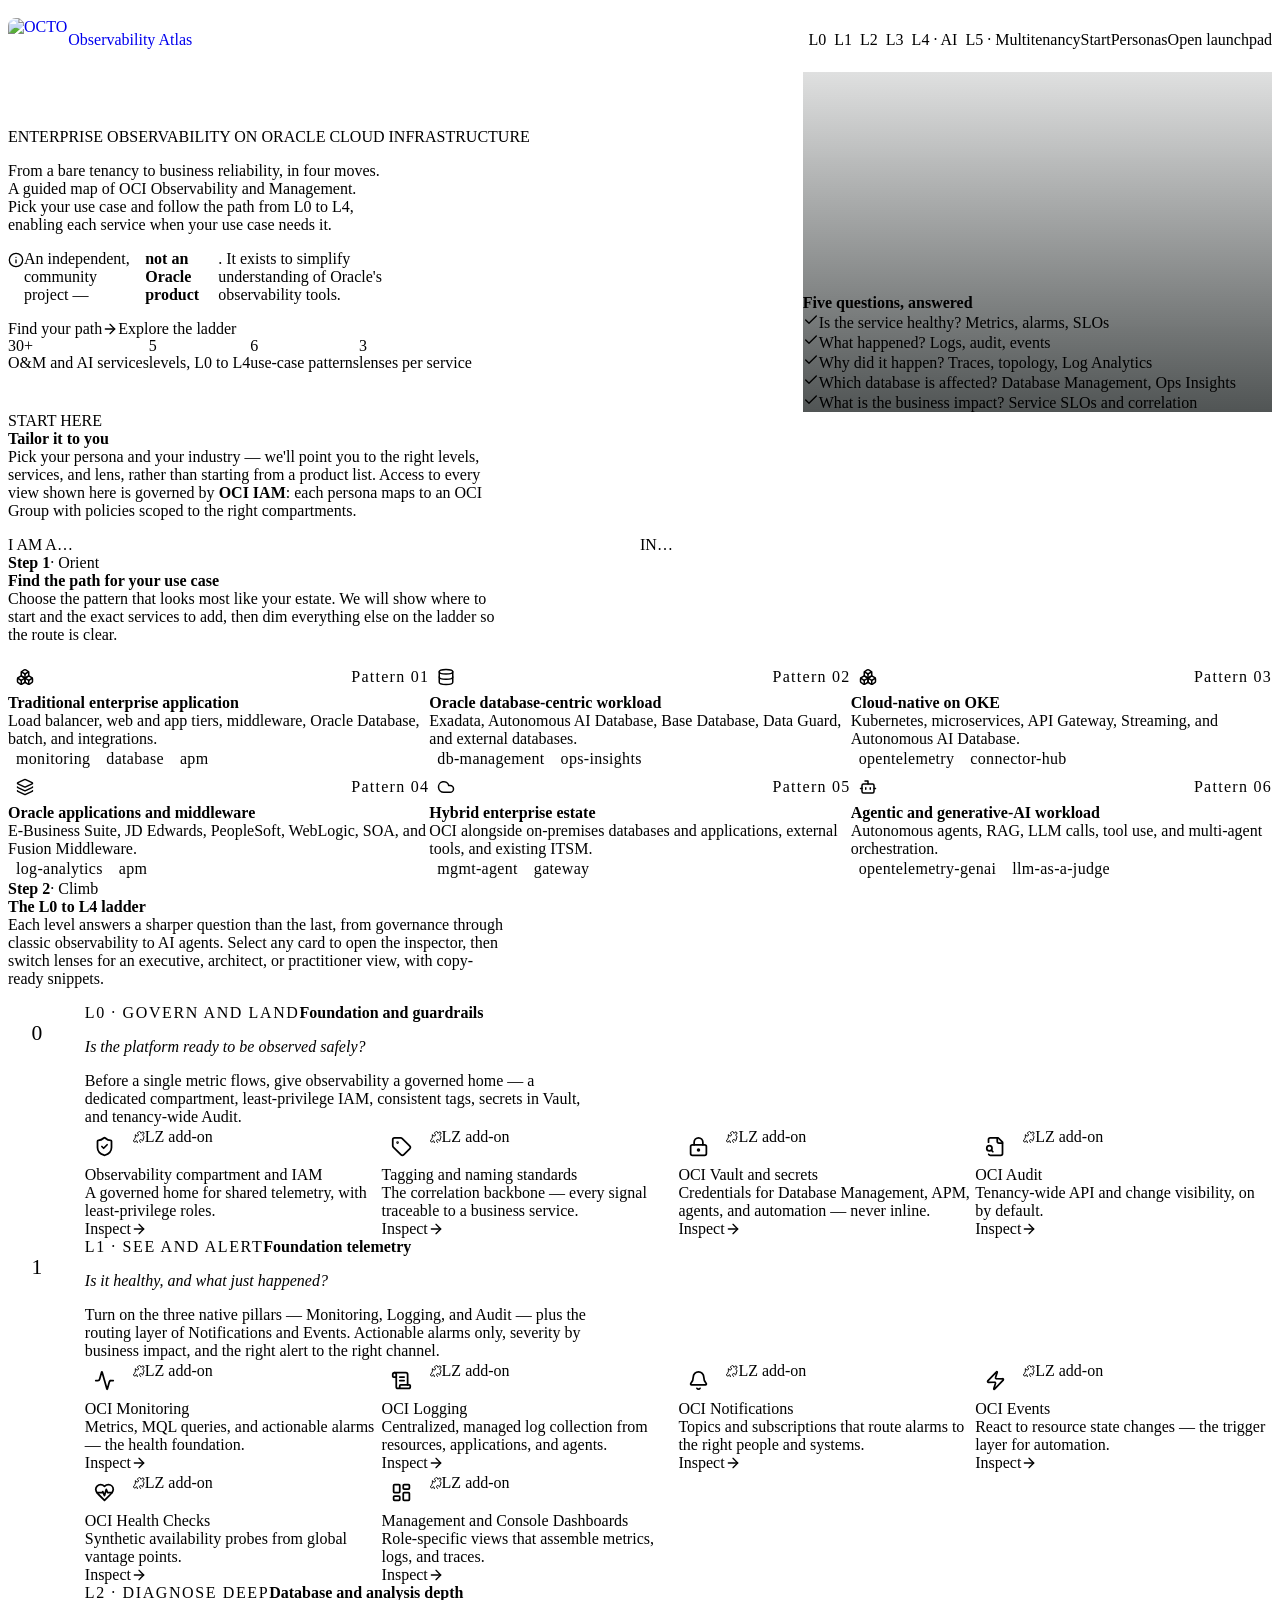
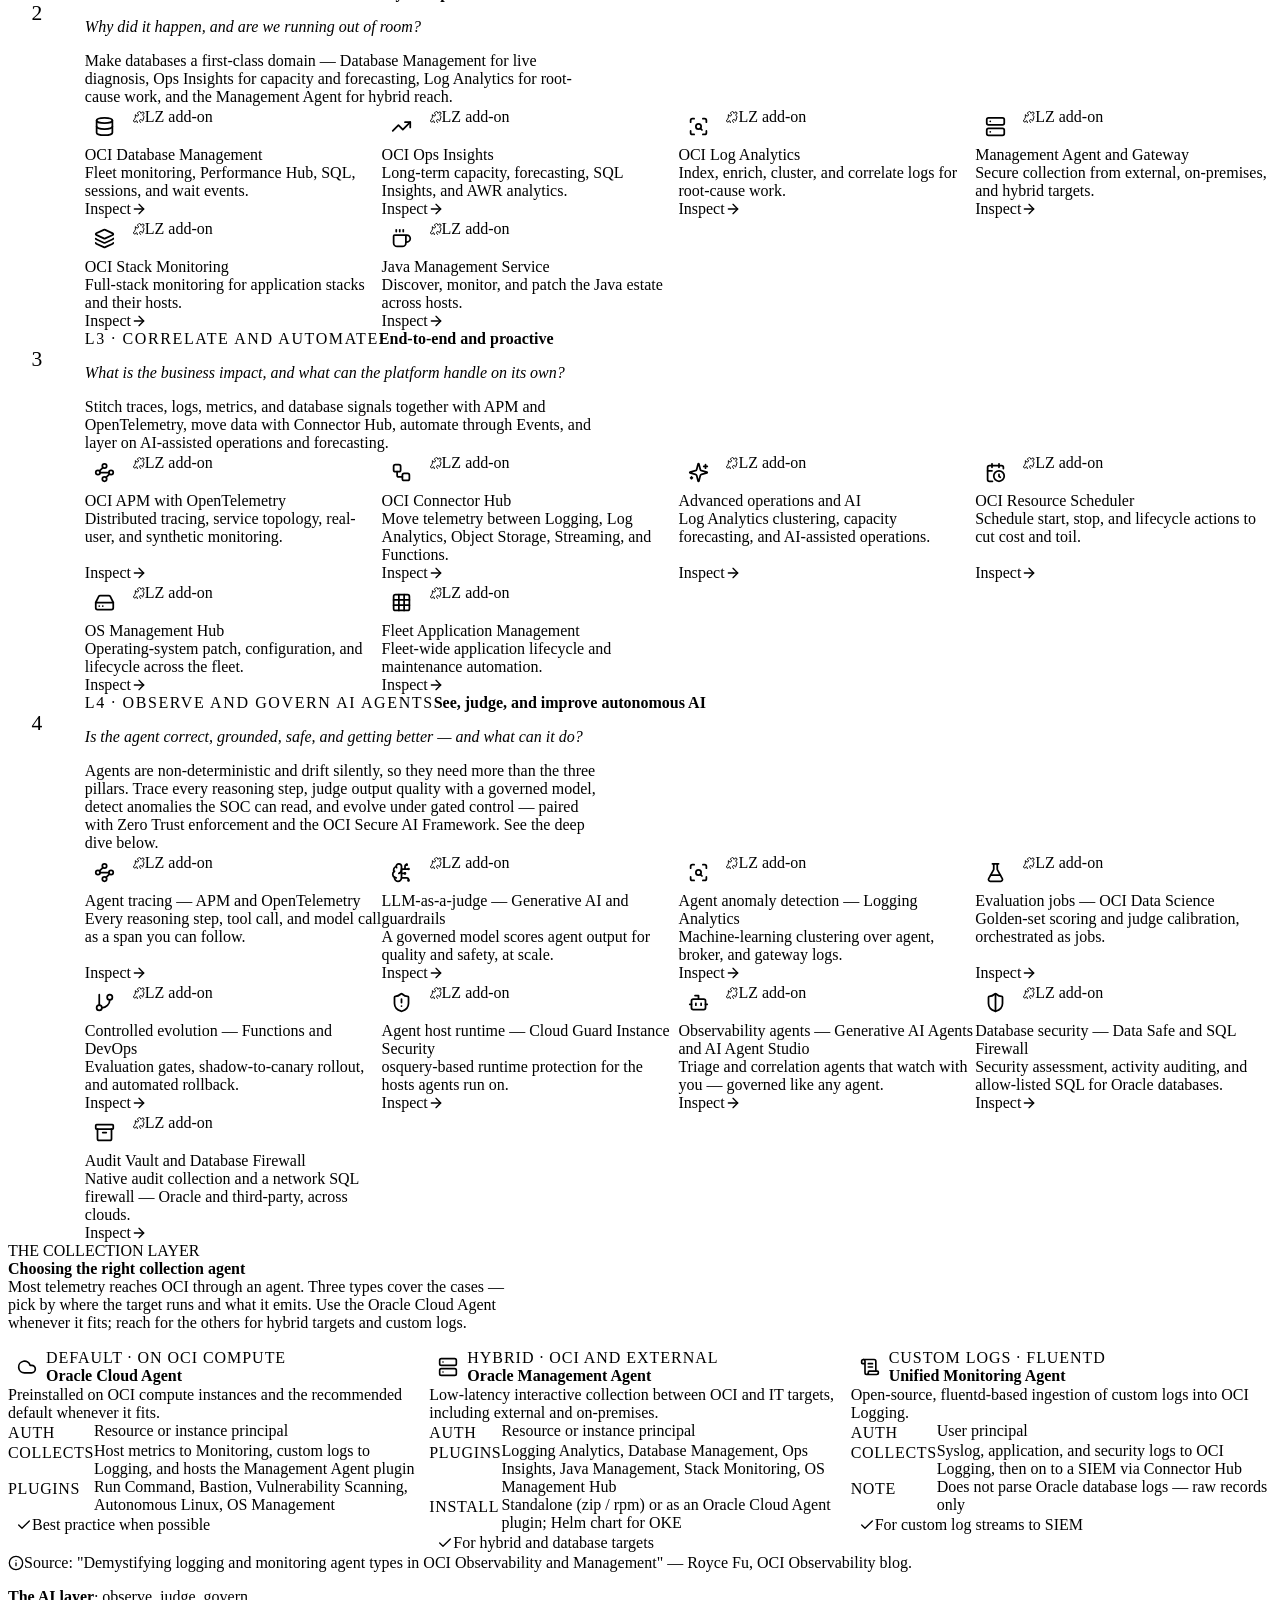
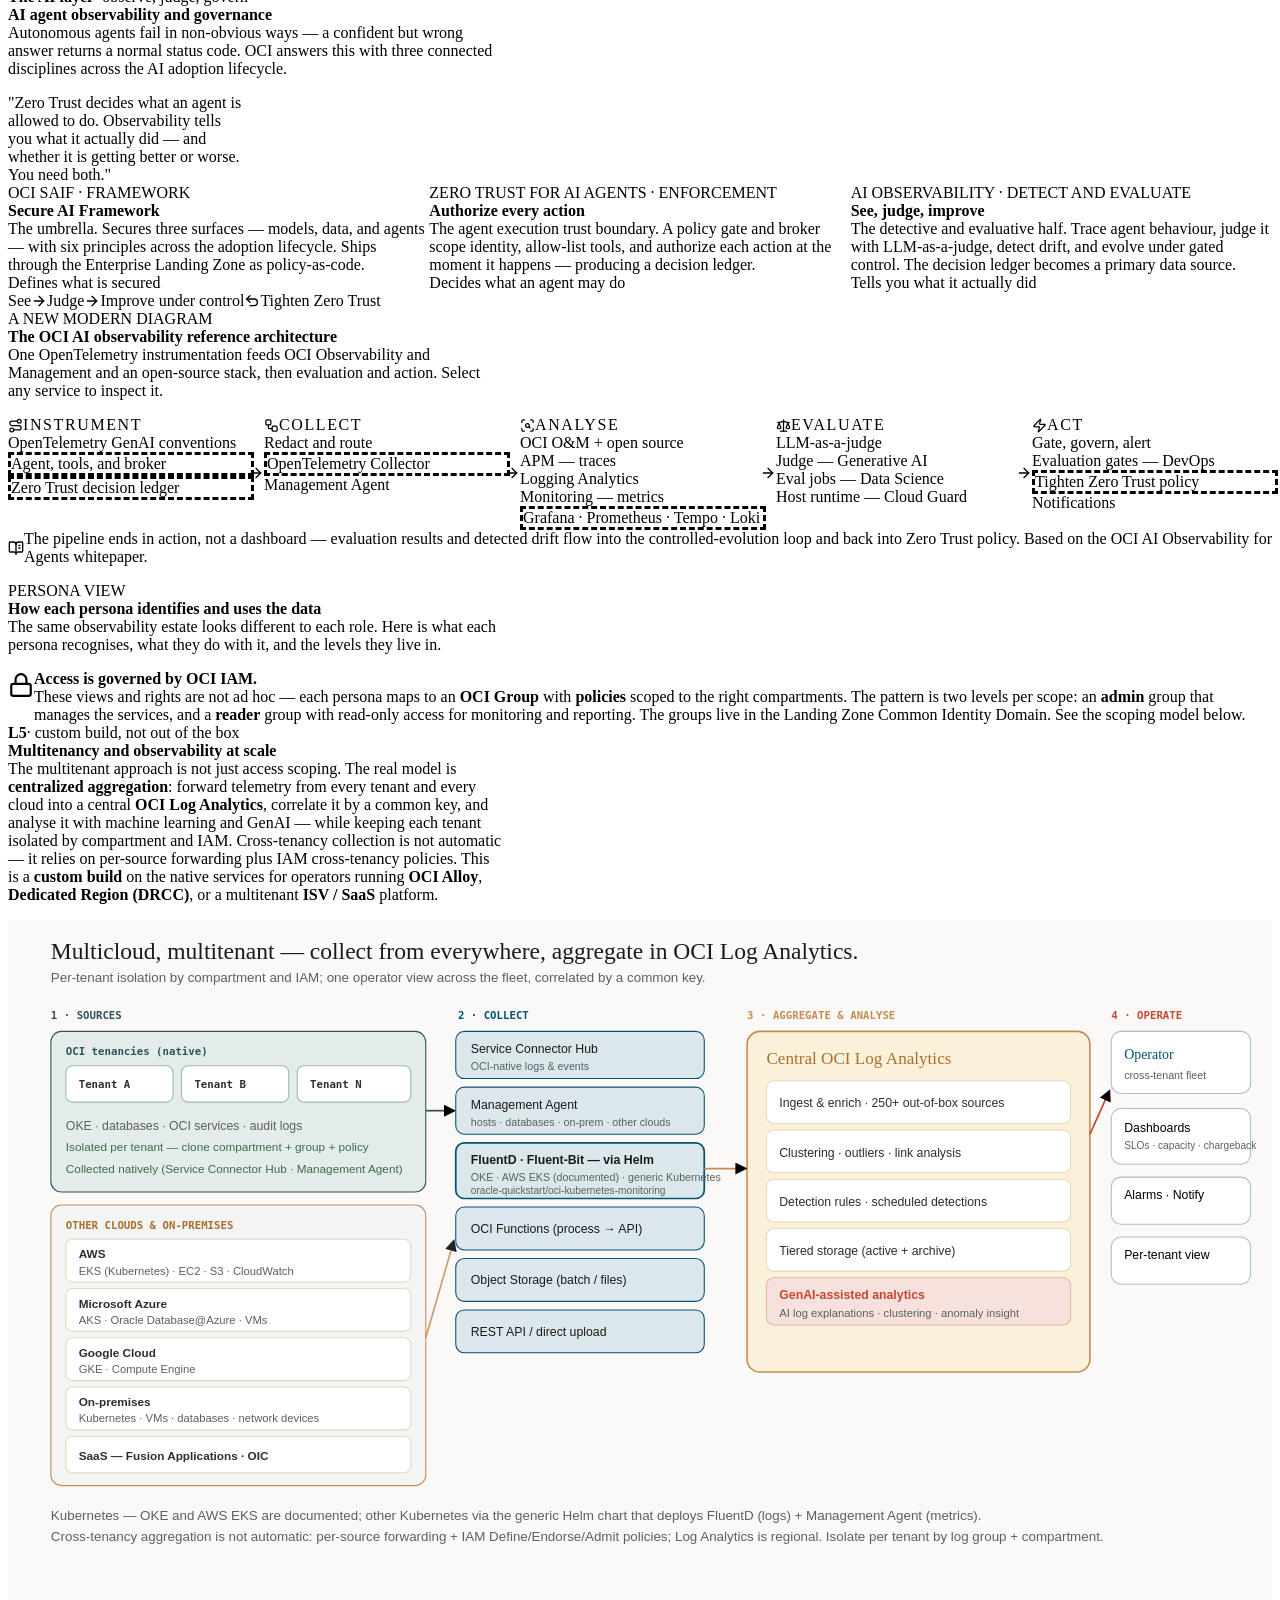
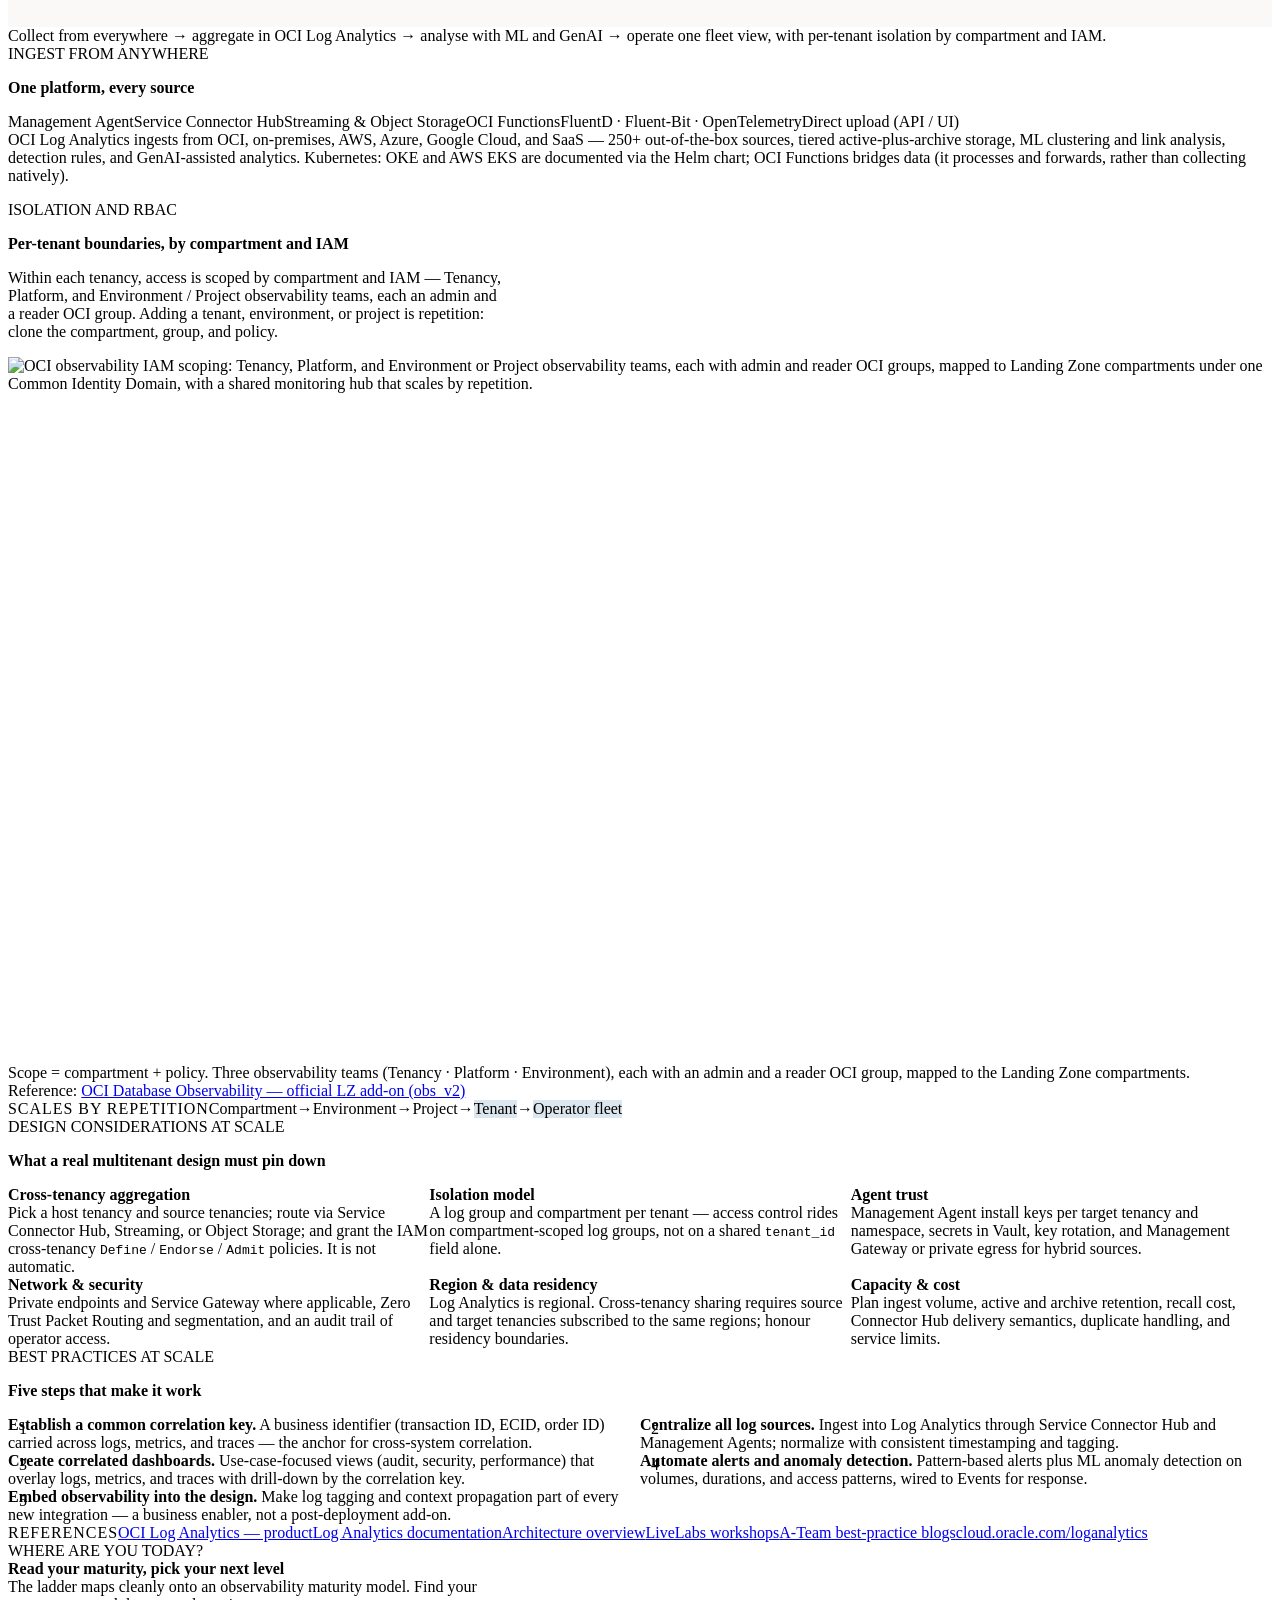
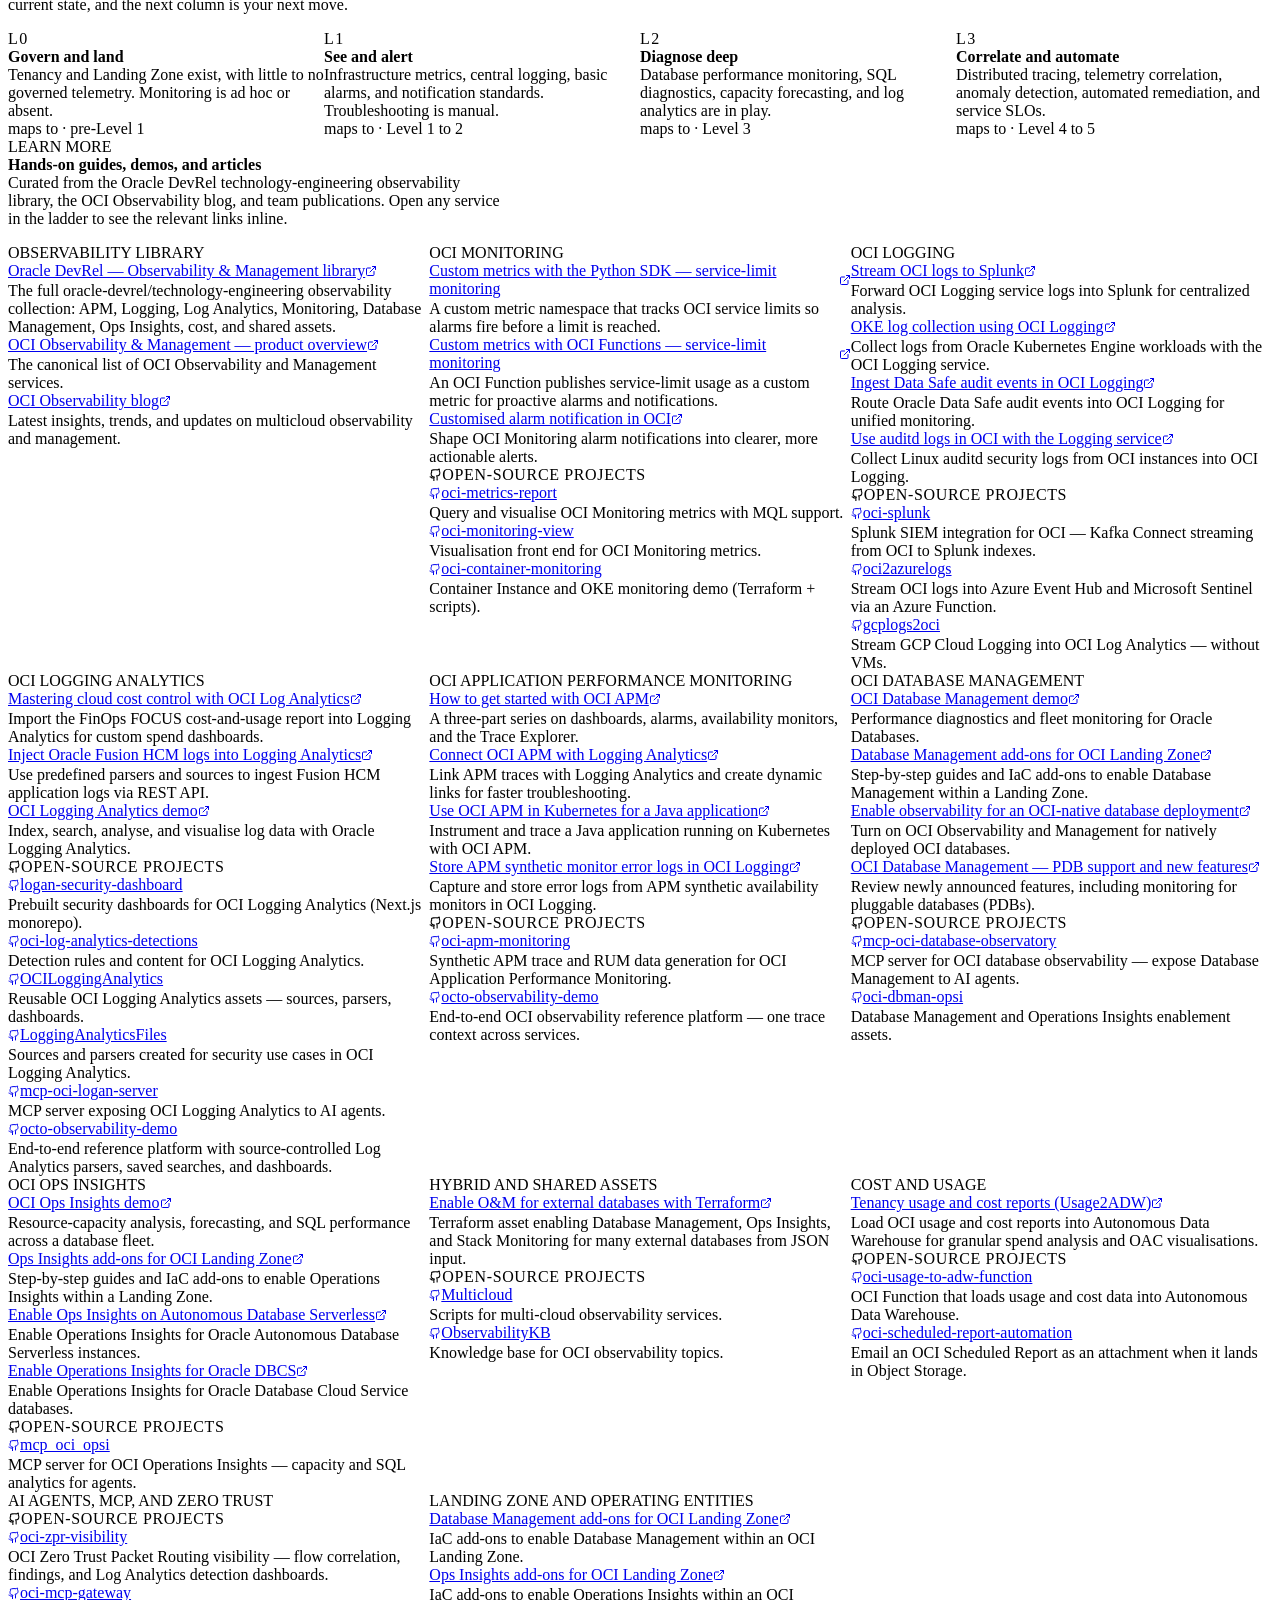
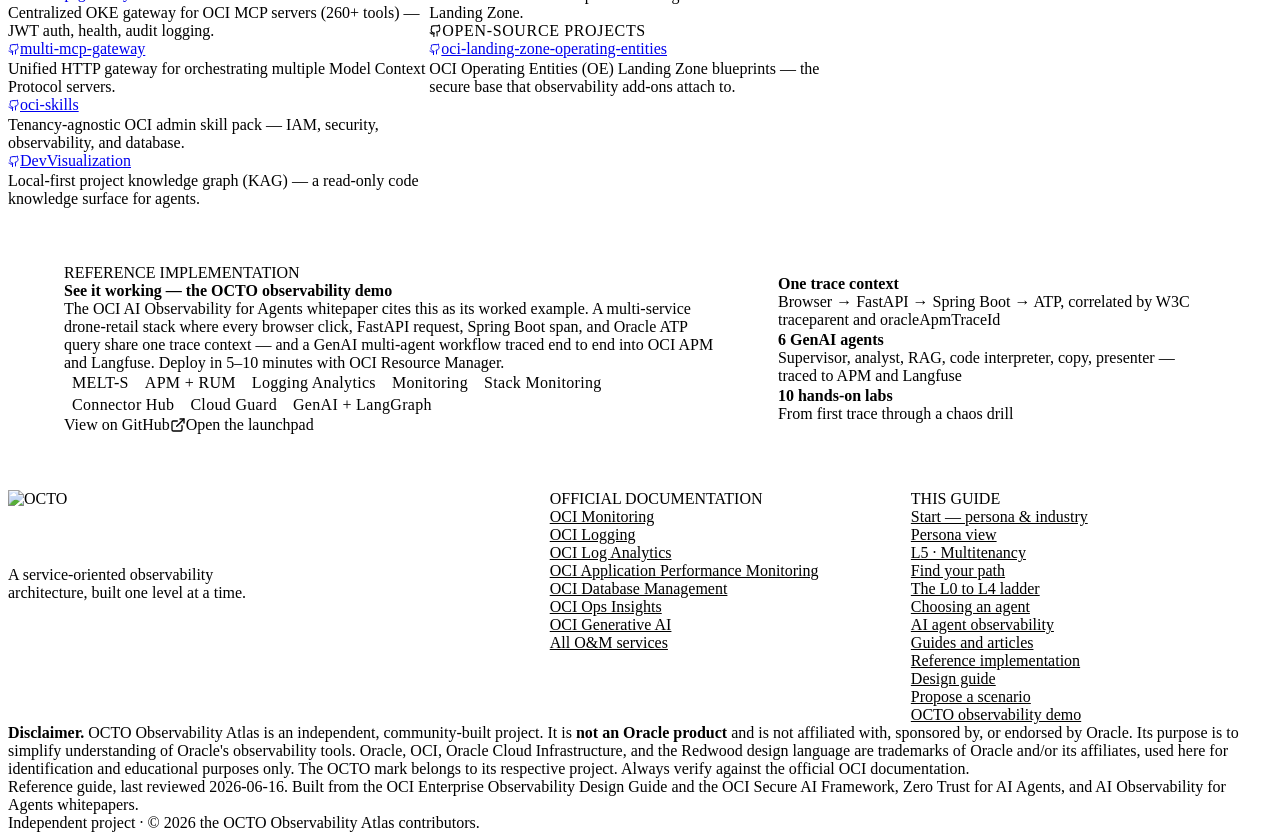
==== commit c93263fb: "docs: apply Codex review corrections to multitenancy model - 250+ out-of-the-box sources (was 300+);" ====
--- a/index.html
+++ b/index.html
@@ -412,7 +412,7 @@
         <div class="section__head reveal">
           <span class="steptag"><b>L5</b> · custom build, not out of the box</span>
           <h2>Multitenancy and observability at scale</h2>
-          <p>The multitenant approach is not just access scoping. The real model is <b>centralized aggregation</b>: collect telemetry from every tenant and every cloud, aggregate it in <b>OCI Log Analytics</b>, correlate it by a common key, and analyse it with machine learning and GenAI — while keeping each tenant isolated by compartment and IAM. This is a custom build on the native services for operators running <b>OCI Alloy</b>, <b>Dedicated Region (DRCC)</b>, or a multitenant <b>ISV / SaaS</b> platform.</p>
+          <p>The multitenant approach is not just access scoping. The real model is <b>centralized aggregation</b>: forward telemetry from every tenant and every cloud into a central <b>OCI Log Analytics</b>, correlate it by a common key, and analyse it with machine learning and GenAI — while keeping each tenant isolated by compartment and IAM. Cross-tenancy collection is not automatic — it relies on per-source forwarding plus IAM cross-tenancy policies. This is a <b>custom build</b> on the native services for operators running <b>OCI Alloy</b>, <b>Dedicated Region (DRCC)</b>, or a multitenant <b>ISV / SaaS</b> platform.</p>
         </div>
 
         <figure class="lzfig reveal">
@@ -434,7 +434,7 @@
           <span class="l5pill">FluentD · Fluent-Bit · OpenTelemetry</span>
           <span class="l5pill">Direct upload (API / UI)</span>
         </div>
-        <p class="reveal" style="color:var(--text-muted);font-size:var(--text-sm);margin-top:var(--space-3)">OCI Log Analytics ingests from OCI, on-premises, AWS, Azure, Google Cloud, and SaaS — 300+ out-of-the-box sources, tiered active-plus-archive storage, ML clustering and link analysis, detection rules, and LoganAI (AI explanations, agentic MCP, RAG dashboards).</p>
+        <p class="reveal" style="color:var(--text-muted);font-size:var(--text-sm);margin-top:var(--space-3)">OCI Log Analytics ingests from OCI, on-premises, AWS, Azure, Google Cloud, and SaaS — 250+ out-of-the-box sources, tiered active-plus-archive storage, ML clustering and link analysis, detection rules, and GenAI-assisted analytics. Kubernetes: OKE and AWS EKS are documented via the Helm chart; OCI Functions bridges data (it processes and forwards, rather than collecting natively).</p>
 
         <div class="section__head reveal" style="margin:var(--space-8) 0 var(--space-5)">
           <span class="eyebrow">Isolation and RBAC</span>
@@ -456,6 +456,19 @@
           <span class="l5pill">Project</span><span class="arrow">→</span>
           <span class="l5pill l5pill--op">Tenant</span><span class="arrow">→</span>
           <span class="l5pill l5pill--op">Operator fleet</span>
+        </div>
+
+        <div class="section__head reveal" style="margin:var(--space-8) 0 var(--space-5)">
+          <span class="eyebrow">Design considerations at scale</span>
+          <h3 style="font-size:var(--text-xl)">What a real multitenant design must pin down</h3>
+        </div>
+        <div class="pgrid reveal" style="grid-template-columns:repeat(3,1fr)">
+          <article class="tier3card" style="--tc:var(--l5)"><h3>Cross-tenancy aggregation</h3><p>Pick a host tenancy and source tenancies; route via Service Connector Hub, Streaming, or Object Storage; and grant the IAM cross-tenancy <code>Define</code> / <code>Endorse</code> / <code>Admit</code> policies. It is not automatic.</p></article>
+          <article class="tier3card" style="--tc:var(--l5)"><h3>Isolation model</h3><p>A log group and compartment per tenant — access control rides on compartment-scoped log groups, not on a shared <code>tenant_id</code> field alone.</p></article>
+          <article class="tier3card" style="--tc:var(--l5)"><h3>Agent trust</h3><p>Management Agent install keys per target tenancy and namespace, secrets in Vault, key rotation, and Management Gateway or private egress for hybrid sources.</p></article>
+          <article class="tier3card" style="--tc:var(--l5)"><h3>Network &amp; security</h3><p>Private endpoints and Service Gateway where applicable, Zero Trust Packet Routing and segmentation, and an audit trail of operator access.</p></article>
+          <article class="tier3card" style="--tc:var(--l5)"><h3>Region &amp; data residency</h3><p>Log Analytics is regional. Cross-tenancy sharing requires source and target tenancies subscribed to the same regions; honour residency boundaries.</p></article>
+          <article class="tier3card" style="--tc:var(--l5)"><h3>Capacity &amp; cost</h3><p>Plan ingest volume, active and archive retention, recall cost, Connector Hub delivery semantics, duplicate handling, and service limits.</p></article>
         </div>
 
         <div class="section__head reveal" style="margin:var(--space-8) 0 var(--space-5)">
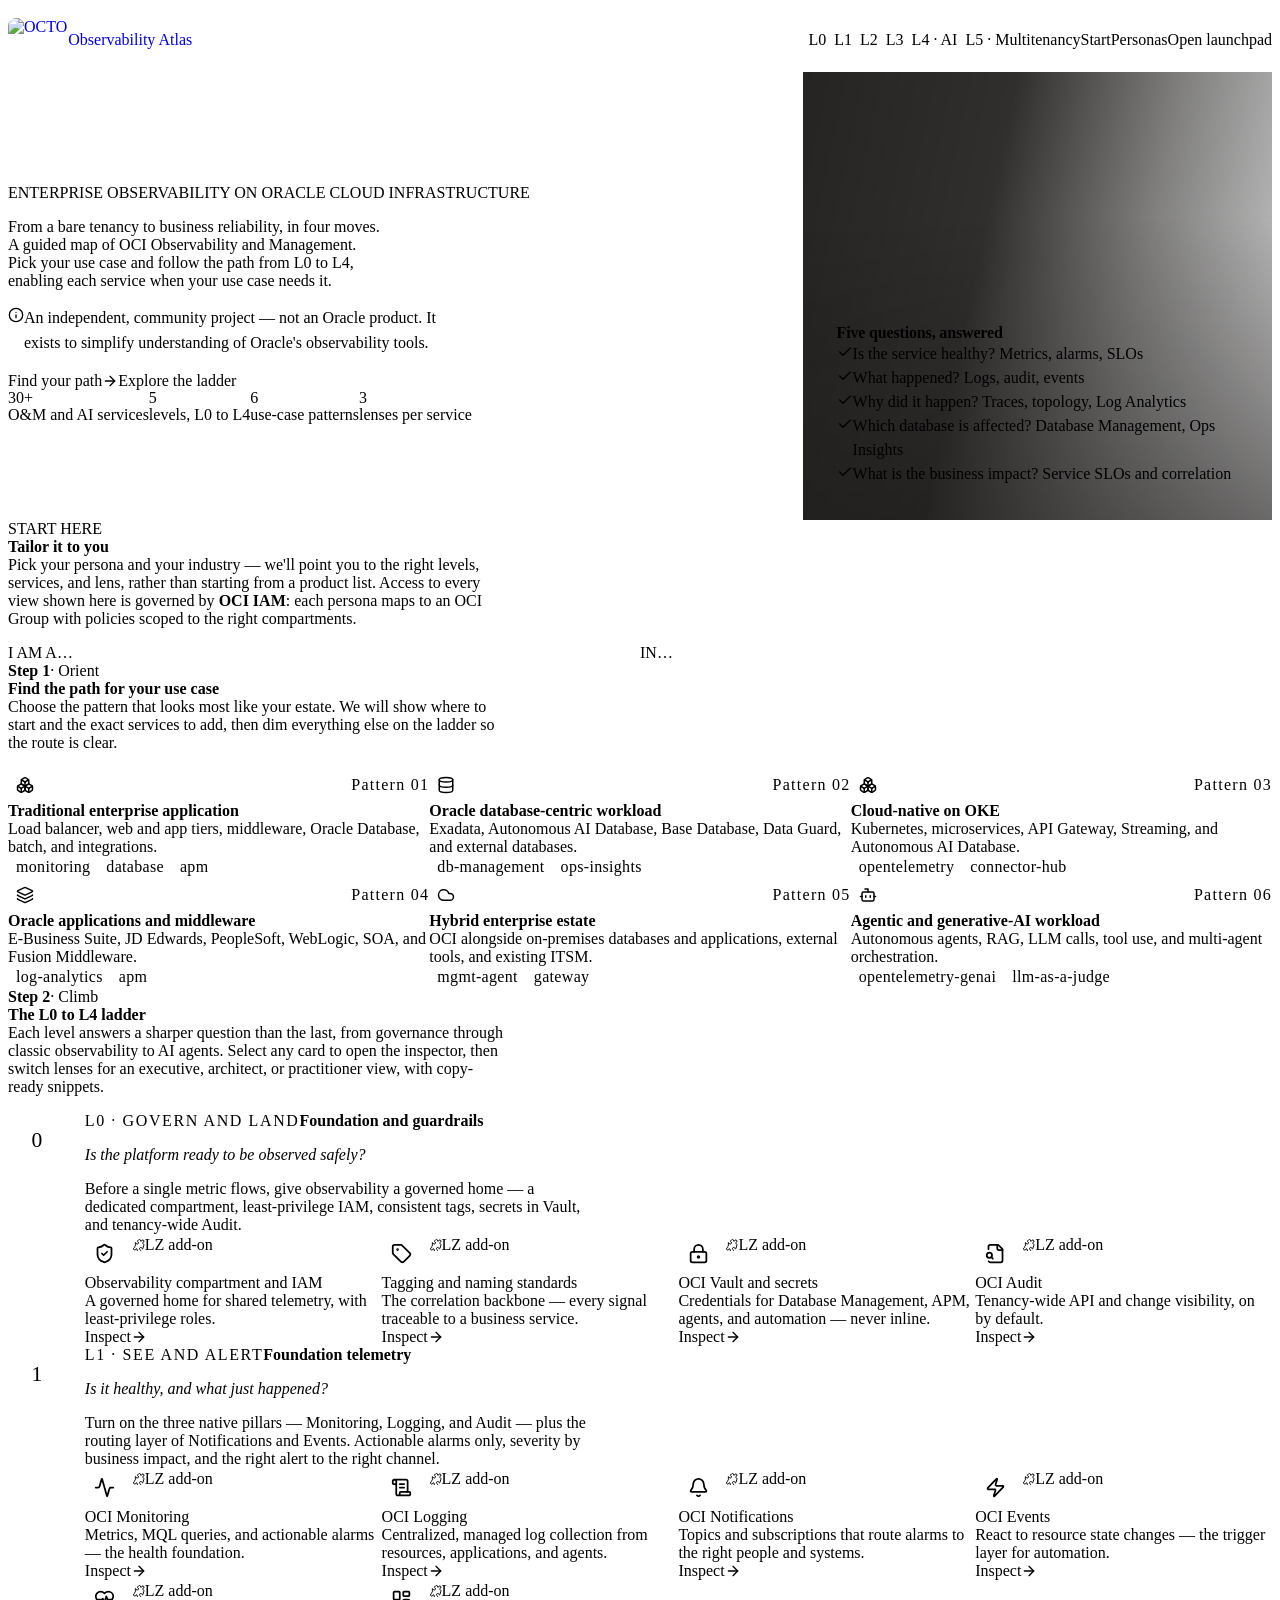
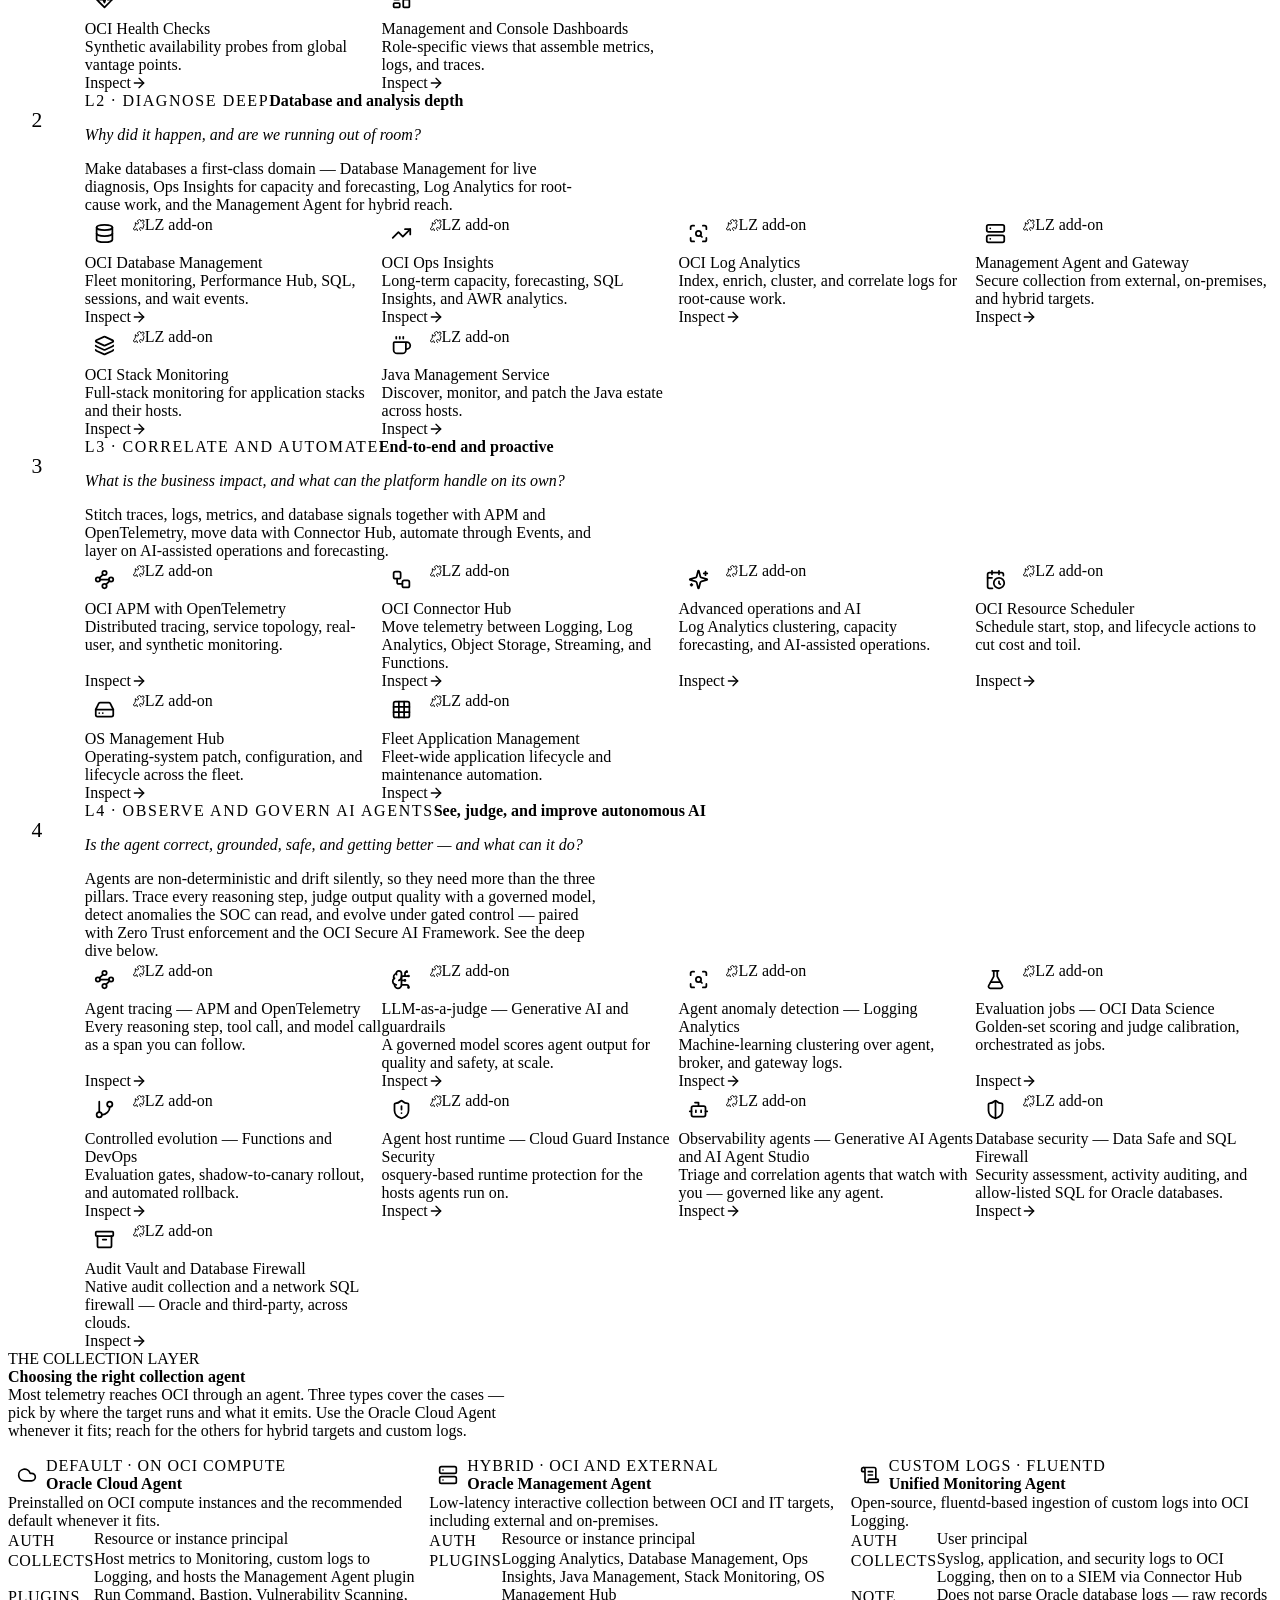
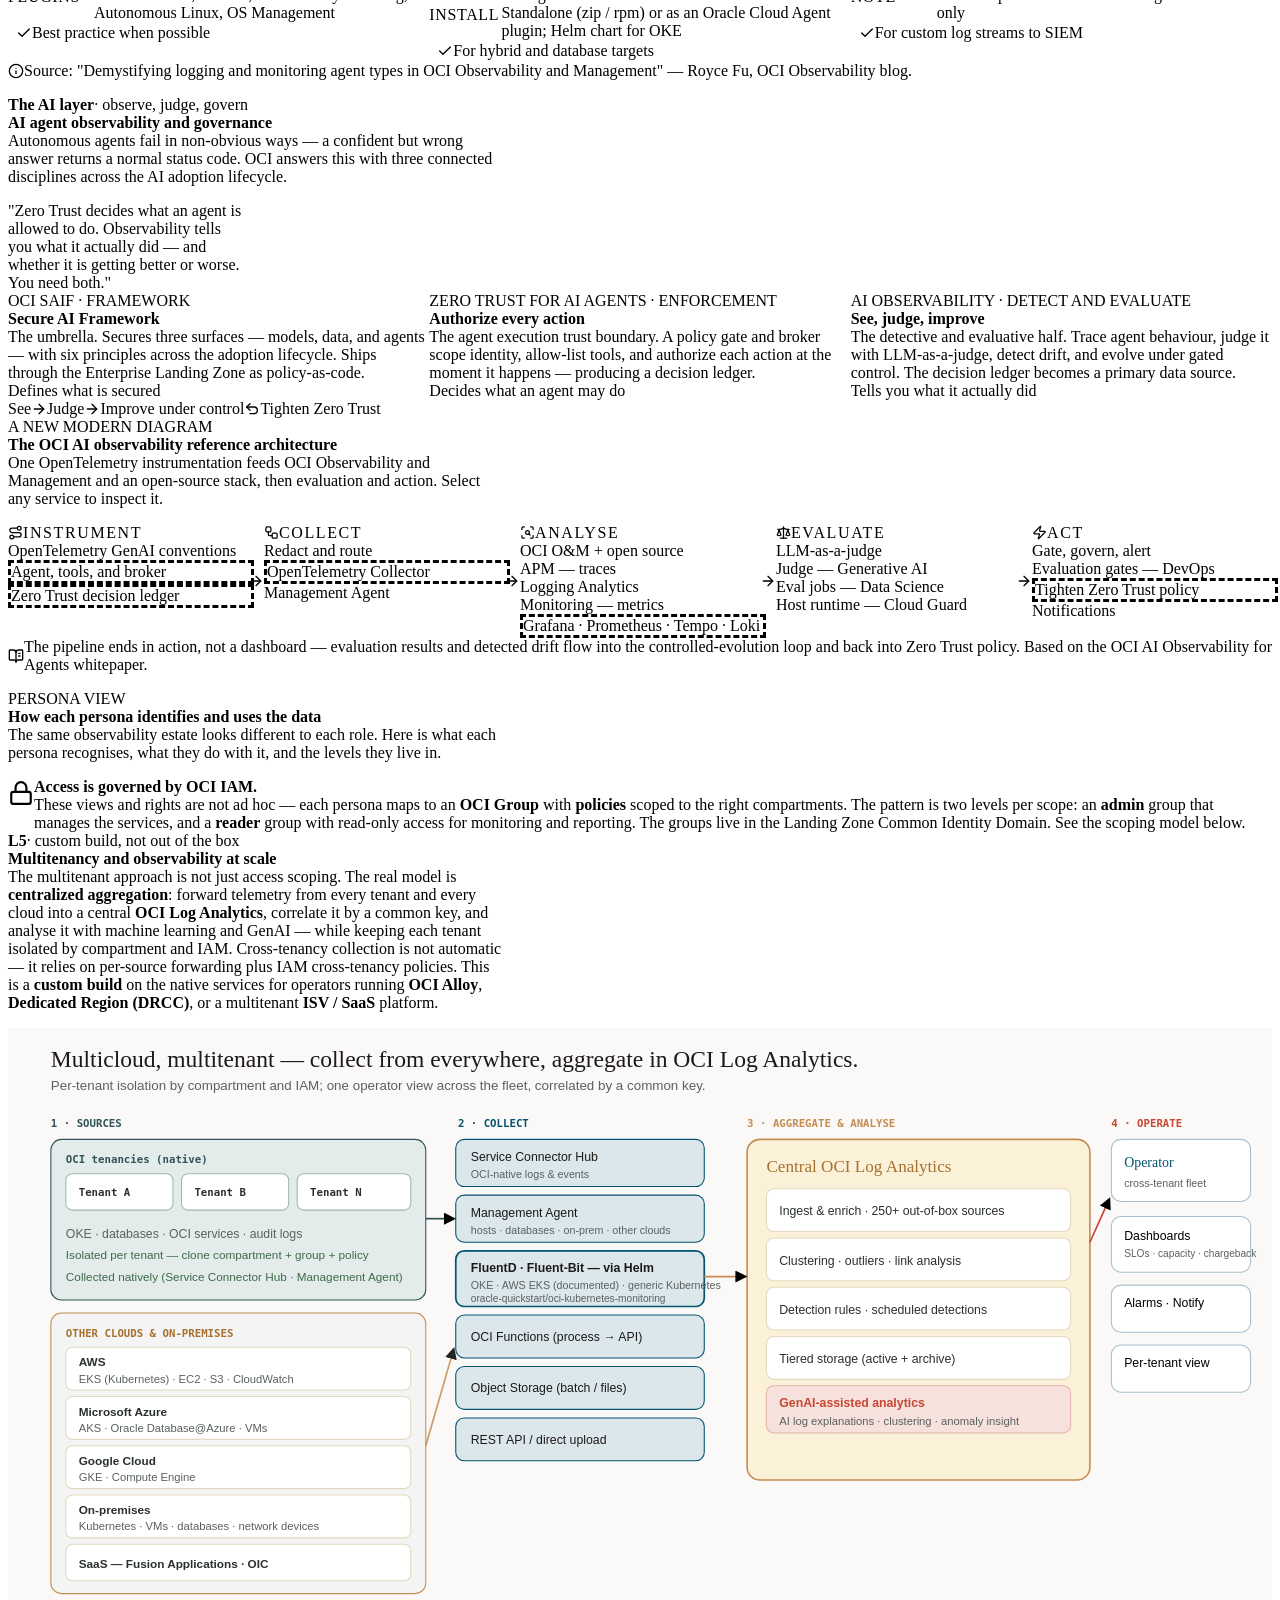
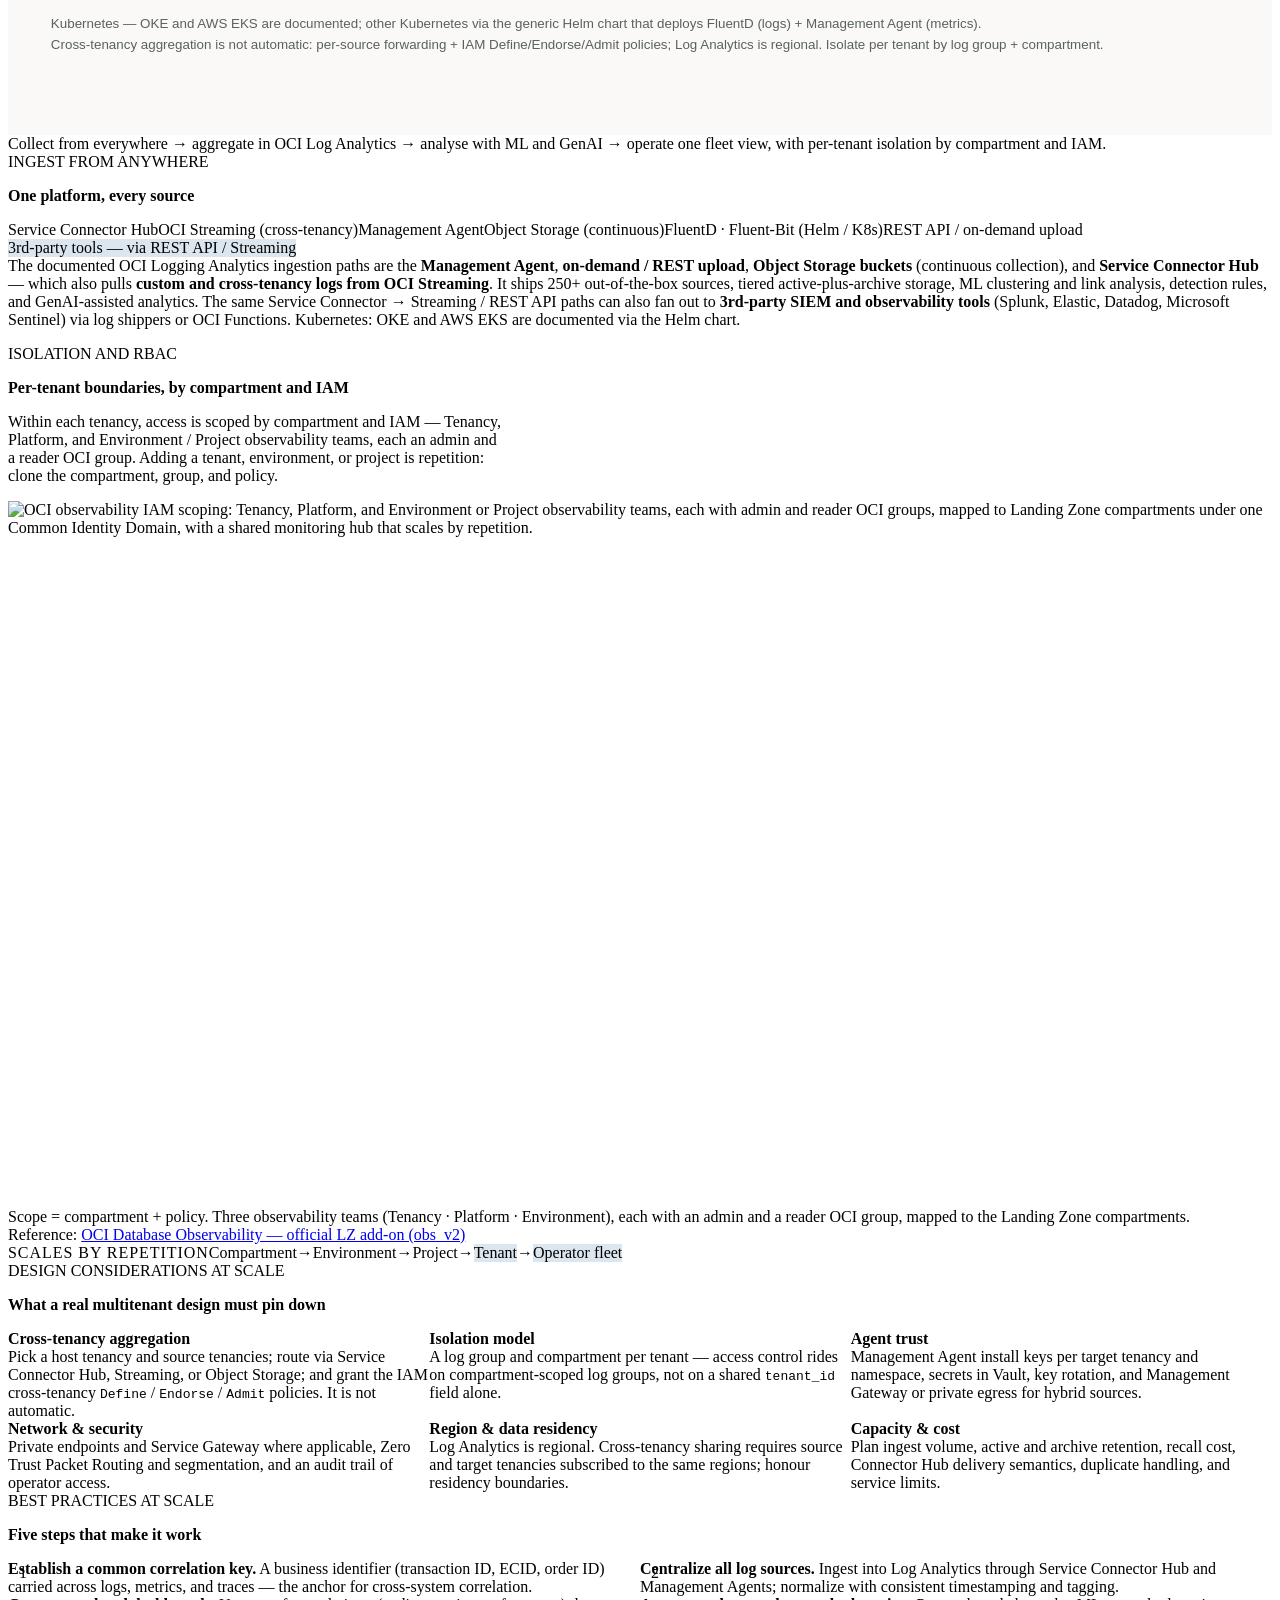
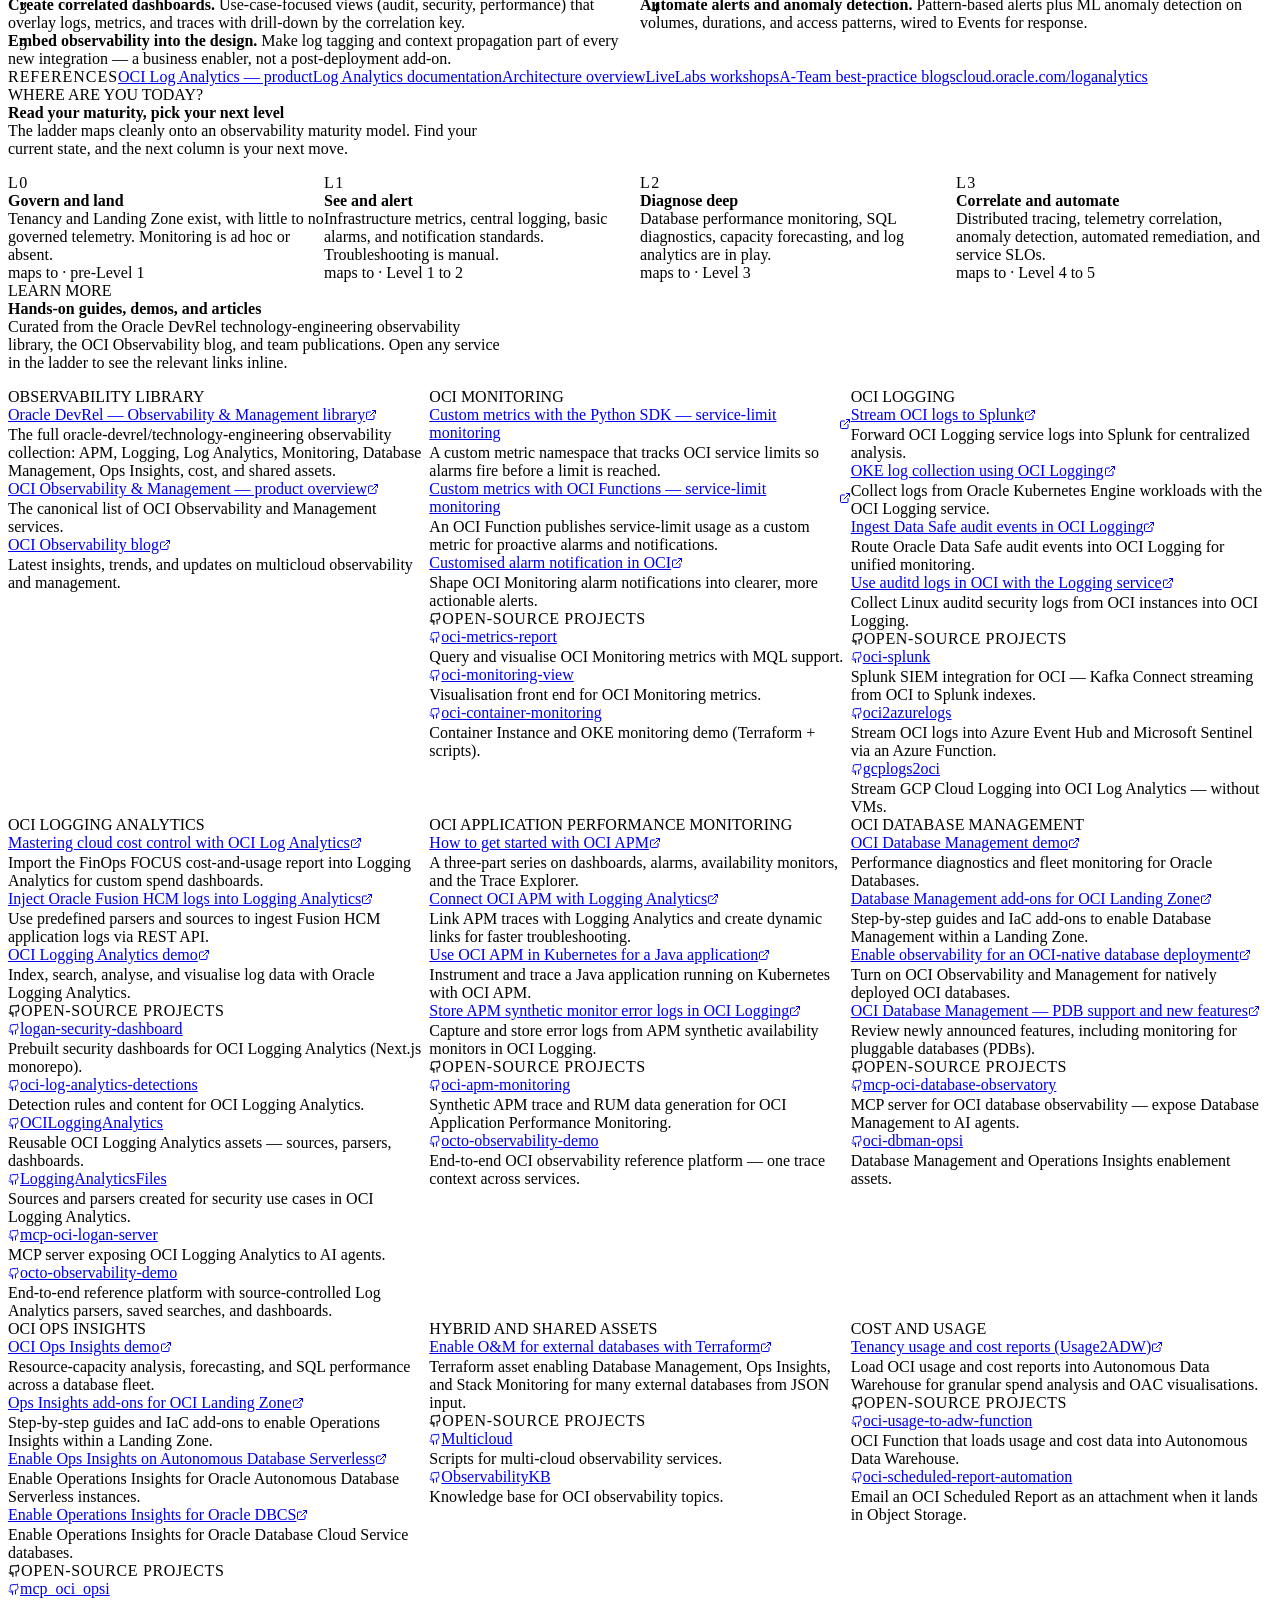
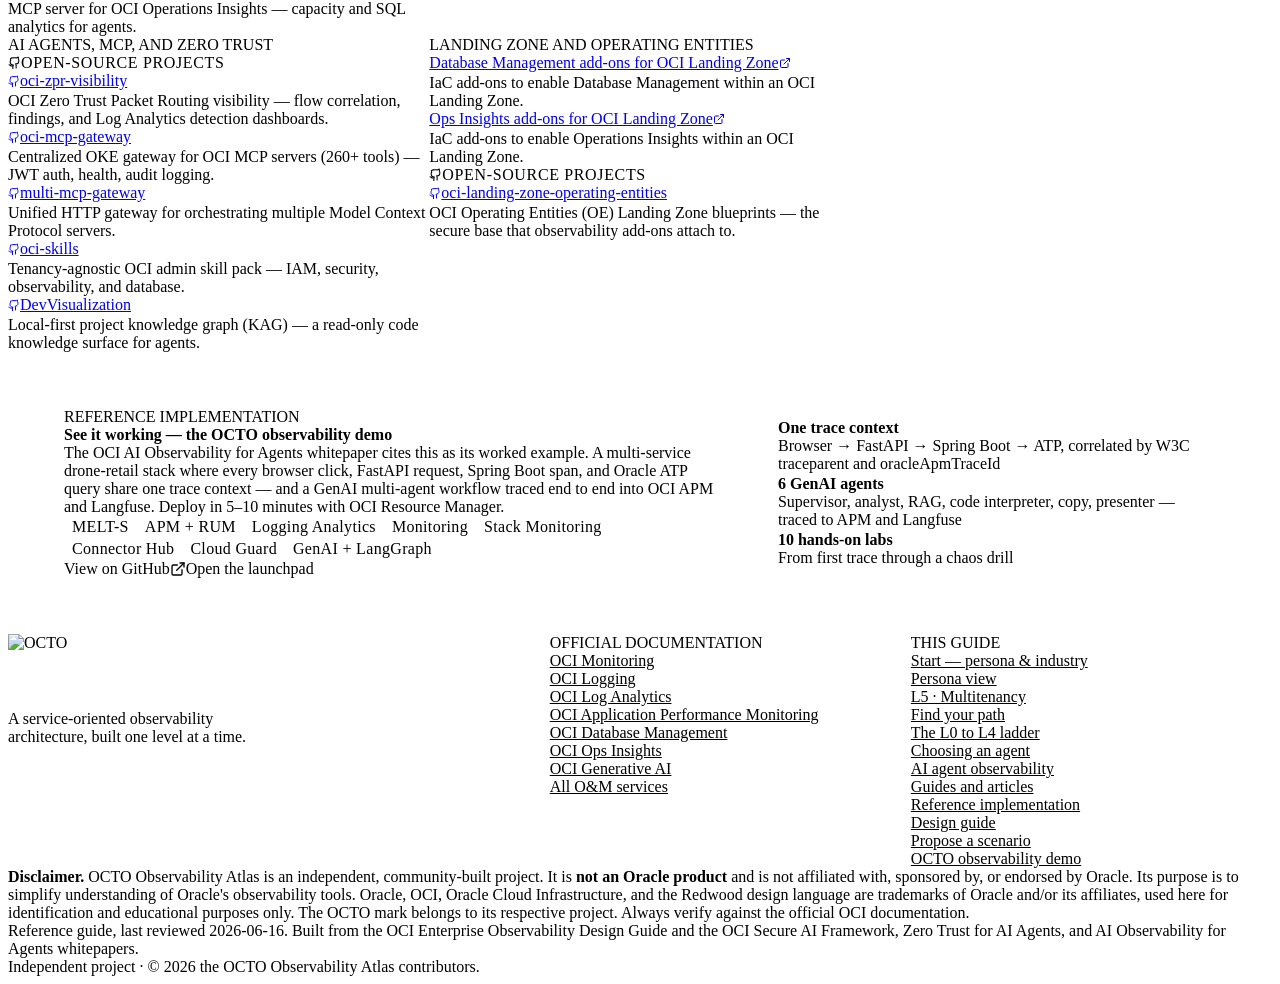
==== commit 8571ddf2: "style: refine hero disclaimer + 'Five questions' card - Disclaimer note: wrap running text in a span" ====
--- a/index.html
+++ b/index.html
@@ -53,7 +53,7 @@
           <p class="eyebrow">Enterprise observability on Oracle Cloud Infrastructure</p>
           <h1>From a bare tenancy to <span class="accent">business reliability</span>, in four moves.</h1>
           <p class="hero__lede">A guided map of OCI Observability and Management. Pick your use case and follow the path from L0 to L4, enabling each service when your use case needs it.</p>
-          <p class="hero__note"><svg class="lucide" viewBox="0 0 24 24" fill="none" stroke="currentColor" stroke-width="2" stroke-linecap="round" stroke-linejoin="round" aria-hidden="true"><circle cx="12" cy="12" r="10"/><path d="M12 16v-4"/><path d="M12 8h.01"/></svg> An independent, community project — <b>not an Oracle product</b>. It exists to simplify understanding of Oracle's observability tools.</p>
+          <p class="hero__note"><svg class="lucide" viewBox="0 0 24 24" fill="none" stroke="currentColor" stroke-width="2" stroke-linecap="round" stroke-linejoin="round" aria-hidden="true"><circle cx="12" cy="12" r="10"/><path d="M12 16v-4"/><path d="M12 8h.01"/></svg> <span>An independent, community project — <b>not an Oracle product</b>. It exists to simplify understanding of Oracle's observability tools.</span></p>
           <div class="hero__actions">
             <a class="btn btn--primary" href="#finder">Find your path <svg class="lucide" viewBox="0 0 24 24" fill="none" stroke="currentColor" stroke-width="2" stroke-linecap="round" stroke-linejoin="round" aria-hidden="true"><path d="M5 12h14"/><path d="m12 5 7 7-7 7"/></svg></a>
             <a class="btn btn--secondary" href="#ladder">Explore the ladder</a>
@@ -416,7 +416,7 @@
         </div>
 
         <figure class="lzfig reveal">
-          <img src="assets/diagrams/observability-multitenant.svg" alt="Multitenant observability at scale: per-tenant multicloud sources (OCI, Oracle Database@Azure, AWS, GCP, on-premises, Fusion SaaS, OKE) are collected by Management Agent, Service Connector Hub, Streaming and Object Storage, Functions, FluentD/Fluent-Bit/OpenTelemetry and direct upload, aggregated into a central OCI Log Analytics that ingests 300-plus sources, clusters and correlates with link analysis and detection rules and tiered storage and LoganAI, and is surfaced to an operator cross-tenant fleet view, dashboards, alarms, and per-tenant views — with per-tenant isolation by compartment and IAM." loading="lazy" width="1180" height="600" />
+          <img src="assets/diagrams/observability-multitenant.svg" alt="Multitenant observability at scale: per-tenant multicloud sources (OCI, Oracle Database@Azure, AWS, GCP, on-premises, Fusion SaaS, OKE) are collected by Service Connector Hub, OCI Streaming (custom and cross-tenancy logs), Management Agent, Object Storage buckets, FluentD/Fluent-Bit via Helm, and the REST API or on-demand upload, aggregated into a central OCI Log Analytics that ingests 250-plus sources with clustering, link analysis, detection rules, tiered storage and GenAI-assisted analytics. The same Service Connector, Streaming and REST API paths can also feed 3rd-party SIEM and observability tools, and data is surfaced to an operator cross-tenant fleet view, dashboards, alarms, and per-tenant views — with per-tenant isolation by log group and compartment." loading="lazy" width="1180" height="660" />
           <figcaption>
             <span>Collect from everywhere → aggregate in OCI Log Analytics → analyse with ML and GenAI → operate one fleet view, with per-tenant isolation by compartment and IAM.</span>
           </figcaption>
@@ -427,14 +427,15 @@
           <h3 style="font-size:var(--text-xl)">One platform, every source</h3>
         </div>
         <div class="l5scale reveal" style="gap:var(--space-2)">
+          <span class="l5pill">Service Connector Hub</span>
+          <span class="l5pill">OCI Streaming (cross-tenancy)</span>
           <span class="l5pill">Management Agent</span>
-          <span class="l5pill">Service Connector Hub</span>
-          <span class="l5pill">Streaming &amp; Object Storage</span>
-          <span class="l5pill">OCI Functions</span>
-          <span class="l5pill">FluentD · Fluent-Bit · OpenTelemetry</span>
-          <span class="l5pill">Direct upload (API / UI)</span>
-        </div>
-        <p class="reveal" style="color:var(--text-muted);font-size:var(--text-sm);margin-top:var(--space-3)">OCI Log Analytics ingests from OCI, on-premises, AWS, Azure, Google Cloud, and SaaS — 250+ out-of-the-box sources, tiered active-plus-archive storage, ML clustering and link analysis, detection rules, and GenAI-assisted analytics. Kubernetes: OKE and AWS EKS are documented via the Helm chart; OCI Functions bridges data (it processes and forwards, rather than collecting natively).</p>
+          <span class="l5pill">Object Storage (continuous)</span>
+          <span class="l5pill">FluentD · Fluent-Bit (Helm / K8s)</span>
+          <span class="l5pill">REST API / on-demand upload</span>
+          <span class="l5pill l5pill--op">3rd-party tools — via REST API / Streaming</span>
+        </div>
+        <p class="reveal" style="color:var(--text-muted);font-size:var(--text-sm);margin-top:var(--space-3)">The documented OCI Logging Analytics ingestion paths are the <b>Management Agent</b>, <b>on-demand / REST upload</b>, <b>Object Storage buckets</b> (continuous collection), and <b>Service Connector Hub</b> — which also pulls <b>custom and cross-tenancy logs from OCI Streaming</b>. It ships 250+ out-of-the-box sources, tiered active-plus-archive storage, ML clustering and link analysis, detection rules, and GenAI-assisted analytics. The same Service Connector → Streaming / REST API paths can also fan out to <b>3rd-party SIEM and observability tools</b> (Splunk, Elastic, Datadog, Microsoft Sentinel) via log shippers or OCI Functions. Kubernetes: OKE and AWS EKS are documented via the Helm chart.</p>
 
         <div class="section__head reveal" style="margin:var(--space-8) 0 var(--space-5)">
           <span class="eyebrow">Isolation and RBAC</span>
--- a/assets/guide.css
+++ b/assets/guide.css
@@ -102,23 +102,25 @@
 }
 .hero h1 .accent { color: var(--red-redwood); }
 .hero__lede { margin-top: var(--space-5); font-size: var(--text-lg); color: var(--text-muted); max-width: 46ch; line-height: var(--leading-relaxed); }
-.hero__note { margin-top: var(--space-4); display: inline-flex; align-items: flex-start; gap: var(--space-2); font-size: var(--text-sm); color: var(--text-muted); background: var(--gold-tint); border: 1px solid color-mix(in srgb, var(--ochre) 35%, transparent); border-radius: var(--radius-md); padding: var(--space-3) var(--space-4); max-width: 52ch; }
-.hero__note .lucide { color: var(--ochre); flex: none; margin-top: 2px; }
-.hero__note b { color: var(--text-strong); }
+.hero__note { margin-top: var(--space-4); display: flex; align-items: flex-start; gap: var(--space-2); font-size: var(--text-sm); line-height: 1.55; color: var(--text-muted); background: var(--gold-tint); border: 1px solid color-mix(in srgb, var(--ochre) 35%, transparent); border-radius: var(--radius-md); padding: var(--space-3) var(--space-4); max-width: 56ch; width: fit-content; }
+.hero__note .lucide { color: var(--ochre); flex: none; margin-top: 1px; }
+.hero__note b { color: var(--text-strong); font-weight: var(--weight-semibold); }
 .hero__actions { margin-top: var(--space-6); display: flex; flex-wrap: wrap; gap: var(--space-3); }
 .hero__panel {
-  position: relative; border-radius: var(--radius-xl); overflow: hidden; min-height: 340px;
+  position: relative; border-radius: var(--radius-xl); overflow: hidden; min-height: 380px;
   background: var(--surface-inverse); box-shadow: var(--shadow-lg); display: flex; flex-direction: column; justify-content: flex-end;
-  padding: var(--space-6);
-}
-.hero__panel-bg { position: absolute; inset: 0; background-size: cover; background-position: center; }
-.hero__panel-scrim { position: absolute; inset: 0; background: linear-gradient(180deg, rgba(42,47,47,.15), rgba(42,47,47,.82)); }
-.hero__panel-body { position: relative; z-index: 1; }
-.hero__panel h2 { color: var(--white); font-size: var(--text-xl); margin: 0 0 var(--space-2); }
-.hero__qs { list-style: none; margin: 0; padding: 0; display: flex; flex-direction: column; gap: var(--space-2); }
-.hero__qs li { color: var(--stone-200); font-size: var(--text-sm); display: flex; gap: var(--space-2); align-items: baseline; }
+  padding: clamp(1.5rem, 1rem + 1.4vw, 2.25rem);
+}
+.hero__panel-bg { position: absolute; inset: 0; background-size: cover; background-position: right center; }
+.hero__panel-scrim { position: absolute; inset: 0; background:
+  linear-gradient(102deg, rgba(26,24,23,.95) 0%, rgba(26,24,23,.9) 38%, rgba(26,24,23,.55) 68%, rgba(26,24,23,.22) 100%),
+  linear-gradient(180deg, rgba(26,24,23,0) 32%, rgba(26,24,23,.55) 100%); }
+.hero__panel-body { position: relative; z-index: 1; max-width: 32rem; }
+.hero__panel h2 { color: var(--white); font-size: var(--text-xl); margin: 0 0 var(--space-4); letter-spacing: -.01em; }
+.hero__qs { list-style: none; margin: 0; padding: 0; display: flex; flex-direction: column; gap: var(--space-3); }
+.hero__qs li { color: var(--stone-200); font-size: var(--text-sm); line-height: 1.5; display: flex; gap: var(--space-2); align-items: flex-start; }
 .hero__qs li b { color: var(--white); font-weight: var(--weight-semibold); }
-.hero__qs .lucide { color: var(--gold-core); flex: none; }
+.hero__qs .lucide { color: var(--gold-core); flex: none; width: 16px; height: 16px; margin-top: 2px; }
 
 .hero__meta { margin-top: var(--space-7); display: grid; grid-template-columns: repeat(4, auto); gap: var(--space-5) var(--space-7);
   padding-top: var(--space-5); border-top: 1px solid var(--border-subtle); width: fit-content; }
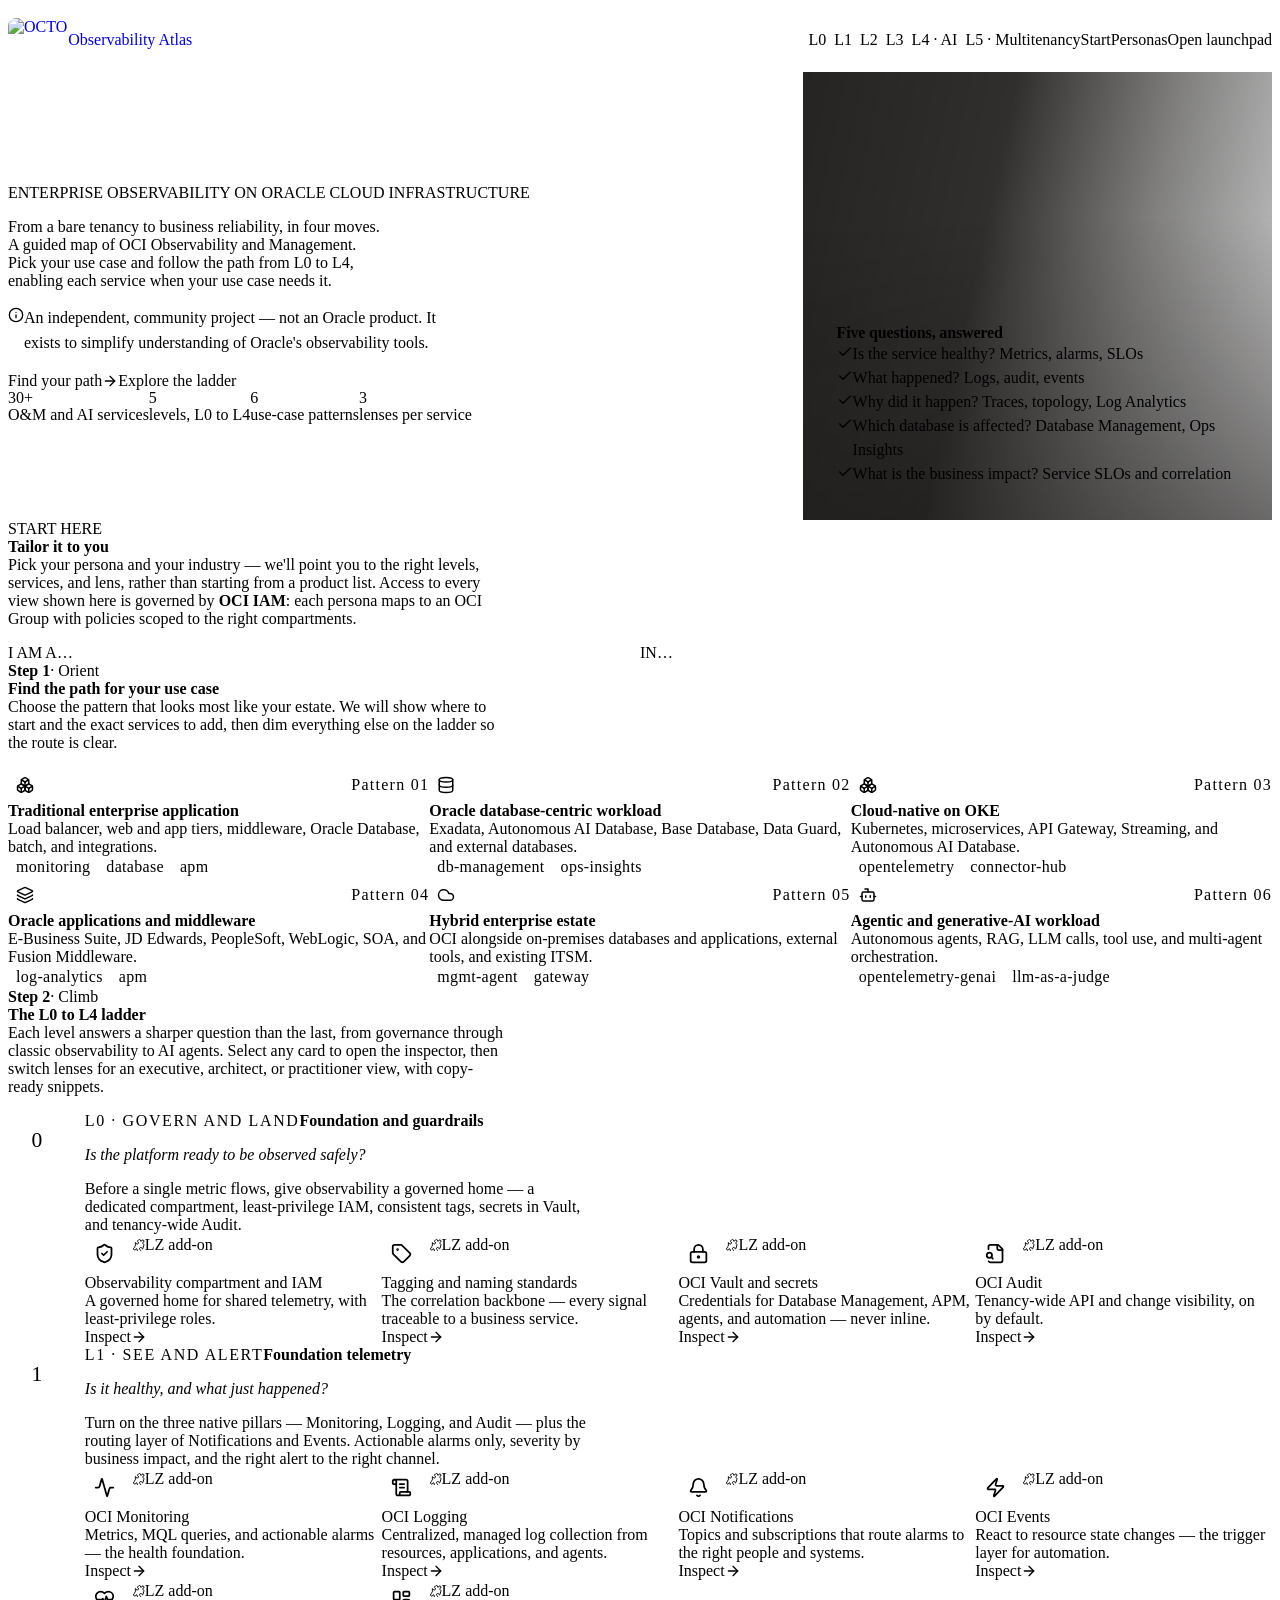
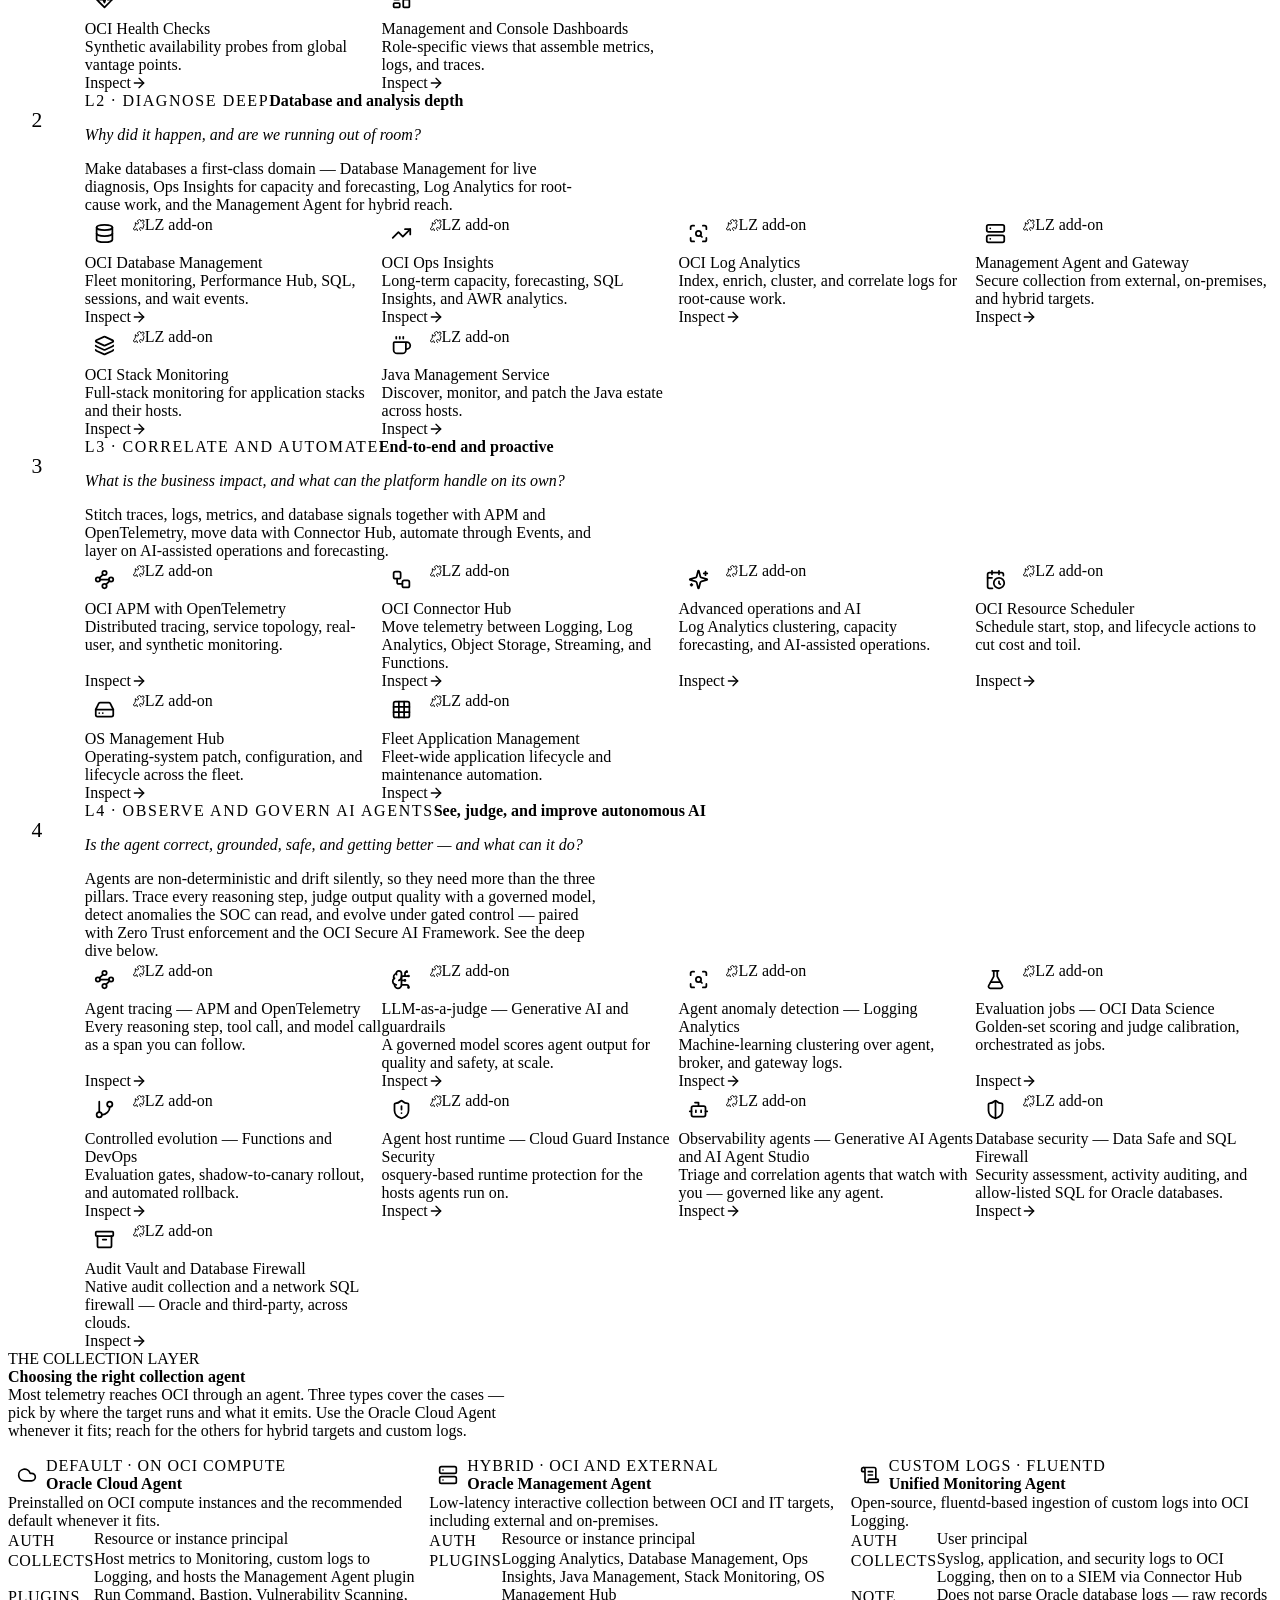
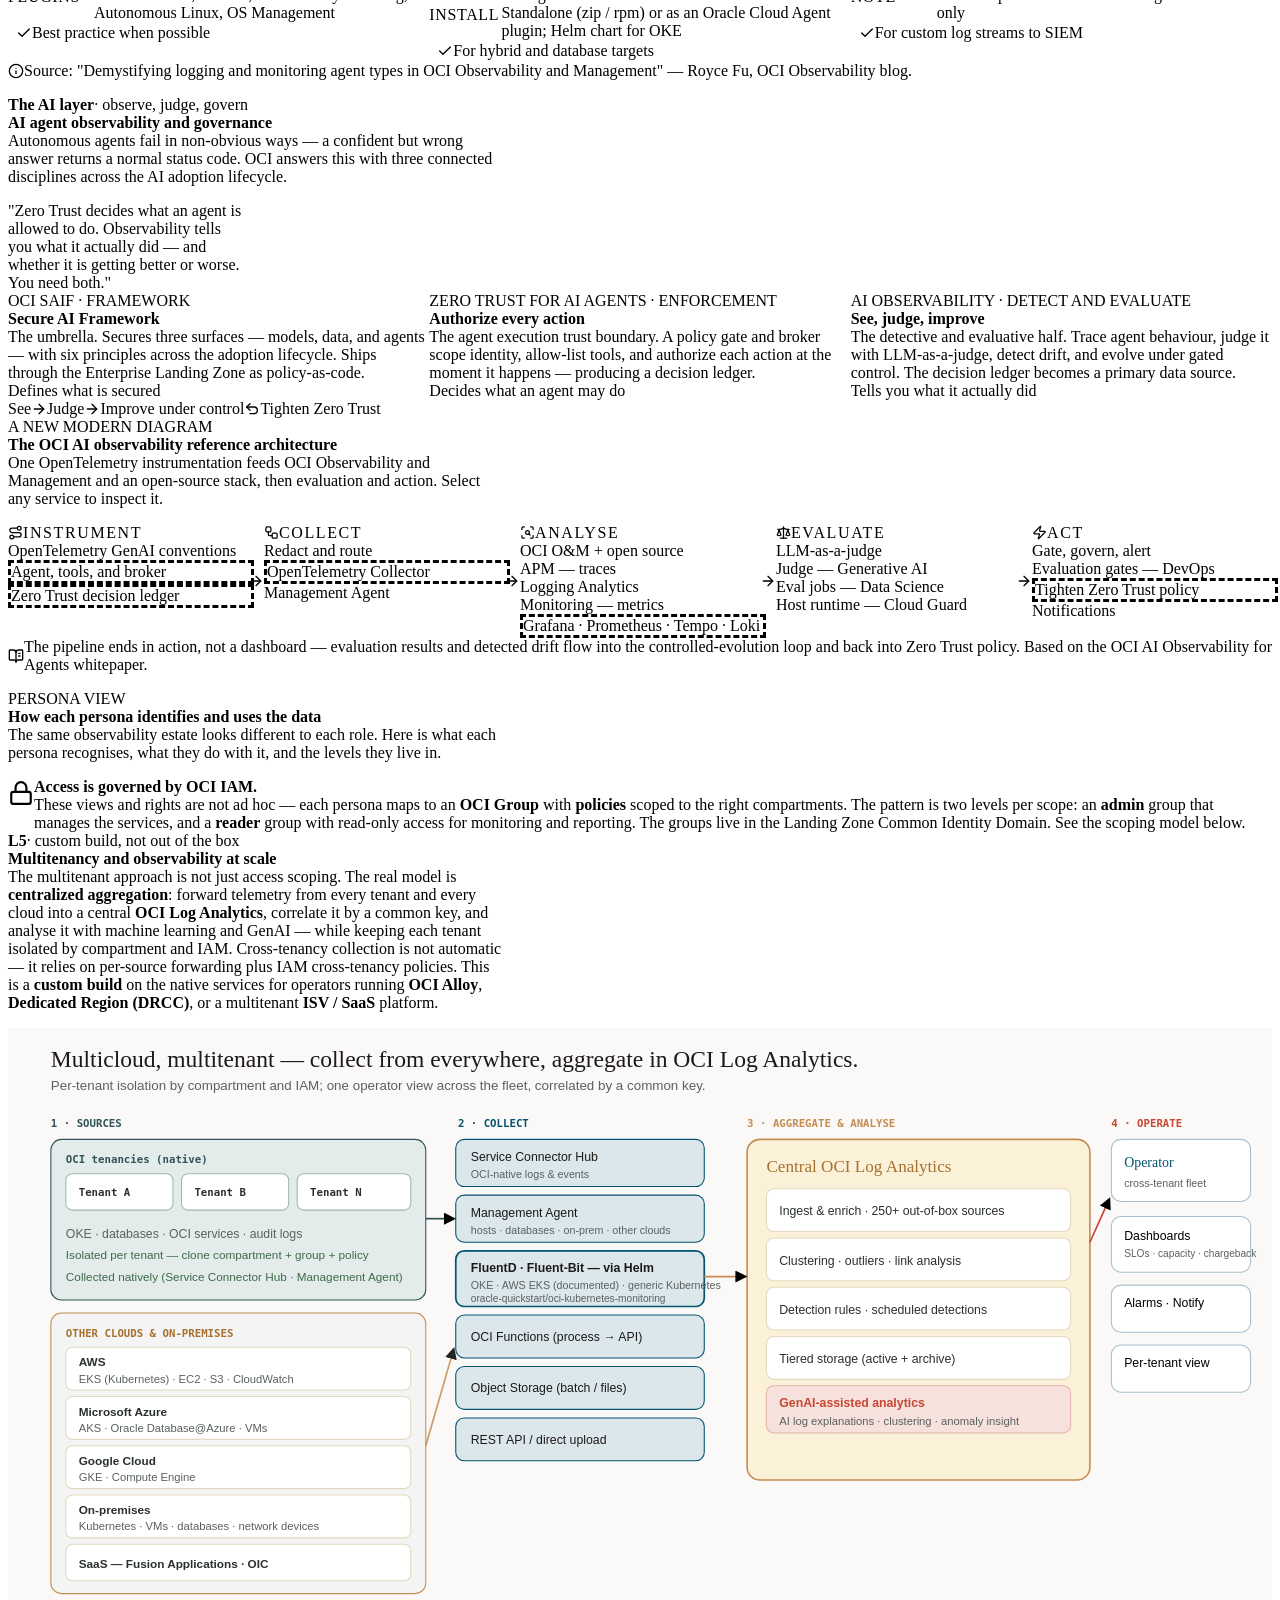
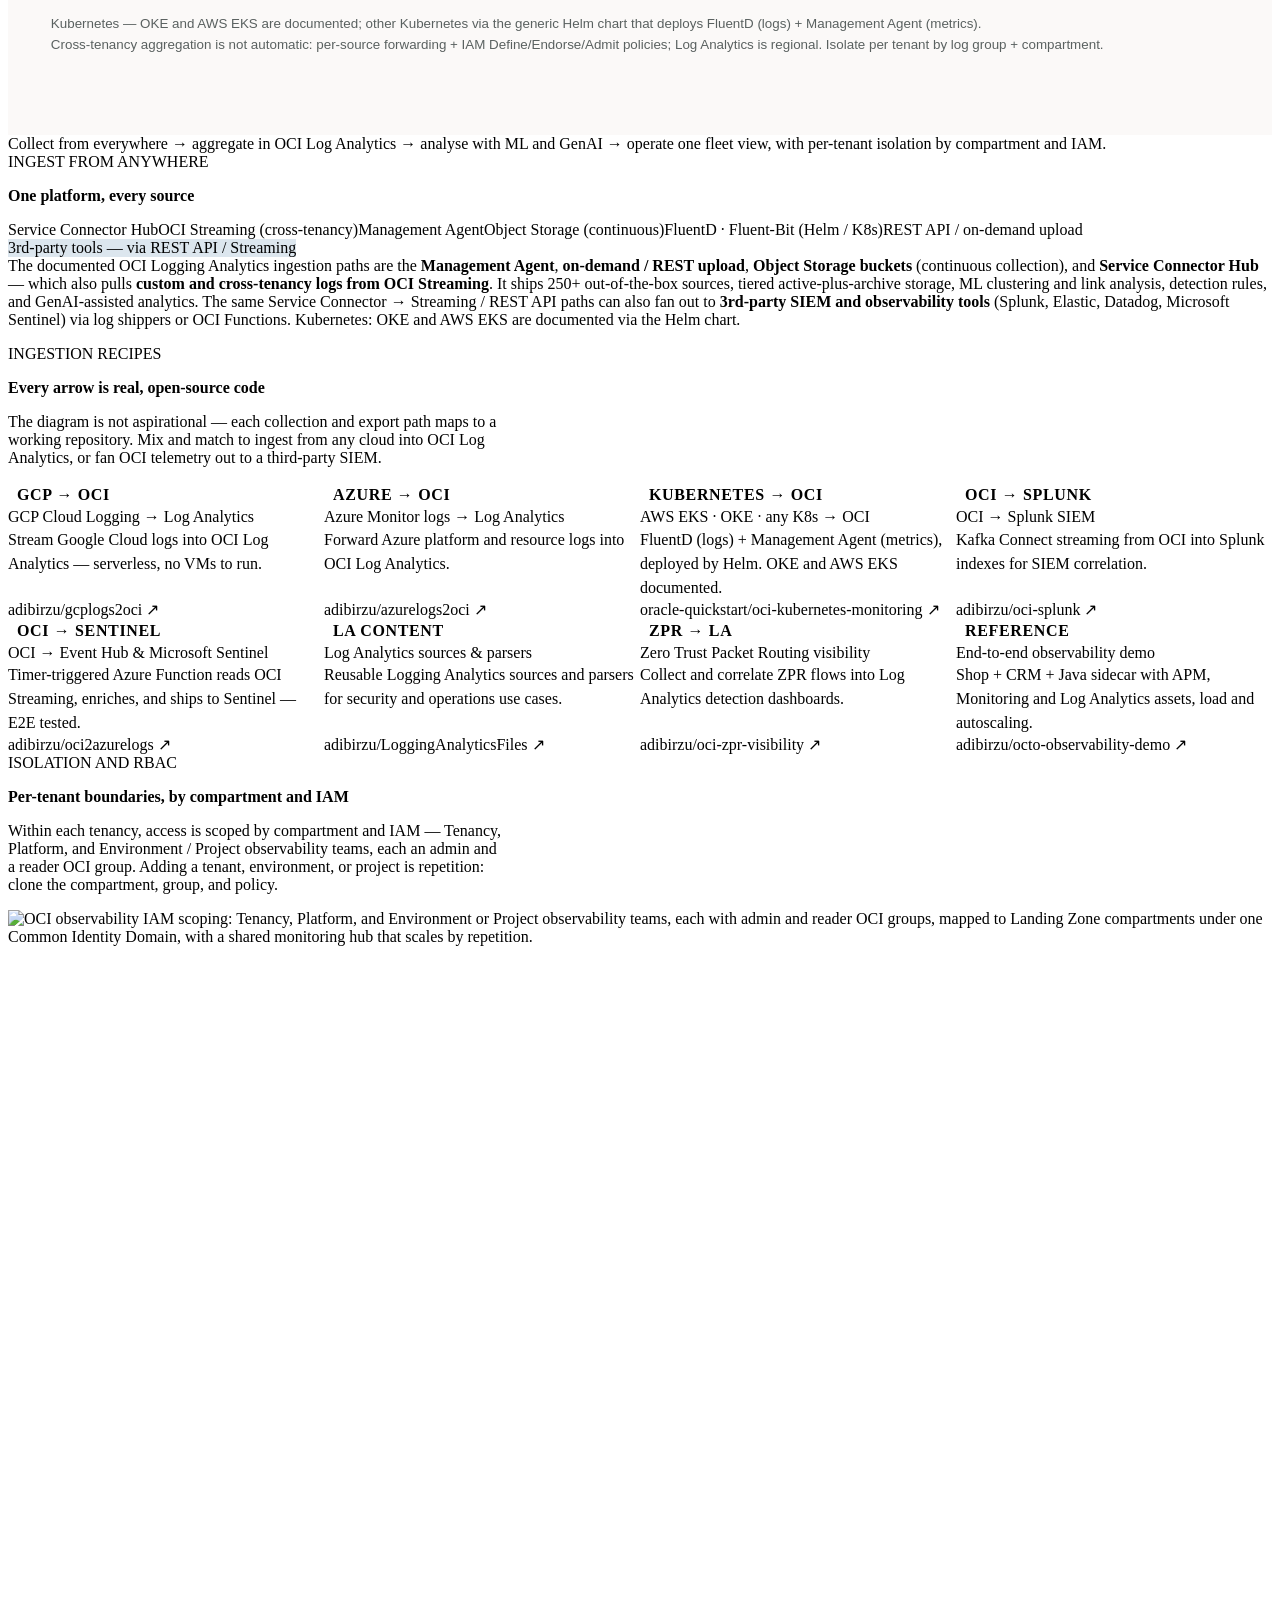
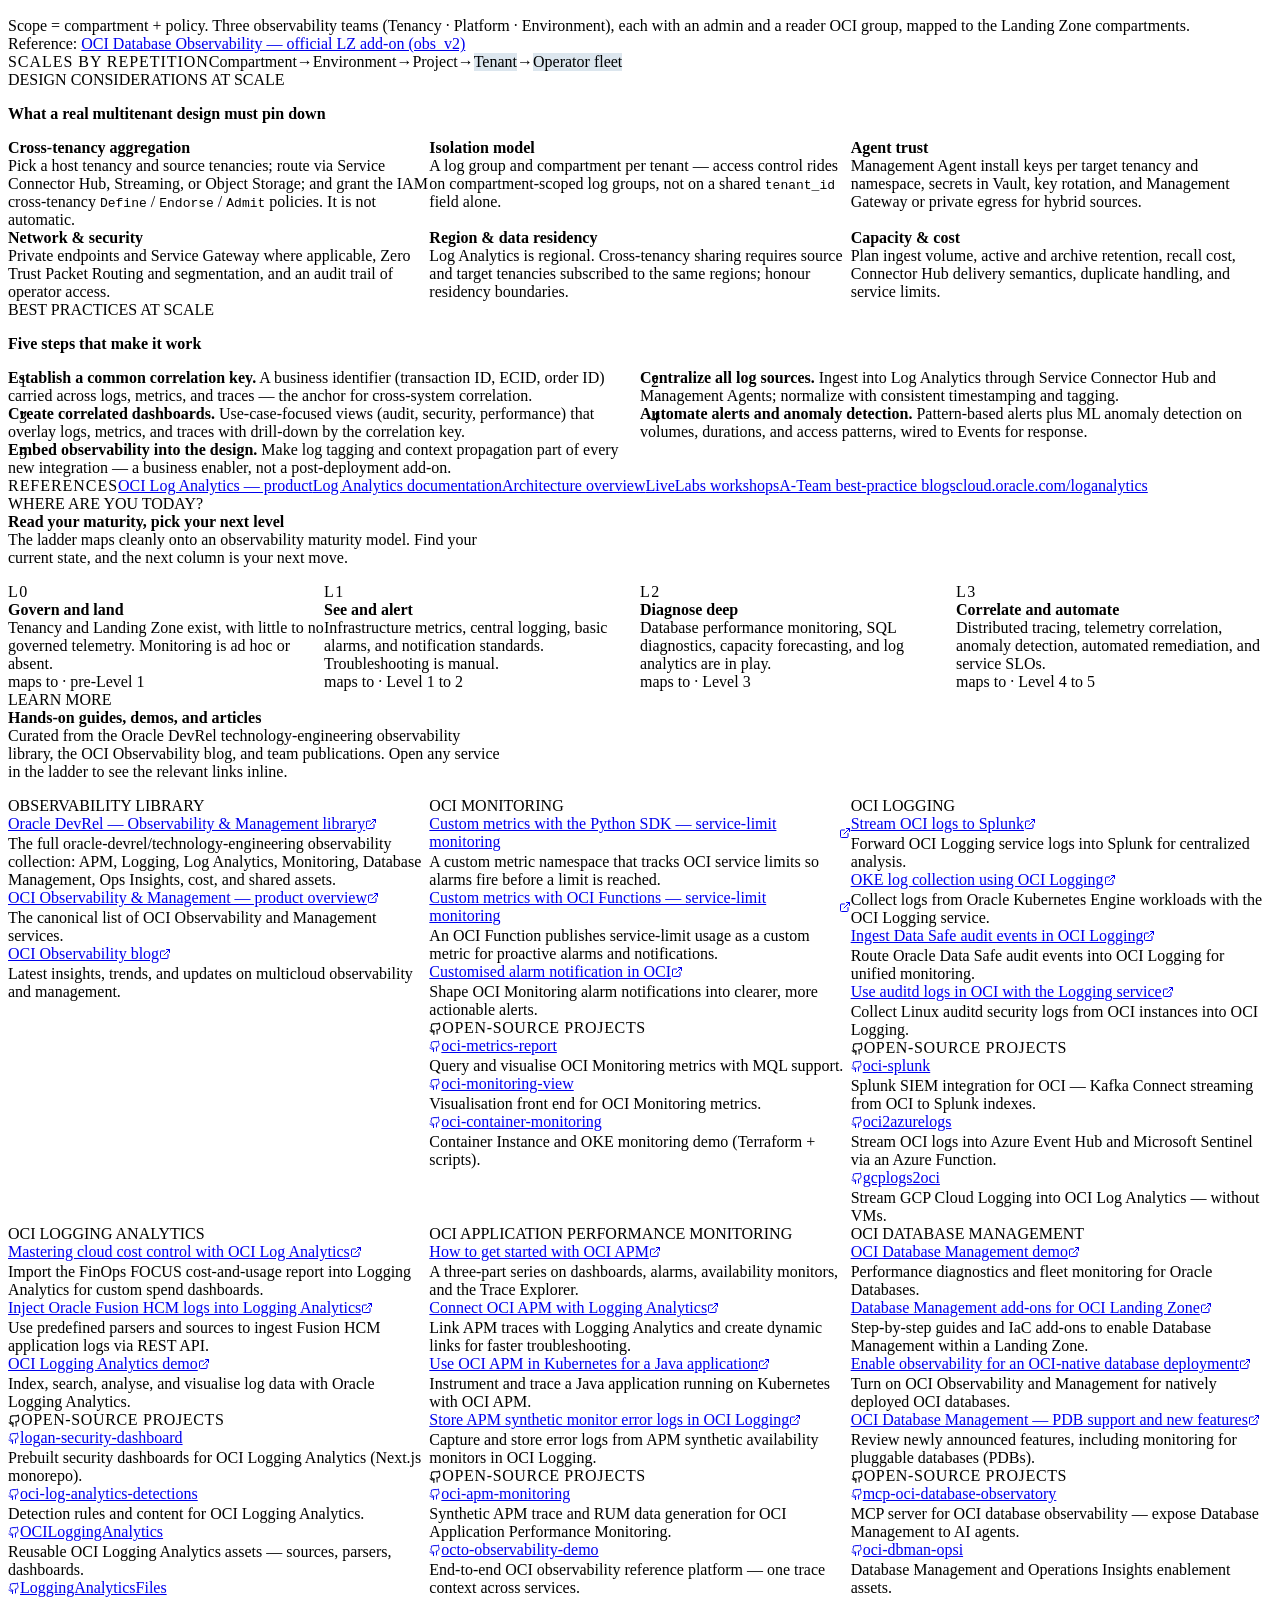
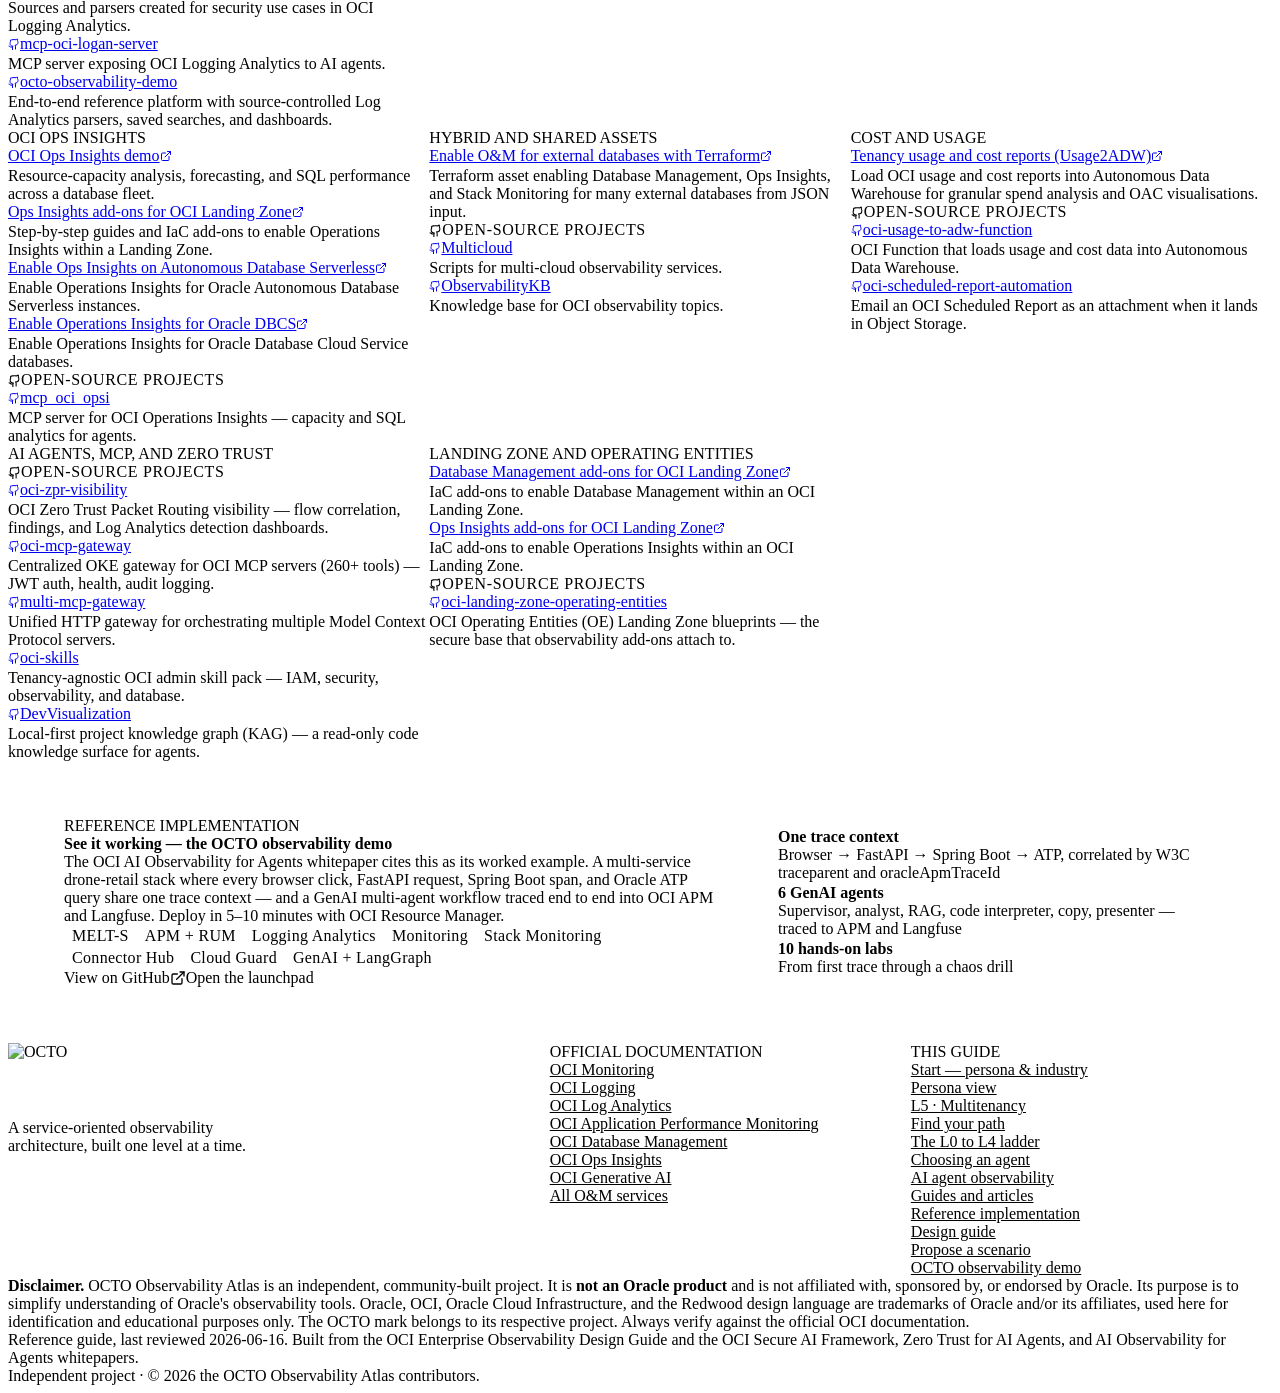
==== commit db8f4449: "feat: add ingestion-recipes gallery to multitenancy view Showcase the breadth of real, open-source l" ====
--- a/index.html
+++ b/index.html
@@ -437,6 +437,62 @@
         </div>
         <p class="reveal" style="color:var(--text-muted);font-size:var(--text-sm);margin-top:var(--space-3)">The documented OCI Logging Analytics ingestion paths are the <b>Management Agent</b>, <b>on-demand / REST upload</b>, <b>Object Storage buckets</b> (continuous collection), and <b>Service Connector Hub</b> — which also pulls <b>custom and cross-tenancy logs from OCI Streaming</b>. It ships 250+ out-of-the-box sources, tiered active-plus-archive storage, ML clustering and link analysis, detection rules, and GenAI-assisted analytics. The same Service Connector → Streaming / REST API paths can also fan out to <b>3rd-party SIEM and observability tools</b> (Splunk, Elastic, Datadog, Microsoft Sentinel) via log shippers or OCI Functions. Kubernetes: OKE and AWS EKS are documented via the Helm chart.</p>
 
+        <div class="section__head reveal" style="margin:var(--space-8) 0 var(--space-4)">
+          <span class="eyebrow">Ingestion recipes</span>
+          <h3 style="font-size:var(--text-xl)">Every arrow is real, open-source code</h3>
+          <p>The diagram is not aspirational — each collection and export path maps to a working repository. Mix and match to ingest from any cloud into OCI Log Analytics, or fan OCI telemetry out to a third-party SIEM.</p>
+        </div>
+        <div class="recipes reveal">
+          <a class="recipe" href="https://github.com/adibirzu/gcplogs2oci" target="_blank" rel="noopener">
+            <span class="recipe__dir recipe__dir--in">GCP → OCI</span>
+            <h4>GCP Cloud Logging → Log Analytics</h4>
+            <p>Stream Google Cloud logs into OCI Log Analytics — serverless, no VMs to run.</p>
+            <span class="recipe__repo">adibirzu/gcplogs2oci ↗</span>
+          </a>
+          <a class="recipe" href="https://github.com/adibirzu/azurelogs2oci" target="_blank" rel="noopener">
+            <span class="recipe__dir recipe__dir--in">Azure → OCI</span>
+            <h4>Azure Monitor logs → Log Analytics</h4>
+            <p>Forward Azure platform and resource logs into OCI Log Analytics.</p>
+            <span class="recipe__repo">adibirzu/azurelogs2oci ↗</span>
+          </a>
+          <a class="recipe" href="https://github.com/oracle-quickstart/oci-kubernetes-monitoring" target="_blank" rel="noopener">
+            <span class="recipe__dir recipe__dir--in">Kubernetes → OCI</span>
+            <h4>AWS EKS · OKE · any K8s → OCI</h4>
+            <p>FluentD (logs) + Management Agent (metrics), deployed by Helm. OKE and AWS EKS documented.</p>
+            <span class="recipe__repo">oracle-quickstart/oci-kubernetes-monitoring ↗</span>
+          </a>
+          <a class="recipe" href="https://github.com/adibirzu/oci-splunk" target="_blank" rel="noopener">
+            <span class="recipe__dir recipe__dir--out">OCI → Splunk</span>
+            <h4>OCI → Splunk SIEM</h4>
+            <p>Kafka Connect streaming from OCI into Splunk indexes for SIEM correlation.</p>
+            <span class="recipe__repo">adibirzu/oci-splunk ↗</span>
+          </a>
+          <a class="recipe" href="https://github.com/adibirzu/oci2azurelogs" target="_blank" rel="noopener">
+            <span class="recipe__dir recipe__dir--out">OCI → Sentinel</span>
+            <h4>OCI → Event Hub &amp; Microsoft Sentinel</h4>
+            <p>Timer-triggered Azure Function reads OCI Streaming, enriches, and ships to Sentinel — E2E tested.</p>
+            <span class="recipe__repo">adibirzu/oci2azurelogs ↗</span>
+          </a>
+          <a class="recipe" href="https://github.com/adibirzu/LoggingAnalyticsFiles" target="_blank" rel="noopener">
+            <span class="recipe__dir recipe__dir--build">LA content</span>
+            <h4>Log Analytics sources &amp; parsers</h4>
+            <p>Reusable Logging Analytics sources and parsers for security and operations use cases.</p>
+            <span class="recipe__repo">adibirzu/LoggingAnalyticsFiles ↗</span>
+          </a>
+          <a class="recipe" href="https://github.com/adibirzu/oci-zpr-visibility" target="_blank" rel="noopener">
+            <span class="recipe__dir recipe__dir--build">ZPR → LA</span>
+            <h4>Zero Trust Packet Routing visibility</h4>
+            <p>Collect and correlate ZPR flows into Log Analytics detection dashboards.</p>
+            <span class="recipe__repo">adibirzu/oci-zpr-visibility ↗</span>
+          </a>
+          <a class="recipe" href="https://github.com/adibirzu/octo-observability-demo" target="_blank" rel="noopener">
+            <span class="recipe__dir recipe__dir--build">Reference</span>
+            <h4>End-to-end observability demo</h4>
+            <p>Shop + CRM + Java sidecar with APM, Monitoring and Log Analytics assets, load and autoscaling.</p>
+            <span class="recipe__repo">adibirzu/octo-observability-demo ↗</span>
+          </a>
+        </div>
+
         <div class="section__head reveal" style="margin:var(--space-8) 0 var(--space-5)">
           <span class="eyebrow">Isolation and RBAC</span>
           <h3 style="font-size:var(--text-xl)">Per-tenant boundaries, by compartment and IAM</h3>
--- a/assets/guide.css
+++ b/assets/guide.css
@@ -495,6 +495,18 @@
 .l5pill--op { background: var(--l5-tint); border-color: var(--l5); color: var(--l5); }
 .l5scale .arrow { color: var(--stone-400); }
 
+/* ingestion recipe gallery (multitenancy) */
+.recipes { display: grid; grid-template-columns: repeat(auto-fill, minmax(264px, 1fr)); gap: var(--space-4); }
+.recipe { display: flex; flex-direction: column; align-items: flex-start; gap: var(--space-2); padding: var(--space-4); background: var(--surface-card); border: 1px solid var(--border-subtle); border-radius: var(--radius-lg); text-decoration: none; color: inherit; transition: transform .2s var(--ease-out), box-shadow .2s var(--ease-out), border-color .2s var(--ease-out); }
+.recipe:hover, .recipe:focus-visible { transform: translateY(-3px); box-shadow: var(--shadow-md); border-color: color-mix(in srgb, var(--ochre) 45%, var(--border-subtle)); outline: none; }
+.recipe__dir { font-family: var(--font-mono); font-size: var(--text-2xs); letter-spacing: .04em; text-transform: uppercase; font-weight: 700; padding: 3px 9px; border-radius: var(--radius-pill); }
+.recipe__dir--in { color: var(--pine); background: color-mix(in srgb, var(--pine) 13%, transparent); }
+.recipe__dir--out { color: var(--plum); background: color-mix(in srgb, var(--plum) 13%, transparent); }
+.recipe__dir--build { color: var(--ocean); background: color-mix(in srgb, var(--ocean) 13%, transparent); }
+.recipe h4 { margin: 0; font-size: var(--text-md); font-weight: var(--weight-semibold); color: var(--text-strong); line-height: 1.3; }
+.recipe p { margin: 0; font-size: var(--text-sm); color: var(--text-muted); flex: 1; line-height: 1.5; }
+.recipe__repo { margin-top: var(--space-1); font-family: var(--font-mono); font-size: var(--text-2xs); color: var(--ochre); word-break: break-all; }
+
 /* inspector "relevant to" personas */
 .i-personas { display: flex; flex-wrap: wrap; align-items: center; gap: var(--space-2); margin-bottom: var(--space-4); }
 .i-personas:empty { display: none; }
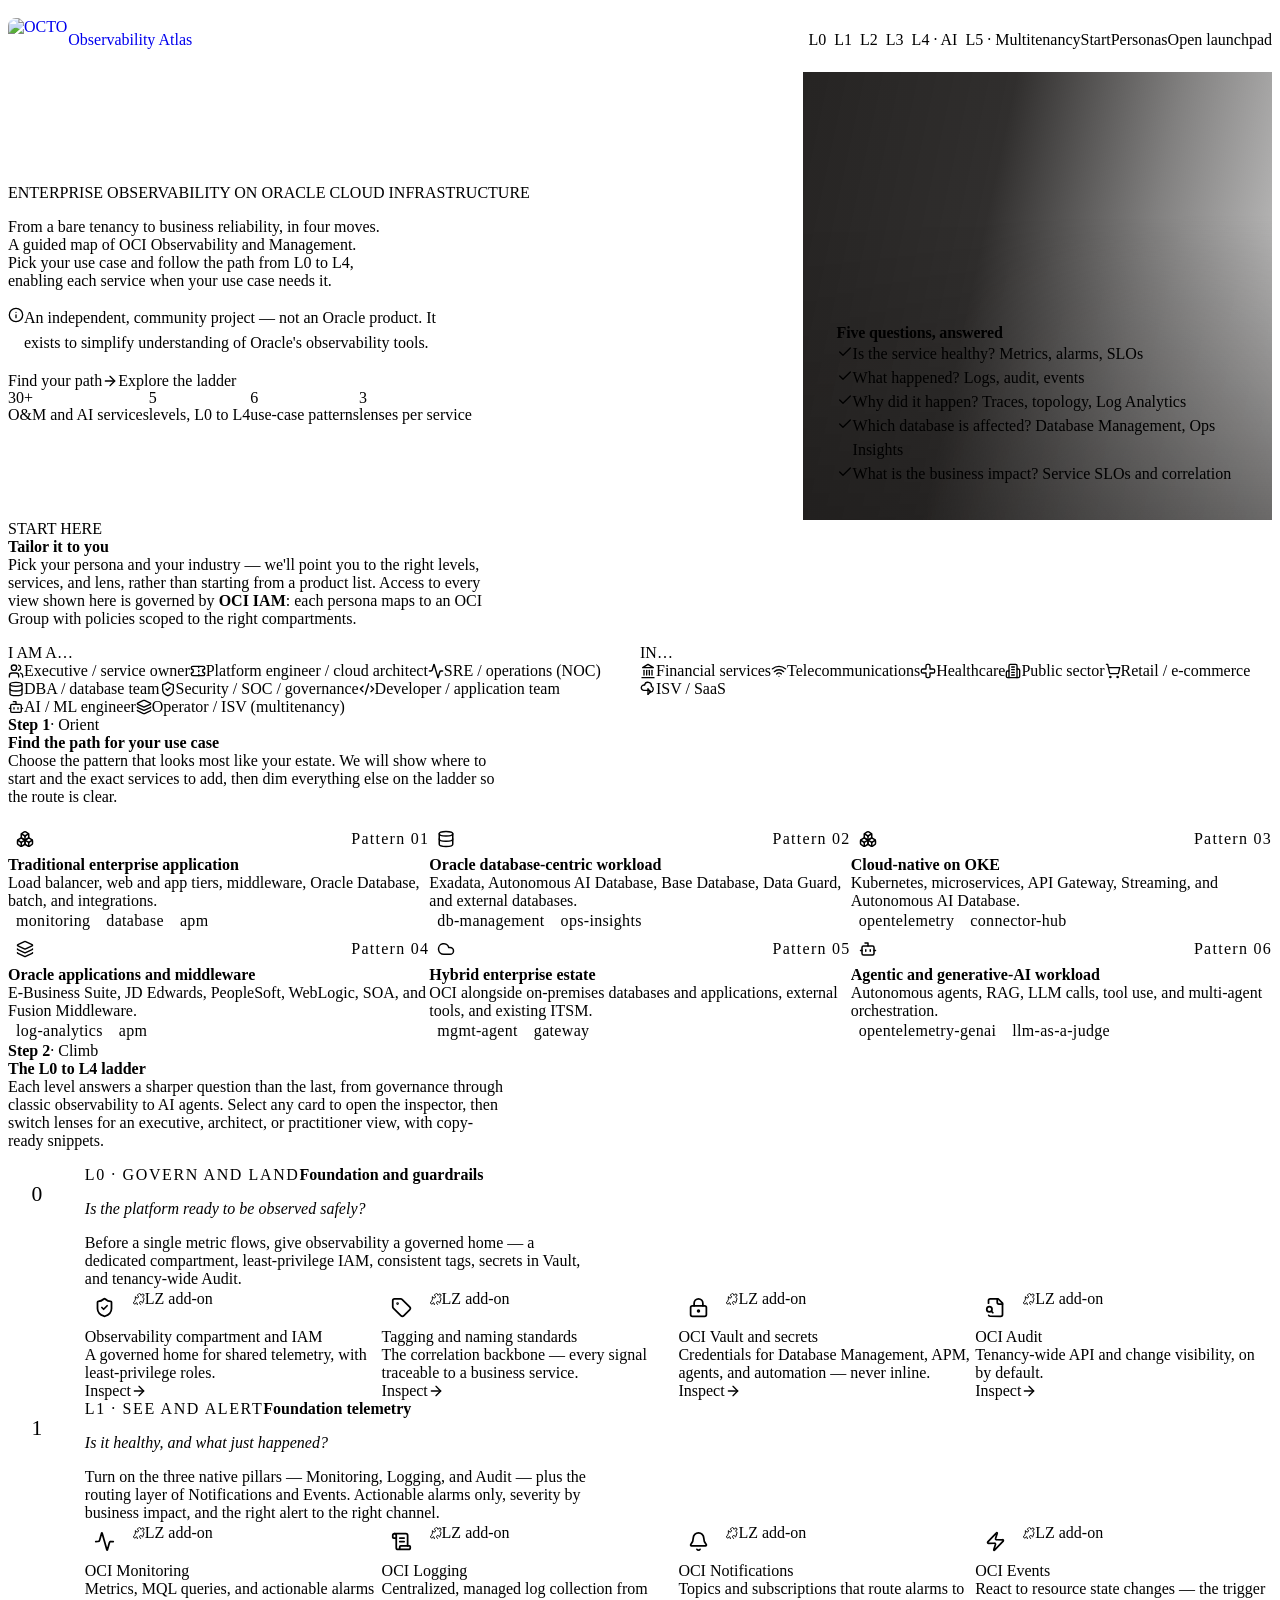
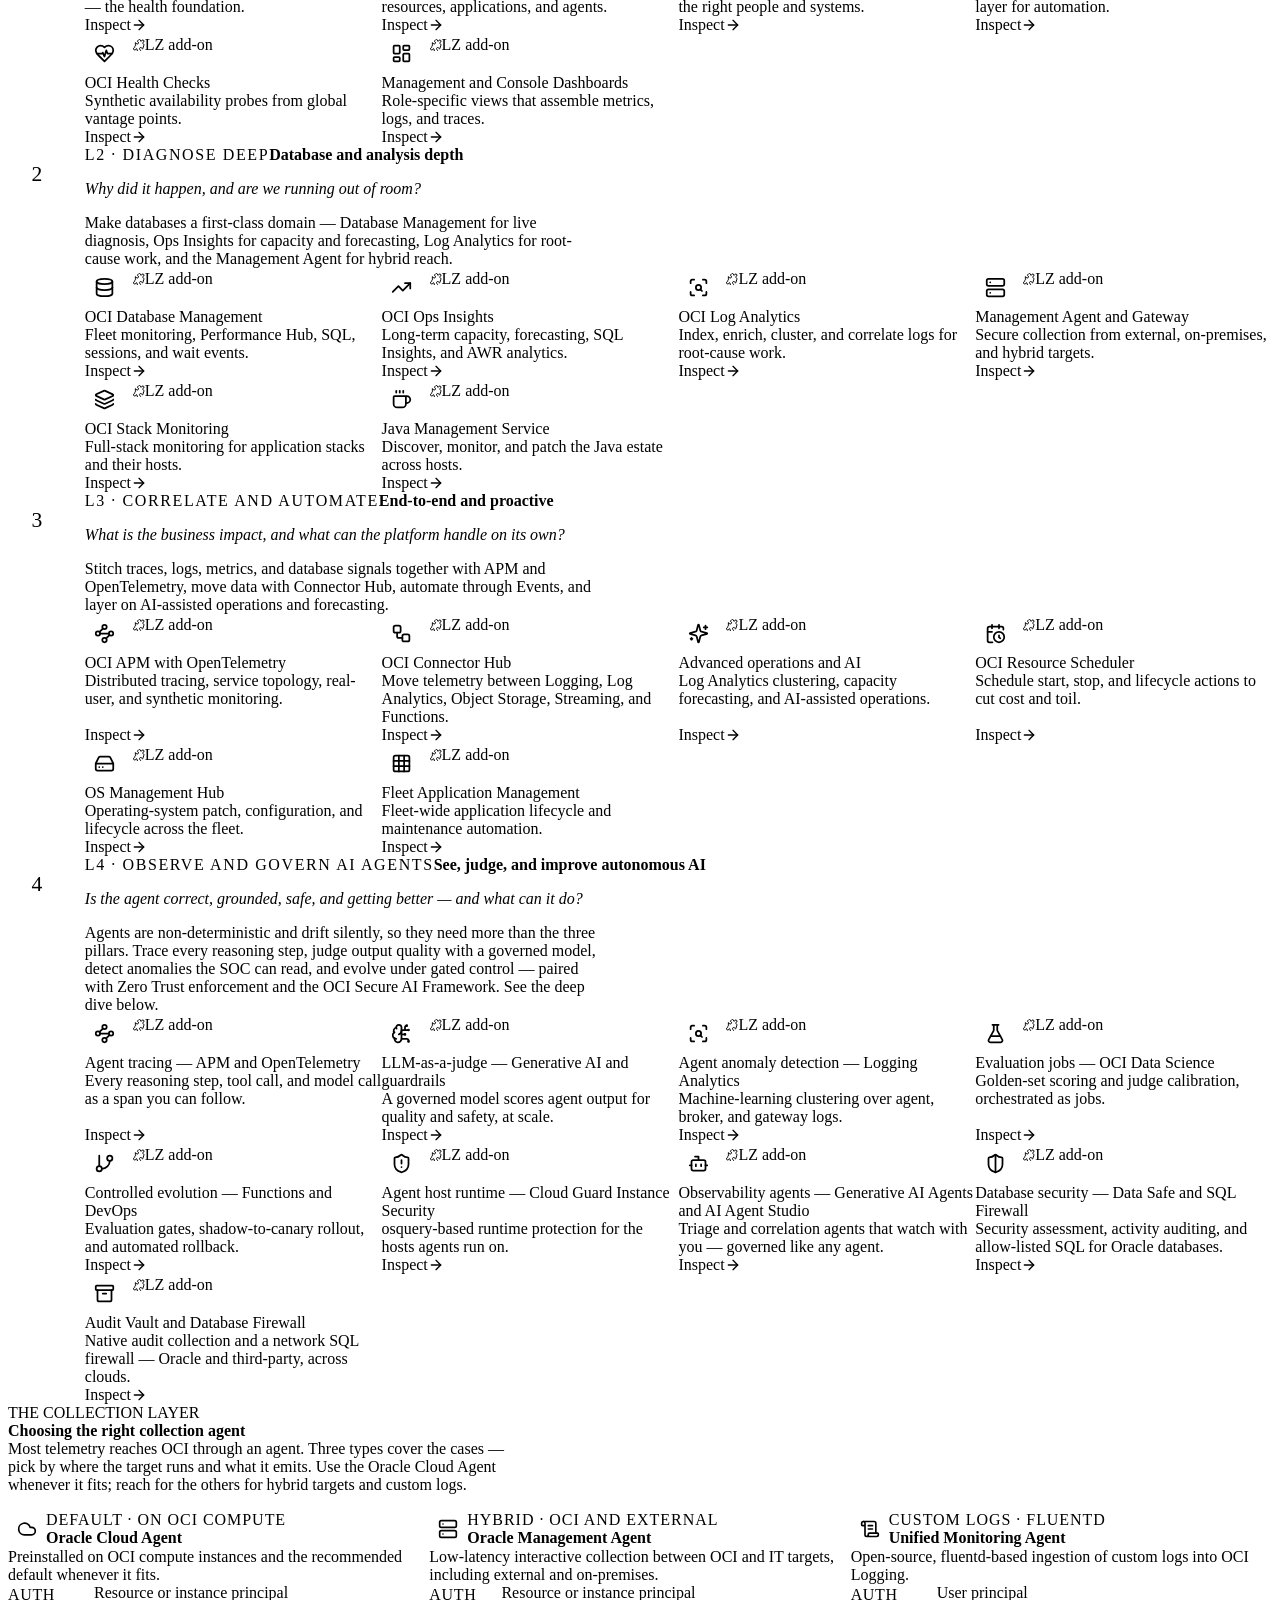
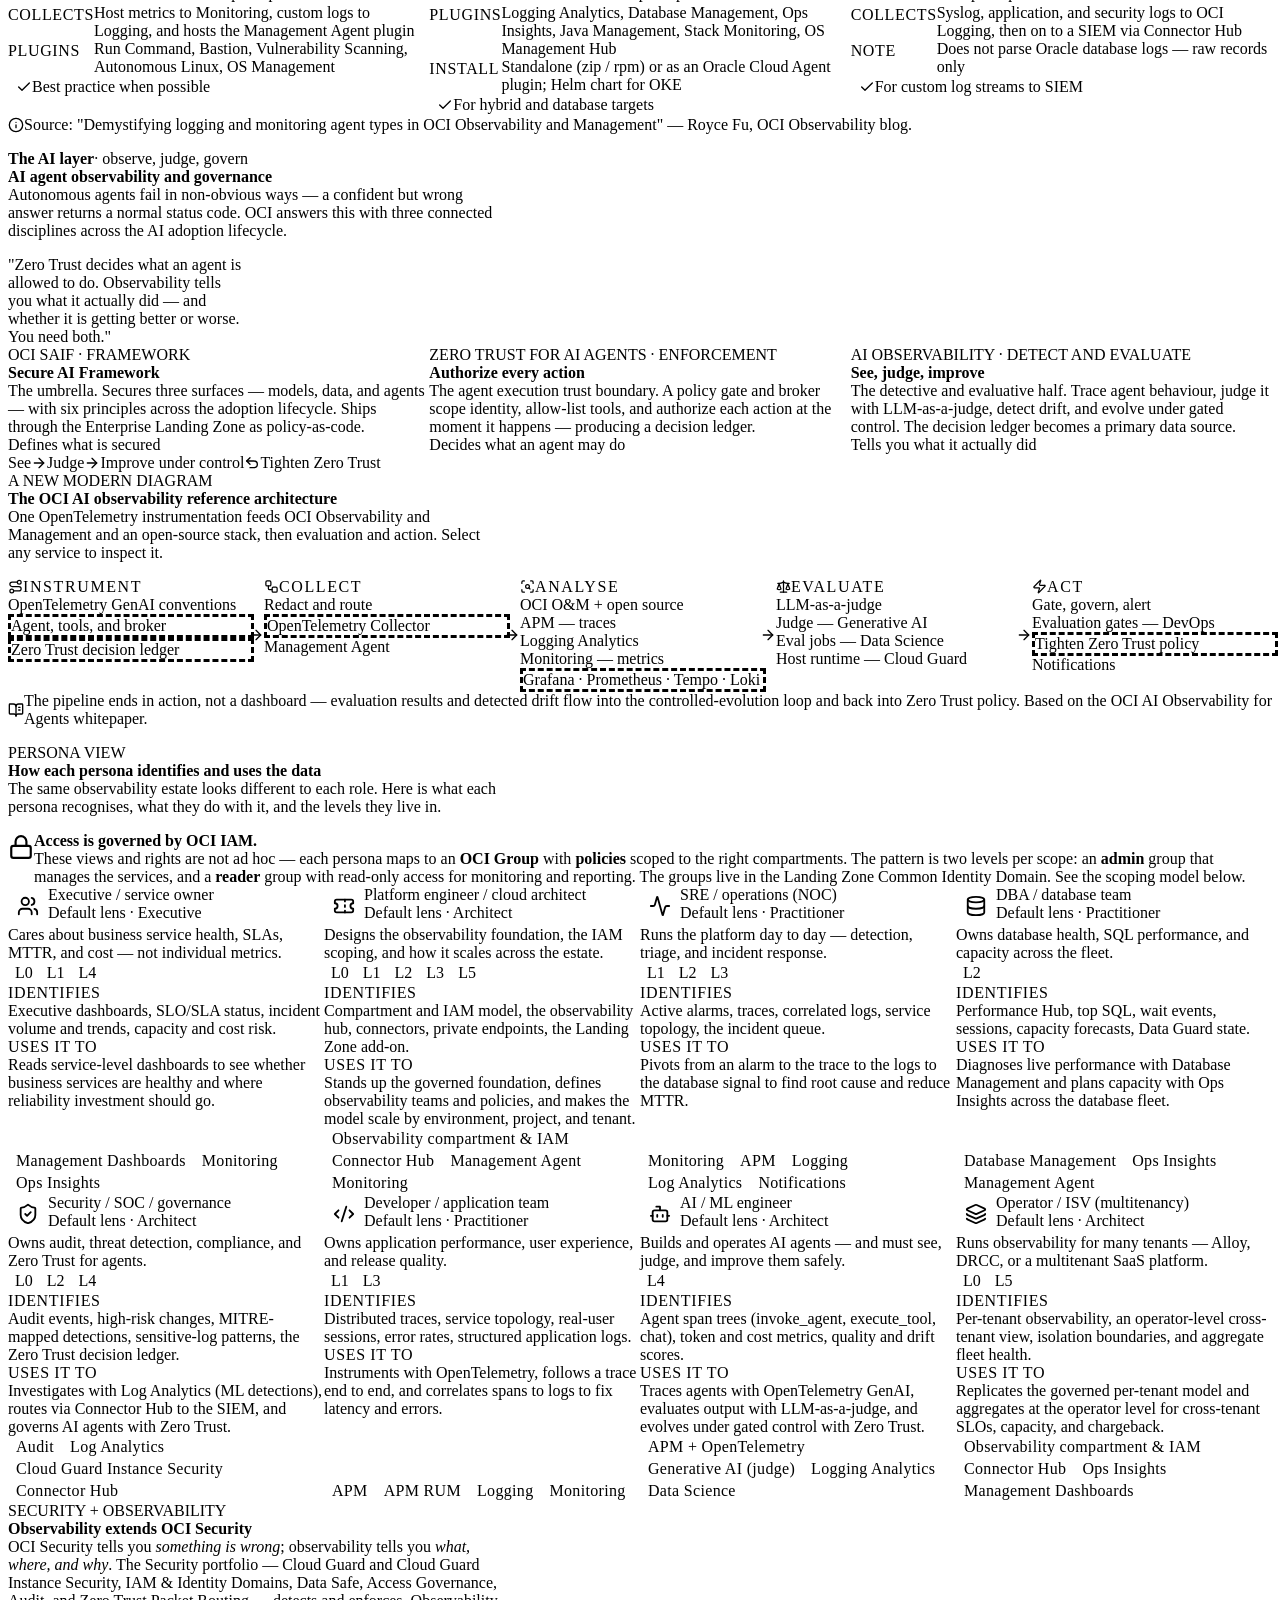
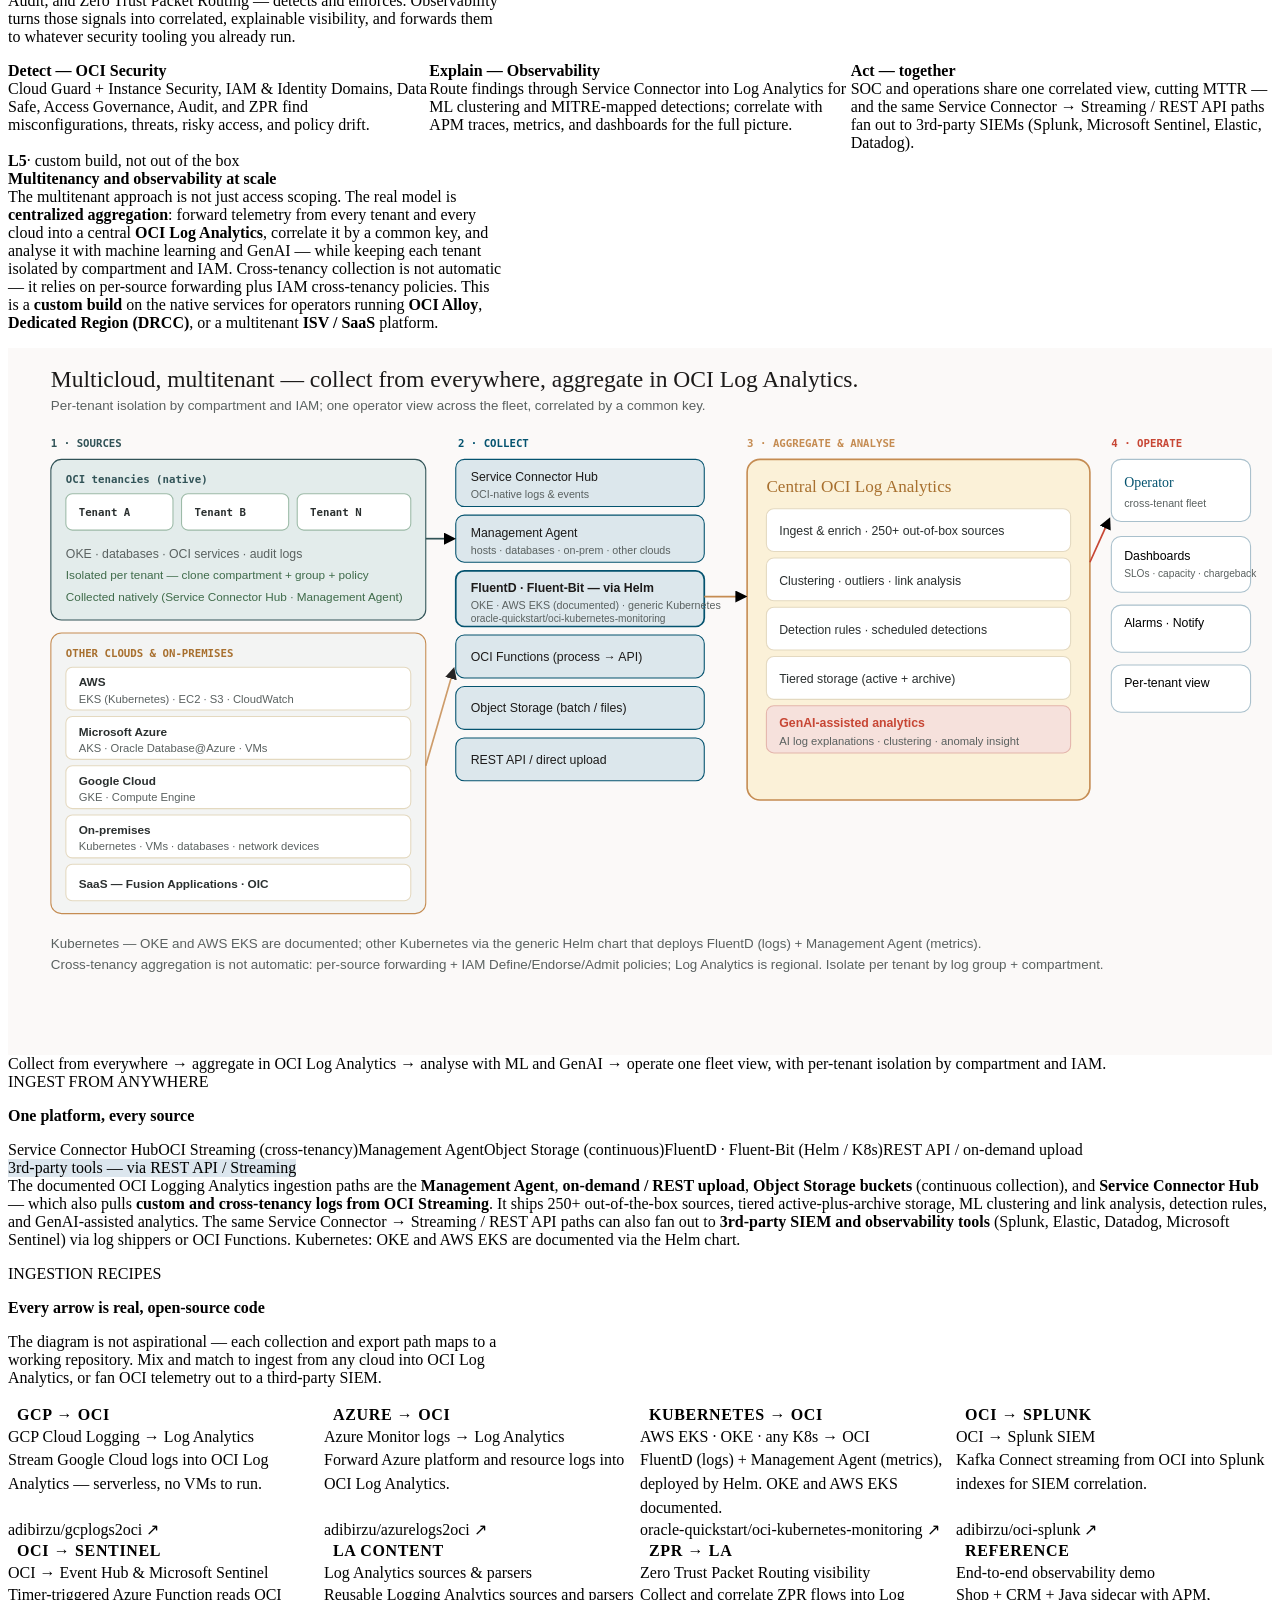
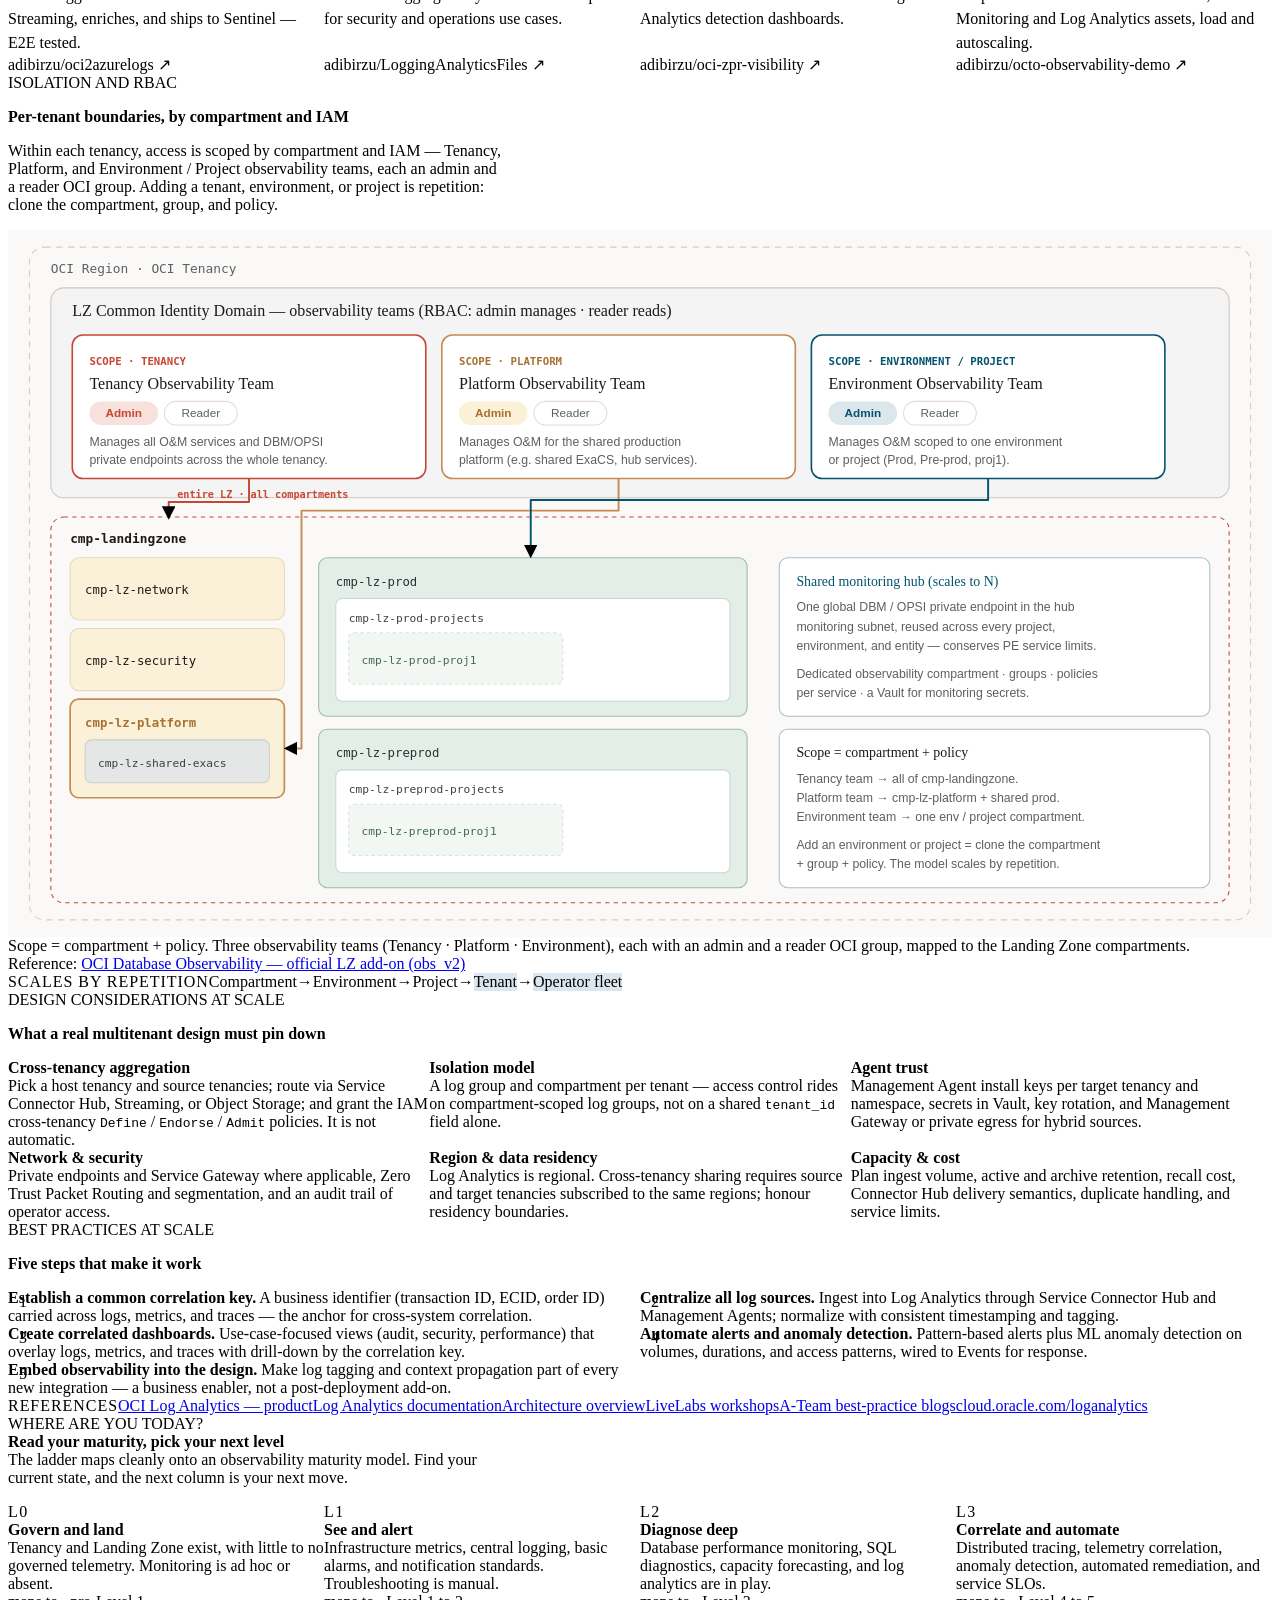
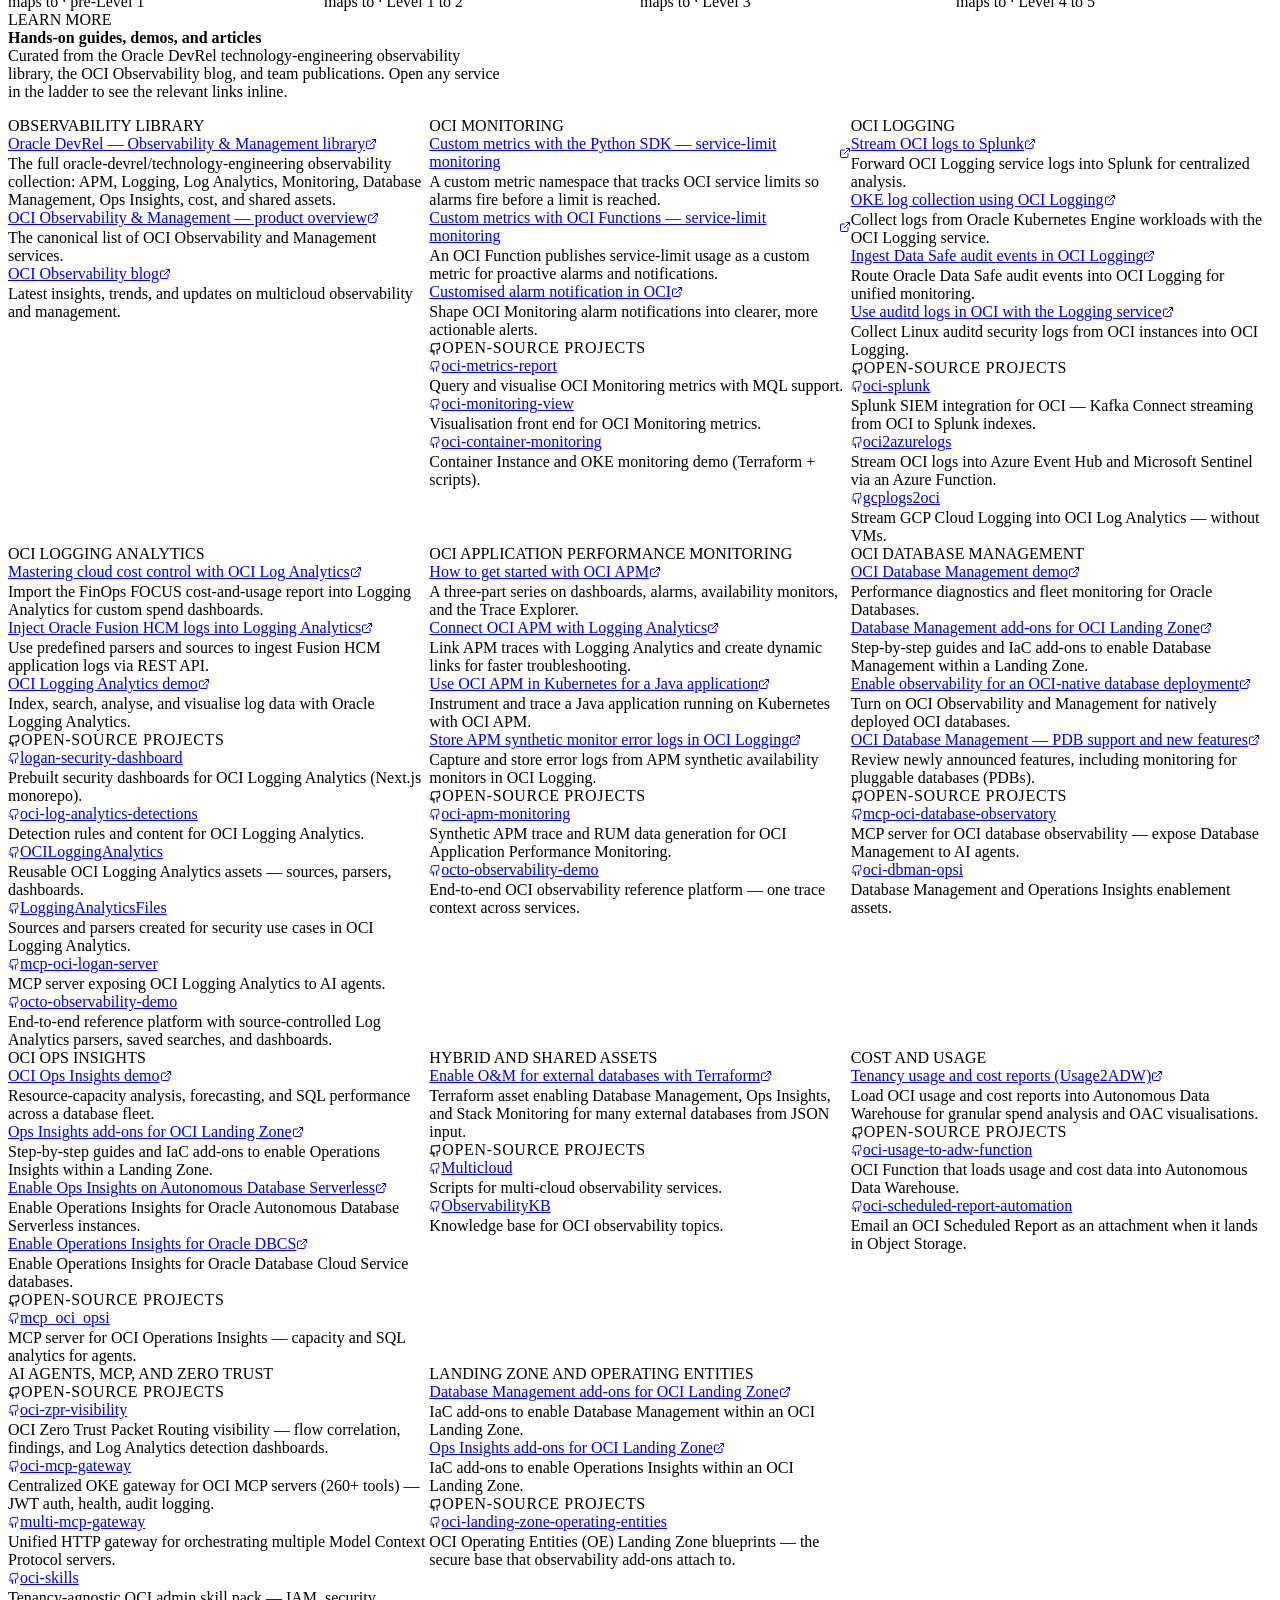
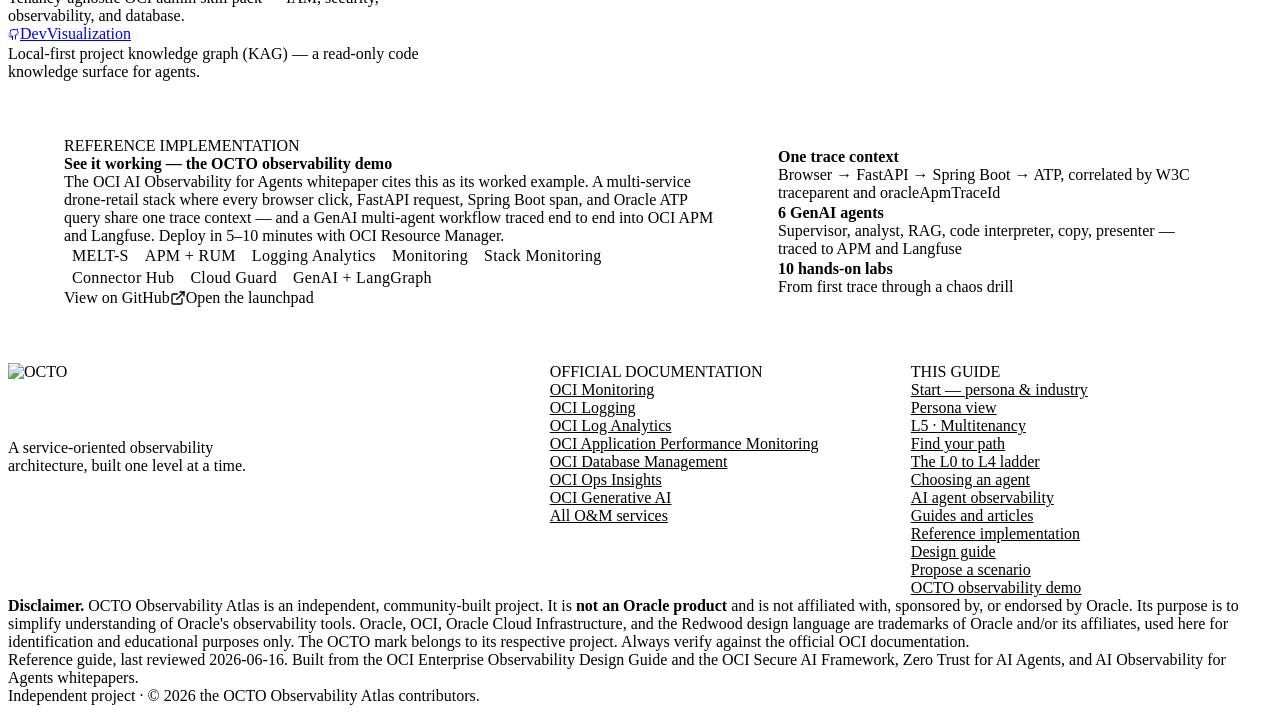
==== commit 534711c8: "feat: frame observability as an extension of OCI Security - Launchpad: new 'Observability extends OC" ====
--- a/index.html
+++ b/index.html
@@ -403,6 +403,22 @@
         </div>
 
         <div class="pgrid reveal" id="personaGrid"></div>
+      </div>
+    </section>
+
+    <!-- ============ SECURITY + OBSERVABILITY ============ -->
+    <section class="section" id="security">
+      <div class="wrap">
+        <div class="section__head reveal">
+          <span class="eyebrow">Security + observability</span>
+          <h2>Observability extends OCI Security</h2>
+          <p>OCI Security tells you <em>something is wrong</em>; observability tells you <em>what, where, and why</em>. The Security portfolio — Cloud Guard and Cloud Guard Instance Security, IAM &amp; Identity Domains, Data Safe, Access Governance, Audit, and Zero Trust Packet Routing — detects and enforces. Observability turns those signals into correlated, explainable visibility, and forwards them to whatever security tooling you already run.</p>
+        </div>
+        <div class="pgrid reveal" style="grid-template-columns:repeat(3,1fr)">
+          <article class="tier3card" style="--tc:var(--l4)"><h3>Detect — OCI Security</h3><p>Cloud Guard + Instance Security, IAM &amp; Identity Domains, Data Safe, Access Governance, Audit, and ZPR find misconfigurations, threats, risky access, and policy drift.</p></article>
+          <article class="tier3card" style="--tc:var(--l2)"><h3>Explain — Observability</h3><p>Route findings through Service Connector into Log Analytics for ML clustering and MITRE-mapped detections; correlate with APM traces, metrics, and dashboards for the full picture.</p></article>
+          <article class="tier3card" style="--tc:var(--l3)"><h3>Act — together</h3><p>SOC and operations share one correlated view, cutting MTTR — and the same Service Connector → Streaming / REST API paths fan out to 3rd-party SIEMs (Splunk, Microsoft Sentinel, Elastic, Datadog).</p></article>
+        </div>
       </div>
     </section>
 
